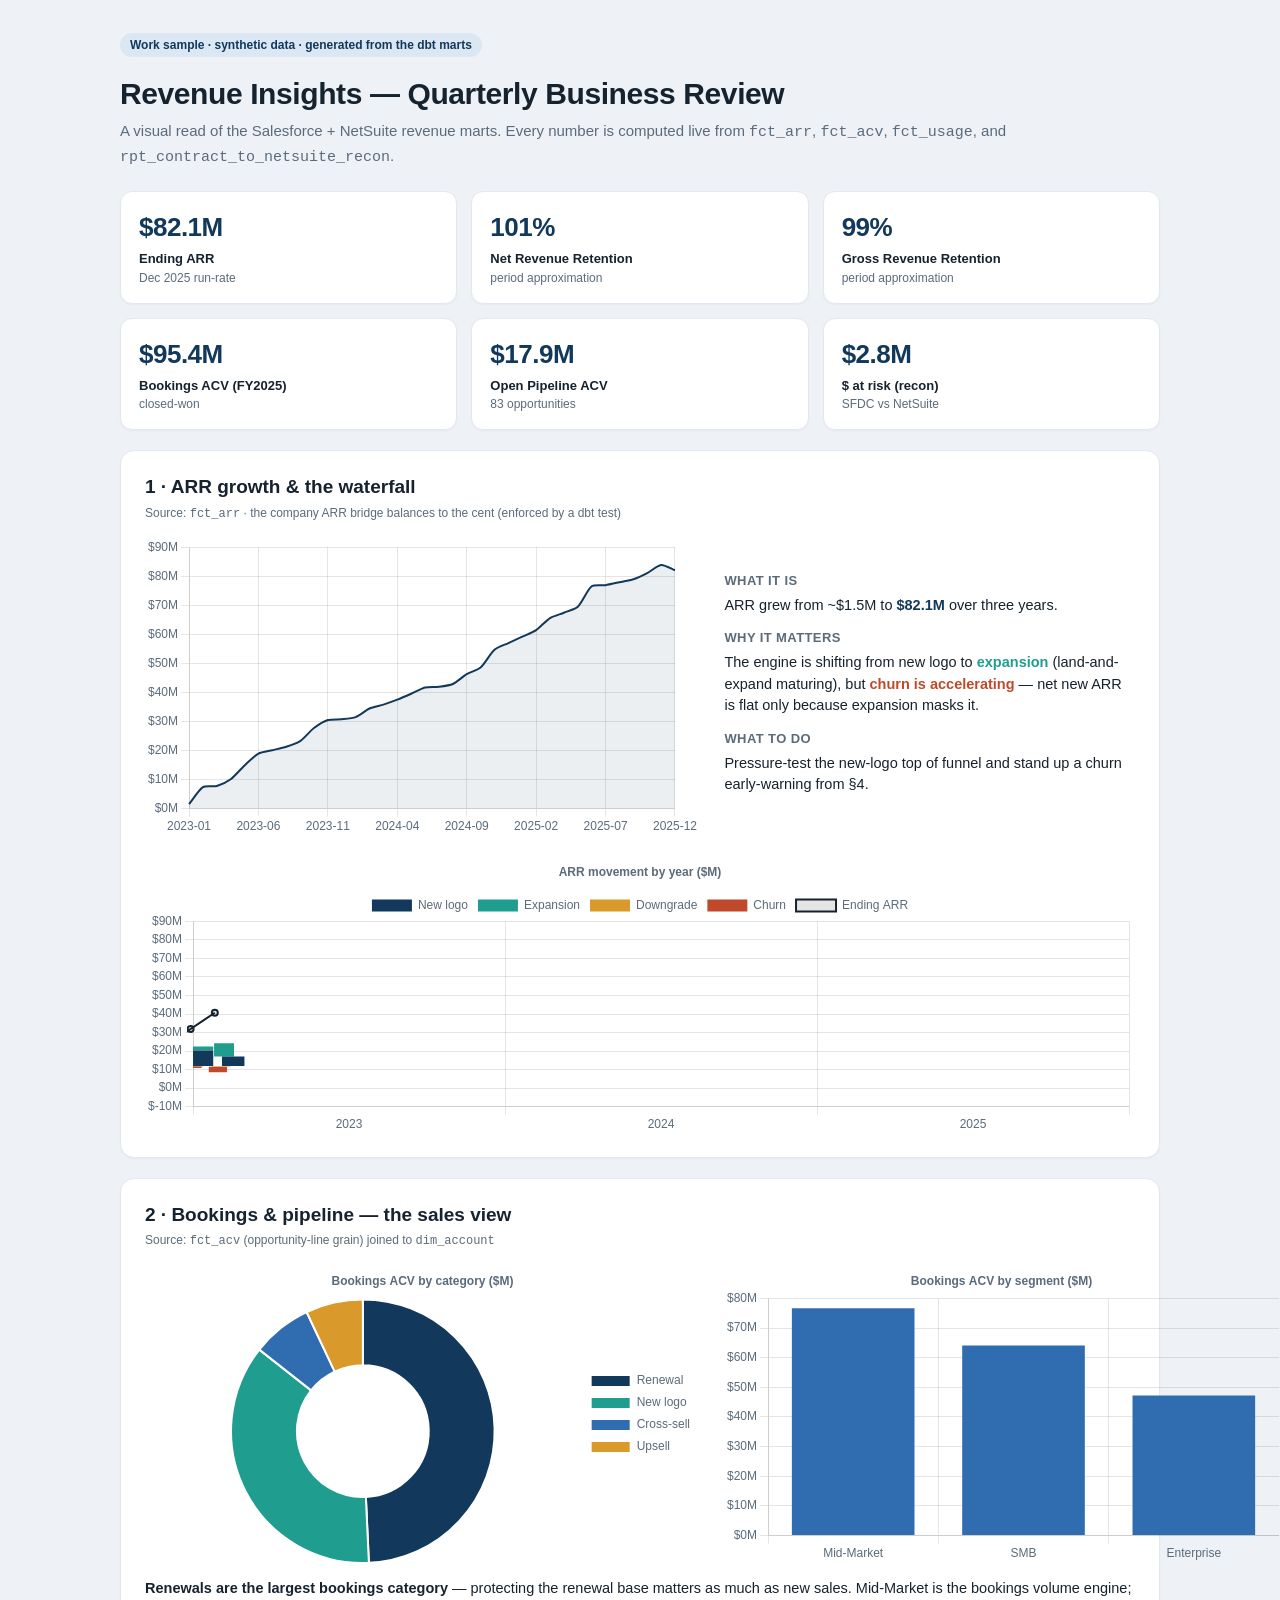
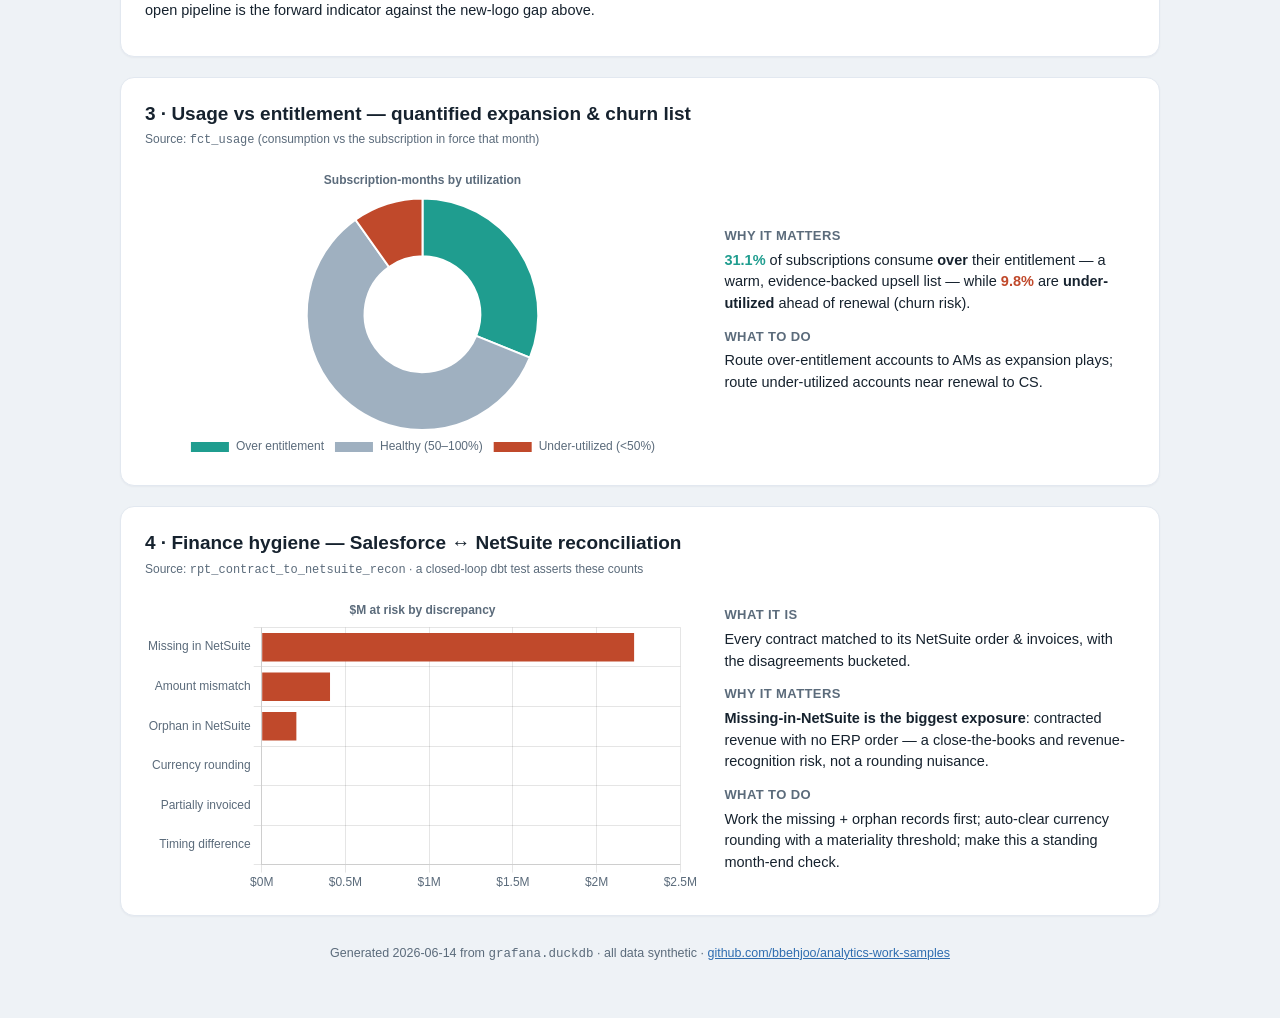
==== docs/index.html @ cffb0b9d "Add visual HTML report (GitHub Pages), ERD + lineage diagrams - scripts/build_report.py: renders a s" ====
<!doctype html>
<html lang="en">
<head>
<meta charset="utf-8">
<meta name="viewport" content="width=device-width, initial-scale=1">
<title>Revenue Insights — QBR (work sample)</title>
<script src="vendor/chart.umd.min.js"></script>
<style>
  :root{
    --bg:#eef2f6; --card:#ffffff; --ink:#16222e; --muted:#5b6b7b; --line:#e2e8f0;
    --navy:#12395b; --blue:#2f6db0; --teal:#1f9d8f; --amber:#d99a2b; --red:#c0492b;
  }
  *{box-sizing:border-box}
  body{margin:0;background:var(--bg);color:var(--ink);
    font-family:-apple-system,BlinkMacSystemFont,"Segoe UI",Roboto,Helvetica,Arial,sans-serif;
    line-height:1.5;-webkit-font-smoothing:antialiased}
  .wrap{max-width:1080px;margin:0 auto;padding:32px 20px 64px}
  header.top{margin-bottom:8px}
  header.top h1{margin:0 0 4px;font-size:30px;letter-spacing:-.4px}
  header.top .sub{color:var(--muted);font-size:15px}
  .pill{display:inline-block;background:#dbe7f2;color:var(--navy);font-size:12px;
    font-weight:600;padding:3px 10px;border-radius:999px;margin-bottom:14px}
  .kpis{display:grid;grid-template-columns:repeat(3,1fr);gap:14px;margin:22px 0 8px}
  @media(max-width:720px){.kpis{grid-template-columns:repeat(2,1fr)}}
  .kpi{background:var(--card);border:1px solid var(--line);border-radius:12px;padding:16px 18px;
    box-shadow:0 1px 2px rgba(16,38,58,.04)}
  .kpi .v{font-size:26px;font-weight:700;color:var(--navy);letter-spacing:-.5px}
  .kpi .l{font-size:13px;color:var(--ink);font-weight:600;margin-top:2px}
  .kpi .s{font-size:12px;color:var(--muted)}
  .card{background:var(--card);border:1px solid var(--line);border-radius:14px;padding:22px 24px;
    margin-top:20px;box-shadow:0 1px 2px rgba(16,38,58,.04)}
  .card h2{margin:0 0 2px;font-size:19px}
  .card .src{font-size:12px;color:var(--muted);margin-bottom:14px}
  .grid{display:grid;grid-template-columns:1.15fr .85fr;gap:24px;align-items:center}
  @media(max-width:760px){.grid{grid-template-columns:1fr}}
  .chartbox{position:relative;height:300px}
  .note h3{margin:6px 0 4px;font-size:13px;text-transform:uppercase;letter-spacing:.4px;color:var(--muted)}
  .note p{margin:0 0 12px;font-size:14.5px}
  .tag{font-weight:700}
  .tag.good{color:var(--teal)} .tag.bad{color:var(--red)} .tag.navy{color:var(--navy)}
  footer{color:var(--muted);font-size:12.5px;margin-top:28px;text-align:center}
  a{color:var(--blue)}
</style>
</head>
<body>
<div class="wrap">
  <span class="pill">Work sample · synthetic data · generated from the dbt marts</span>
  <header class="top">
    <h1>Revenue Insights — Quarterly Business Review</h1>
    <div class="sub">A visual read of the Salesforce + NetSuite revenue marts. Every number is computed live from <code>fct_arr</code>, <code>fct_acv</code>, <code>fct_usage</code>, and <code>rpt_contract_to_netsuite_recon</code>.</div>
  </header>

  <div class="kpis" id="kpis"></div>

  <div class="card">
    <h2>1 · ARR growth &amp; the waterfall</h2>
    <div class="src">Source: <code>fct_arr</code> · the company ARR bridge balances to the cent (enforced by a dbt test)</div>
    <div class="grid">
      <div class="chartbox"><canvas id="arrTrend"></canvas></div>
      <div class="note">
        <h3>What it is</h3>
        <p>ARR grew from ~$1.5M to <span class="tag navy">$82.1M</span> over three years.</p>
        <h3>Why it matters</h3>
        <p>The engine is shifting from new logo to <span class="tag good">expansion</span> (land-and-expand maturing), but <span class="tag bad">churn is accelerating</span> — net new ARR is flat only because expansion masks it.</p>
        <h3>What to do</h3>
        <p>Pressure-test the new-logo top of funnel and stand up a churn early-warning from §4.</p>
      </div>
    </div>
    <div class="chartbox" style="height:280px;margin-top:18px"><canvas id="arrBridge"></canvas></div>
  </div>

  <div class="card">
    <h2>2 · Bookings &amp; pipeline — the sales view</h2>
    <div class="src">Source: <code>fct_acv</code> (opportunity-line grain) joined to <code>dim_account</code></div>
    <div class="grid">
      <div class="chartbox"><canvas id="bookingsCat"></canvas></div>
      <div class="chartbox"><canvas id="bookingsSeg"></canvas></div>
    </div>
    <div class="note">
      <p style="margin-top:14px"><b>Renewals are the largest bookings category</b> — protecting the renewal base matters as much as new sales. Mid-Market is the bookings volume engine; open pipeline is the forward indicator against the new-logo gap above.</p>
    </div>
  </div>

  <div class="card">
    <h2>3 · Usage vs entitlement — quantified expansion &amp; churn list</h2>
    <div class="src">Source: <code>fct_usage</code> (consumption vs the subscription in force that month)</div>
    <div class="grid">
      <div class="chartbox"><canvas id="usage"></canvas></div>
      <div class="note">
        <h3>Why it matters</h3>
        <p><span class="tag good" id="overPct"></span> of subscriptions consume <b>over</b> their entitlement — a warm, evidence-backed upsell list — while <span class="tag bad" id="underPct"></span> are <b>under-utilized</b> ahead of renewal (churn risk).</p>
        <h3>What to do</h3>
        <p>Route over-entitlement accounts to AMs as expansion plays; route under-utilized accounts near renewal to CS.</p>
      </div>
    </div>
  </div>

  <div class="card">
    <h2>4 · Finance hygiene — Salesforce ↔ NetSuite reconciliation</h2>
    <div class="src">Source: <code>rpt_contract_to_netsuite_recon</code> · a closed-loop dbt test asserts these counts</div>
    <div class="grid">
      <div class="chartbox"><canvas id="recon"></canvas></div>
      <div class="note">
        <h3>What it is</h3>
        <p>Every contract matched to its NetSuite order &amp; invoices, with the disagreements bucketed.</p>
        <h3>Why it matters</h3>
        <p><b>Missing-in-NetSuite is the biggest exposure</b>: contracted revenue with no ERP order — a close-the-books and revenue-recognition risk, not a rounding nuisance.</p>
        <h3>What to do</h3>
        <p>Work the missing + orphan records first; auto-clear currency rounding with a materiality threshold; make this a standing month-end check.</p>
      </div>
    </div>
  </div>

  <footer>
    Generated 2026-06-14 from <code>grafana.duckdb</code> · all data synthetic ·
    <a href="https://github.com/bbehjoo/analytics-work-samples">github.com/bbehjoo/analytics-work-samples</a>
  </footer>
</div>

<script>
const DATA = {"kpis": [{"label": "Ending ARR", "value": "$82.1M", "sub": "Dec 2025 run-rate"}, {"label": "Net Revenue Retention", "value": "101%", "sub": "period approximation"}, {"label": "Gross Revenue Retention", "value": "99%", "sub": "period approximation"}, {"label": "Bookings ACV (FY2025)", "value": "$95.4M", "sub": "closed-won"}, {"label": "Open Pipeline ACV", "value": "$17.9M", "sub": "83 opportunities"}, {"label": "$ at risk (recon)", "value": "$2.8M", "sub": "SFDC vs NetSuite"}], "arr_trend": {"labels": ["2023-01", "2023-02", "2023-03", "2023-04", "2023-05", "2023-06", "2023-07", "2023-08", "2023-09", "2023-10", "2023-11", "2023-12", "2024-01", "2024-02", "2024-03", "2024-04", "2024-05", "2024-06", "2024-07", "2024-08", "2024-09", "2024-10", "2024-11", "2024-12", "2025-01", "2025-02", "2025-03", "2025-04", "2025-05", "2025-06", "2025-07", "2025-08", "2025-09", "2025-10", "2025-11", "2025-12"], "values": [1.51, 7.4, 7.78, 10.09, 14.86, 18.93, 20.09, 21.28, 23.24, 27.73, 30.49, 30.77, 31.51, 34.46, 35.81, 37.5, 39.53, 41.71, 41.95, 42.9, 46.3, 48.58, 54.69, 57.0, 59.19, 61.45, 65.6, 67.44, 69.49, 76.54, 76.93, 77.95, 78.96, 81.07, 83.88, 82.08]}, "arr_bridge": {"years": ["2023", "2024", "2025"], "new_logo": [29.68, 23.41, 14.46], "expansion": [1.19, 5.84, 20.25], "downgrade": [-0.1, -0.38, -1.32], "churn": [0.0, -2.65, -8.31], "ending": [30.77, 57.0, 82.08]}, "bookings_cat": {"labels": ["Renewal", "New logo", "Cross-sell", "Upsell"], "values": [93.54, 69.03, 13.97, 13.32]}, "bookings_seg": {"labels": ["Mid-Market", "SMB", "Enterprise"], "values": [76.7, 64.09, 47.27], "deals": [265, 219, 170]}, "usage": {"over": 2264, "healthy": 4298, "under": 715, "over_pct": 31.1, "under_pct": 9.8}, "recon": {"labels": ["Missing in NetSuite", "Amount mismatch", "Orphan in NetSuite", "Currency rounding", "Partially invoiced", "Timing difference"], "values": [2.224, 0.408, 0.207, 0.0, 0.0, 0.0], "counts": [8, 15, 5, 6, 12, 10]}};
const fmtM = v => '$' + v.toFixed(1) + 'M';
const C = {navy:'#12395b', blue:'#2f6db0', teal:'#1f9d8f', amber:'#d99a2b', red:'#c0492b', gray:'#9fb0c0'};
const $ = id => document.getElementById(id);

// KPI tiles
document.getElementById('kpis').innerHTML = DATA.kpis.map(k =>
  `<div class="kpi"><div class="v">${k.value}</div><div class="l">${k.label}</div><div class="s">${k.sub}</div></div>`).join('');
document.getElementById('overPct').textContent = DATA.usage.over_pct + '%';
document.getElementById('underPct').textContent = DATA.usage.under_pct + '%';

Chart.defaults.font.family = "-apple-system, Segoe UI, Roboto, sans-serif";
Chart.defaults.color = '#5b6b7b';
const money = {ticks:{callback:v=>'$'+v+'M'}};

new Chart($('arrTrend'), {type:'line',
  data:{labels:DATA.arr_trend.labels, datasets:[{label:'ARR', data:DATA.arr_trend.values,
    borderColor:C.navy, backgroundColor:'rgba(18,57,91,.08)', fill:true, tension:.25, pointRadius:0, borderWidth:2}]},
  options:{plugins:{legend:{display:false}}, scales:{y:money, x:{ticks:{maxTicksLimit:8}}}, maintainAspectRatio:false}});

new Chart($('arrBridge'), {
  data:{labels:DATA.arr_bridge.years, datasets:[
    {type:'bar', label:'New logo', data:DATA.arr_bridge.new_logo, backgroundColor:C.navy, stack:'m'},
    {type:'bar', label:'Expansion', data:DATA.arr_bridge.expansion, backgroundColor:C.teal, stack:'m'},
    {type:'bar', label:'Downgrade', data:DATA.arr_bridge.downgrade, backgroundColor:C.amber, stack:'m'},
    {type:'bar', label:'Churn', data:DATA.arr_bridge.churn, backgroundColor:C.red, stack:'m'},
    {type:'line', label:'Ending ARR', data:DATA.arr_bridge.ending, borderColor:'#16222e', borderWidth:2, pointRadius:3, tension:.2}
  ]},
  options:{plugins:{title:{display:true,text:'ARR movement by year ($M)'}}, responsive:true, maintainAspectRatio:false,
    scales:{x:{stacked:true}, y:{stacked:true, ...money}}}});

new Chart($('bookingsCat'), {type:'doughnut',
  data:{labels:DATA.bookings_cat.labels, datasets:[{data:DATA.bookings_cat.values,
    backgroundColor:[C.navy,C.teal,C.blue,C.amber,C.red,C.gray]}]},
  options:{plugins:{legend:{position:'right'}, title:{display:true,text:'Bookings ACV by category ($M)'}}, maintainAspectRatio:false}});

new Chart($('bookingsSeg'), {type:'bar',
  data:{labels:DATA.bookings_seg.labels, datasets:[{label:'Bookings ACV', data:DATA.bookings_seg.values, backgroundColor:C.blue}]},
  options:{plugins:{legend:{display:false}, title:{display:true,text:'Bookings ACV by segment ($M)'}}, scales:{y:money}, maintainAspectRatio:false}});

new Chart($('usage'), {type:'doughnut',
  data:{labels:['Over entitlement','Healthy (50–100%)','Under-utilized (<50%)'],
    datasets:[{data:[DATA.usage.over, DATA.usage.healthy, DATA.usage.under], backgroundColor:[C.teal,C.gray,C.red]}]},
  options:{plugins:{legend:{position:'bottom'}, title:{display:true,text:'Subscription-months by utilization'}}, maintainAspectRatio:false}});

new Chart($('recon'), {type:'bar',
  data:{labels:DATA.recon.labels, datasets:[{label:'$ at risk', data:DATA.recon.values, backgroundColor:C.red}]},
  options:{indexAxis:'y', plugins:{legend:{display:false}, title:{display:true,text:'$M at risk by discrepancy'}}, scales:{x:money}, maintainAspectRatio:false}});
</script>
</body>
</html>
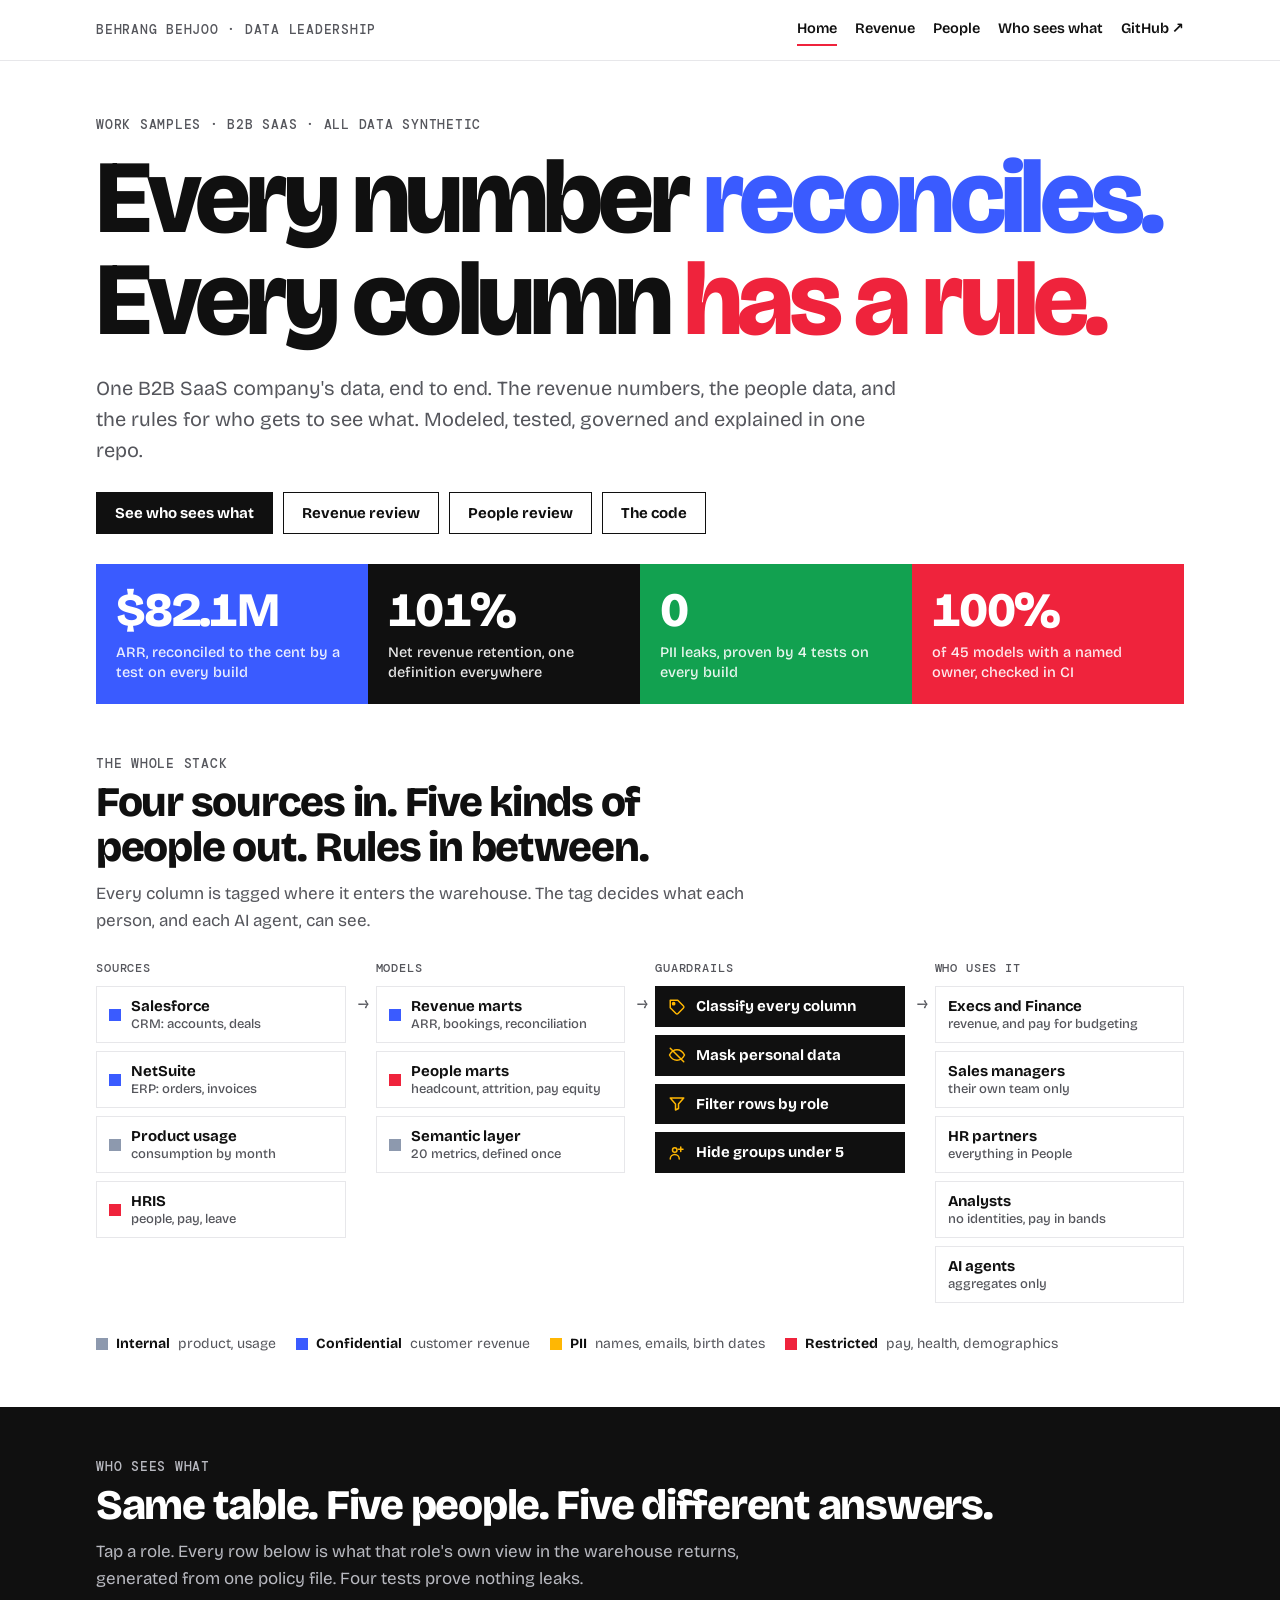
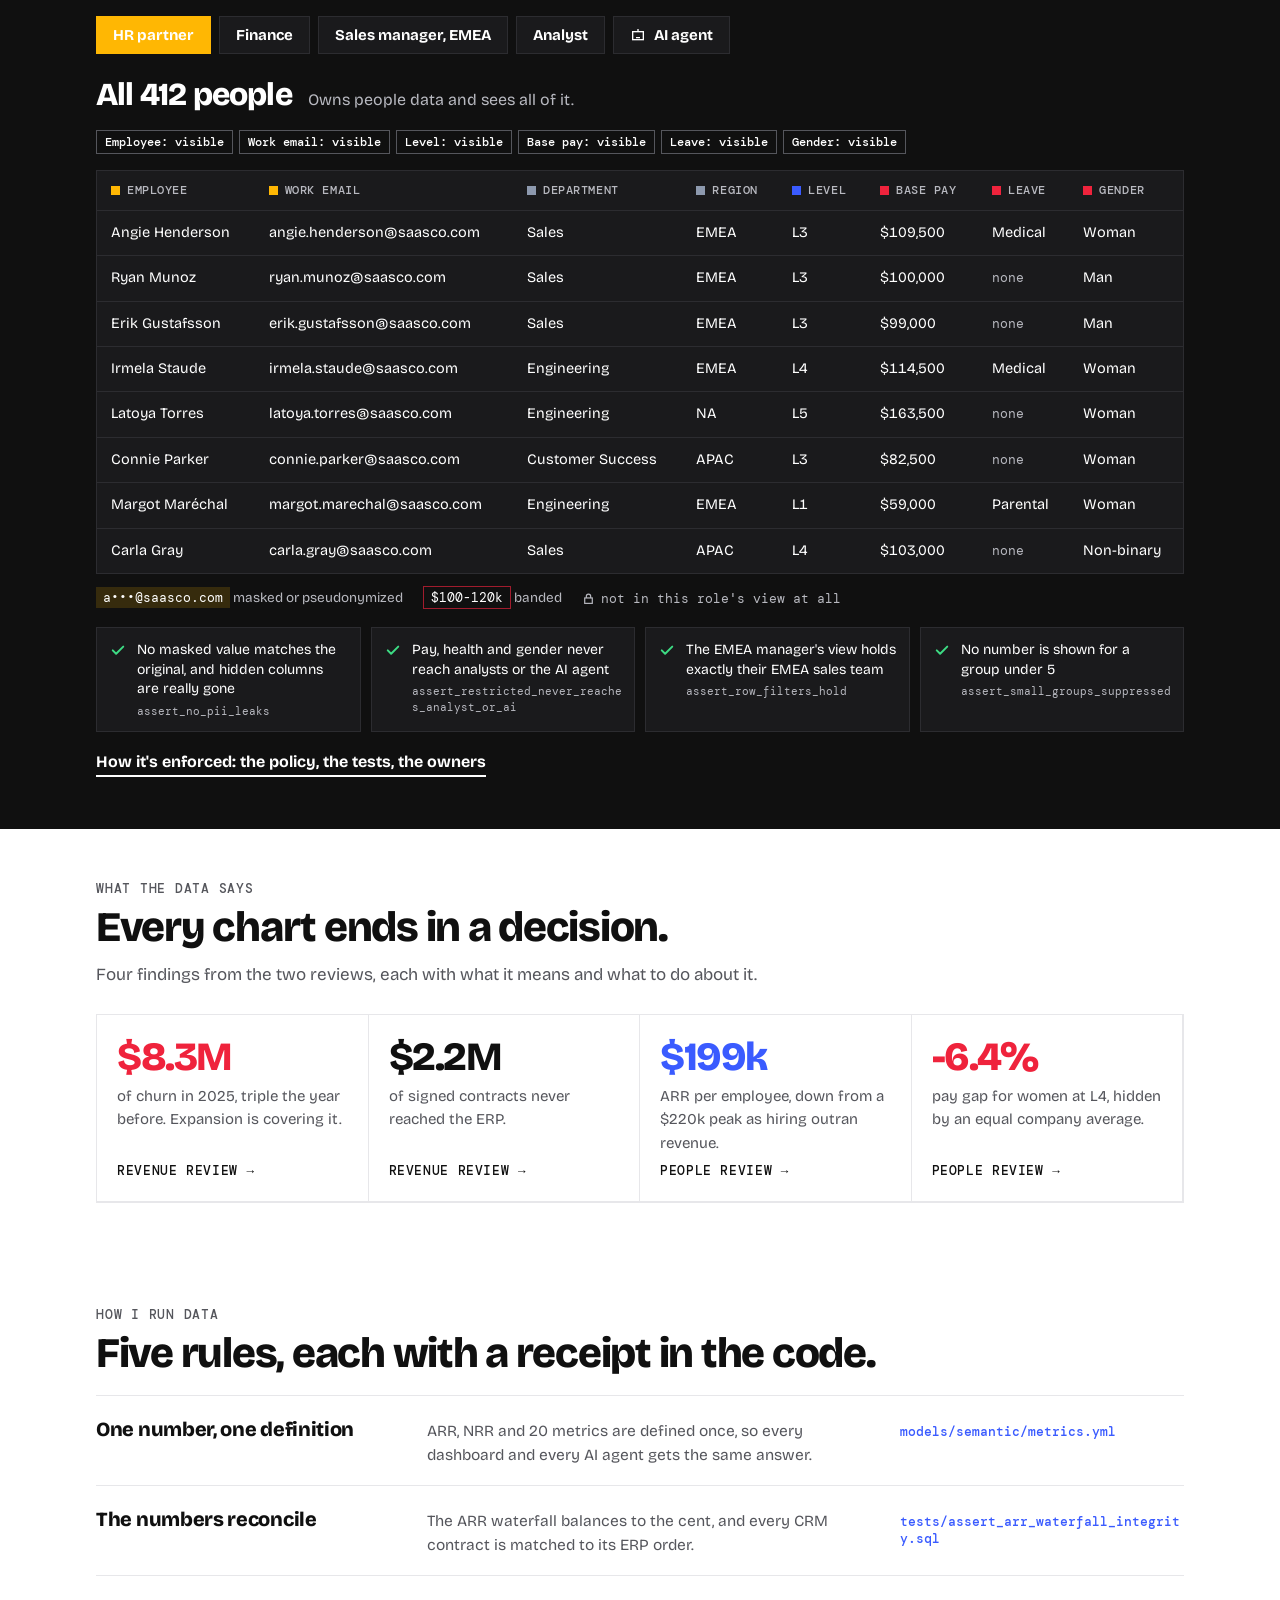
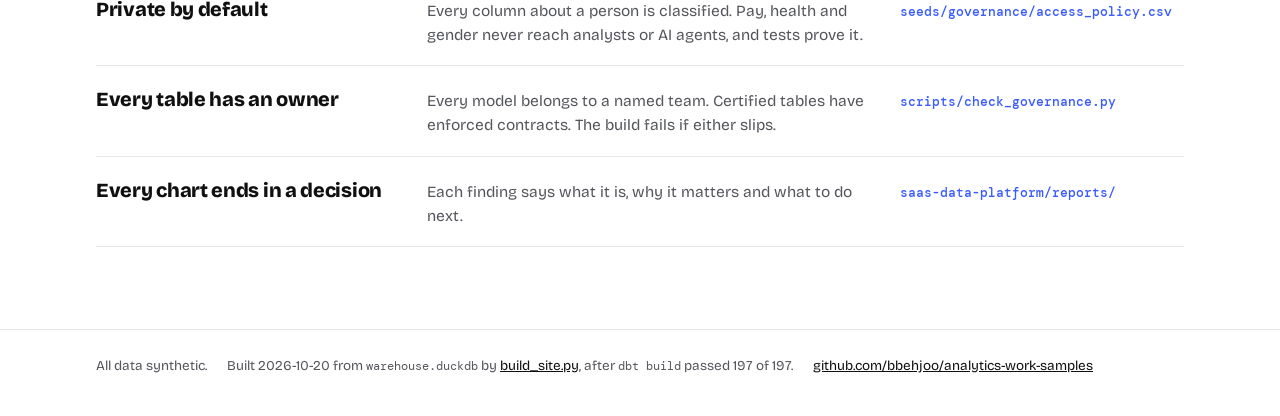
==== commit d825a81d: "One B2B SaaS company's data, end to end: revenue, people, and who sees what A dbt project on DuckDB " ====
--- a/docs/index.html
+++ b/docs/index.html
@@ -2,170 +2,621 @@
 <html lang="en">
 <head>
 <meta charset="utf-8">
-<meta name="viewport" content="width=device-width, initial-scale=1">
-<title>Revenue Insights — QBR (work sample)</title>
-<script src="vendor/chart.umd.min.js"></script>
-<style>
-  :root{
-    --bg:#eef2f6; --card:#ffffff; --ink:#16222e; --muted:#5b6b7b; --line:#e2e8f0;
-    --navy:#12395b; --blue:#2f6db0; --teal:#1f9d8f; --amber:#d99a2b; --red:#c0492b;
-  }
-  *{box-sizing:border-box}
-  body{margin:0;background:var(--bg);color:var(--ink);
-    font-family:-apple-system,BlinkMacSystemFont,"Segoe UI",Roboto,Helvetica,Arial,sans-serif;
-    line-height:1.5;-webkit-font-smoothing:antialiased}
-  .wrap{max-width:1080px;margin:0 auto;padding:32px 20px 64px}
-  header.top{margin-bottom:8px}
-  header.top h1{margin:0 0 4px;font-size:30px;letter-spacing:-.4px}
-  header.top .sub{color:var(--muted);font-size:15px}
-  .pill{display:inline-block;background:#dbe7f2;color:var(--navy);font-size:12px;
-    font-weight:600;padding:3px 10px;border-radius:999px;margin-bottom:14px}
-  .kpis{display:grid;grid-template-columns:repeat(3,1fr);gap:14px;margin:22px 0 8px}
-  @media(max-width:720px){.kpis{grid-template-columns:repeat(2,1fr)}}
-  .kpi{background:var(--card);border:1px solid var(--line);border-radius:12px;padding:16px 18px;
-    box-shadow:0 1px 2px rgba(16,38,58,.04)}
-  .kpi .v{font-size:26px;font-weight:700;color:var(--navy);letter-spacing:-.5px}
-  .kpi .l{font-size:13px;color:var(--ink);font-weight:600;margin-top:2px}
-  .kpi .s{font-size:12px;color:var(--muted)}
-  .card{background:var(--card);border:1px solid var(--line);border-radius:14px;padding:22px 24px;
-    margin-top:20px;box-shadow:0 1px 2px rgba(16,38,58,.04)}
-  .card h2{margin:0 0 2px;font-size:19px}
-  .card .src{font-size:12px;color:var(--muted);margin-bottom:14px}
-  .grid{display:grid;grid-template-columns:1.15fr .85fr;gap:24px;align-items:center}
-  @media(max-width:760px){.grid{grid-template-columns:1fr}}
-  .chartbox{position:relative;height:300px}
-  .note h3{margin:6px 0 4px;font-size:13px;text-transform:uppercase;letter-spacing:.4px;color:var(--muted)}
-  .note p{margin:0 0 12px;font-size:14.5px}
-  .tag{font-weight:700}
-  .tag.good{color:var(--teal)} .tag.bad{color:var(--red)} .tag.navy{color:var(--navy)}
-  footer{color:var(--muted);font-size:12.5px;margin-top:28px;text-align:center}
-  a{color:var(--blue)}
+<meta name="viewport" content="width=device-width, initial-scale=1, viewport-fit=cover">
+<title>Data Leadership Work Samples · Behrang Behjoo</title>
+<meta name="description" content="One B2B SaaS company's data, end to end: revenue, people, and the rules for who sees what.">
+<meta property="og:title" content="Data Leadership Work Samples · Behrang Behjoo">
+<meta property="og:description" content="One B2B SaaS company's data, end to end: revenue, people, and the rules for who sees what.">
+<meta property="og:type" content="website">
+<link rel="icon" href="data:image/svg+xml,%3Csvg xmlns='http://www.w3.org/2000/svg' viewBox='0 0 32 32'%3E%3Crect width='16' height='32' fill='%233a5bff'/%3E%3Crect x='16' width='16' height='32' fill='%23ef233c'/%3E%3C/svg%3E">
+<link rel="preconnect" href="https://fonts.googleapis.com">
+<link rel="preconnect" href="https://fonts.gstatic.com" crossorigin>
+<link rel="stylesheet" href="https://fonts.googleapis.com/css2?family=Bricolage+Grotesque:opsz,wght@12..96,400..800&family=DM+Mono:wght@400;500&display=swap">
+<style>/* Poster: white page, square colour blocks, one bold grotesque.
+   The classes' colours (internal, confidential, PII, restricted) are the palette. */
+:root{
+  --bg:#ffffff; --ink:#101010; --muted:#55565c; --line:#e7e7ea; --tint:#f5f5f7;
+  --blue:#3a5bff; --red:#ef233c; --green:#12a150; --yellow:#ffb703; --gray:#8d99ae;
+  --dark:#101010; --dark-card:#1a1a1c; --dark-line:#2c2c30; --dark-muted:#b8b9c0;
+  --c-int:var(--gray); --c-conf:var(--blue); --c-pii:var(--yellow); --c-res:var(--red);
+  --display:'Bricolage Grotesque','Segoe UI',system-ui,sans-serif;
+  --mono:'DM Mono',ui-monospace,Consolas,monospace;
+  color-scheme:light;
+}
+*{box-sizing:border-box}
+html{-webkit-text-size-adjust:100%}
+body{margin:0;background:var(--bg);color:var(--ink);font:16px/1.55 var(--display);-webkit-font-smoothing:antialiased}
+a{color:inherit}
+:focus-visible{outline:2px solid var(--blue);outline-offset:2px}
+[hidden]{display:none!important}
+.wrap{max-width:1120px;margin:0 auto;padding-left:max(16px,env(safe-area-inset-left,0px));padding-right:max(16px,env(safe-area-inset-right,0px))}
+section{padding-block:52px}
+code,.mono{font-family:var(--mono);font-size:.88em}
+
+/* ---- nav ---- */
+.nav{border-bottom:1px solid var(--line)}
+.nav .wrap{display:flex;flex-wrap:wrap;align-items:center;justify-content:space-between;gap:8px 20px;padding-block:14px}
+.brand{font:500 12.5px var(--mono);letter-spacing:.06em;text-transform:uppercase;text-decoration:none;color:var(--muted)}
+.nav nav{display:flex;flex-wrap:wrap;gap:4px 18px}
+.nav nav a{font-weight:600;font-size:14.5px;text-decoration:none;padding-block:4px;border-bottom:2px solid transparent}
+.nav nav a:hover{border-color:var(--ink)}
+.nav nav a[aria-current="page"]{border-color:var(--red)}
+
+/* ---- type ---- */
+.eyebrow{font:500 12.5px var(--mono);letter-spacing:.06em;text-transform:uppercase;color:var(--muted)}
+h1{font-family:var(--display);font-weight:800;font-size:clamp(44px,8.6vw,104px);letter-spacing:-.045em;line-height:.98;margin:14px 0 22px;text-wrap:balance}
+h1 .line{display:block}
+.page h1{font-size:clamp(40px,7vw,84px)}
+.blue{color:var(--blue)} .red{color:var(--red)}
+h2{font-family:var(--display);font-weight:800;font-size:clamp(28px,3.8vw,42px);letter-spacing:-.03em;line-height:1.06;margin:8px 0 12px;text-wrap:balance}
+h3{font-size:19px;font-weight:800;letter-spacing:-.015em;margin:0 0 6px}
+.lede{font-size:clamp(17px,1.9vw,20px);line-height:1.55;color:var(--muted);max-width:62ch;margin:0}
+.section-lede{font-size:17px;color:var(--muted);max-width:64ch;margin:0}
+.hero{padding-block:56px 30px}
+
+/* ---- buttons ---- */
+.ctas{display:flex;flex-wrap:wrap;gap:10px;margin-top:26px}
+.btn{font:700 15px var(--display);text-decoration:none;padding:11px 18px;border:1.5px solid var(--ink);color:var(--ink);background:var(--bg)}
+.btn.primary{background:var(--ink);color:#fff}
+.btn:hover{background:var(--tint)} .btn.primary:hover{background:#2a2a2e}
+.more{display:inline-block;margin-top:18px;font-weight:700;text-decoration:none;border-bottom:2px solid currentColor}
+
+/* ---- stats ---- */
+.stats{display:grid;grid-template-columns:repeat(4,minmax(0,1fr))}
+.stats.six{grid-template-columns:repeat(3,minmax(0,1fr))}
+@media (max-width:820px){.stats,.stats.six{grid-template-columns:repeat(2,minmax(0,1fr))}}
+.stat{padding:22px 20px;color:#fff;min-width:0}
+.stat .v{font-weight:800;font-size:clamp(30px,4.2vw,48px);letter-spacing:-.035em;line-height:1;font-variant-numeric:tabular-nums}
+.stat .l{font-size:14.5px;line-height:1.35;margin-top:9px;color:rgba(255,255,255,.9);font-weight:500}
+.stat.blue{background:var(--blue)} .stat.ink{background:var(--ink)} .stat.green{background:var(--green)} .stat.red{background:var(--red)}
+.stat.yellow{background:var(--yellow);color:var(--ink)} .stat.yellow .l{color:rgba(16,16,16,.8)}
+.stat.gray{background:#4a5466}
+
+/* ---- class colours ---- */
+.dot{display:inline-block;flex:none;width:12px;height:12px;background:var(--c-int)}
+.dot.confidential{background:var(--c-conf)} .dot.pii{background:var(--c-pii)} .dot.restricted{background:var(--c-res)}
+.legend{display:flex;flex-wrap:wrap;gap:8px 20px;margin-top:22px;font-size:14px;color:var(--muted)}
+.legend span{display:inline-flex;align-items:center;gap:8px}
+.legend b{color:var(--ink)}
+
+/* ---- the whole stack ---- */
+.flow{display:grid;grid-template-columns:repeat(4,minmax(0,1fr));gap:30px;margin-top:26px}
+.col{position:relative;min-width:0}
+.col h3{font:500 12px var(--mono);letter-spacing:.07em;text-transform:uppercase;color:var(--muted);margin:0 0 10px}
+.col:not(:last-child)::after{content:"→";position:absolute;top:30px;right:-23px;font-size:18px;color:var(--muted)}
+@media (max-width:820px){.flow{grid-template-columns:1fr;gap:34px}.col:not(:last-child)::after{content:"↓";top:auto;bottom:-30px;right:auto;left:8px}}
+.chip{display:flex;align-items:center;gap:10px;border:1px solid var(--line);padding:10px 12px;margin-bottom:8px;font-size:15px;font-weight:700;line-height:1.25}
+.chip small{display:block;font-weight:500;color:var(--muted);font-size:13px}
+.chip.guard{background:var(--ink);color:#fff;border-color:var(--ink)}
+.chip svg{flex:none;width:18px;height:18px;color:var(--yellow)}
+
+/* ---- dark section ---- */
+.dark{background:var(--dark);color:#fff;--ink:#fff;--muted:var(--dark-muted);--line:var(--dark-line);--tint:var(--dark-card)}
+.dark .btn{background:transparent;color:#fff;border-color:#fff}
+
+/* ---- who sees what ---- */
+.roles{display:flex;flex-wrap:wrap;gap:8px;margin:24px 0 16px}
+.roles button{font:700 15px var(--display);color:#fff;background:var(--dark-card);border:1.5px solid var(--dark-line);padding:9px 16px;cursor:pointer;display:inline-flex;align-items:center;gap:8px}
+.roles button:hover{border-color:#fff}
+.roles button[aria-pressed="true"]{background:var(--yellow);color:var(--ink);border-color:var(--yellow)}
+.roles svg{width:16px;height:16px}
+.summary{display:flex;flex-wrap:wrap;align-items:baseline;gap:6px 16px;margin:4px 0 10px}
+.summary .big{font-weight:800;font-size:clamp(24px,2.8vw,32px);letter-spacing:-.025em}
+.summary .what{color:var(--dark-muted);font-size:16px}
+.rules{display:flex;flex-wrap:wrap;gap:6px;margin:0 0 16px}
+.rule{font:500 12px var(--mono);padding:3px 8px;border:1px solid var(--dark-line);color:var(--dark-muted)}
+.rule.full{color:#fff;border-color:#55565c} .rule.hide{text-decoration:line-through}
+.rule.mask,.rule.pseudonymize,.rule.band,.rule.flag{color:var(--yellow);border-color:#5c4a12}
+.tablebox{overflow-x:auto;border:1px solid var(--dark-line);background:var(--dark-card)}
+table.people{border-collapse:collapse;width:100%;min-width:880px;font-size:14.5px}
+table.people th{text-align:left;font:500 11.5px var(--mono);letter-spacing:.05em;text-transform:uppercase;color:var(--dark-muted);padding:12px 14px;border-bottom:1px solid var(--dark-line);white-space:nowrap}
+table.people th .dot{width:9px;height:9px;margin-right:7px;vertical-align:middle}
+table.people td{padding:11px 14px;border-bottom:1px solid var(--dark-line);white-space:nowrap;font-variant-numeric:tabular-nums}
+table.people tr:last-child td{border-bottom:0}
+table.people tbody tr{animation:rowin .35s ease both}
+@keyframes rowin{from{opacity:.3;transform:translateY(3px)}to{opacity:1;transform:none}}
+.tx{font-family:var(--mono);font-size:13px;padding:2px 7px;background:rgba(255,183,3,.16);color:#fff}
+.tx.band{background:transparent;border:1px solid rgba(239,35,60,.65)}
+.none{color:var(--dark-muted);font-family:var(--mono);font-size:13px}
+.lock{display:inline-flex;align-items:center;gap:6px;color:var(--dark-muted);font:13px var(--mono)}
+.lock svg{width:13px;height:13px}
+td.locked{background:repeating-linear-gradient(135deg,transparent 0 6px,rgba(255,255,255,.06) 6px 7px)}
+.keys{display:flex;flex-wrap:wrap;gap:8px 20px;margin-top:14px;font-size:13.5px;color:var(--dark-muted);align-items:center}
+.ai{display:grid;grid-template-columns:minmax(0,1fr) minmax(0,1fr);gap:16px}
+@media (max-width:820px){.ai{grid-template-columns:1fr}}
+.panel{background:var(--dark-card);border:1px solid var(--dark-line);padding:18px 18px 14px;min-width:0}
+.panel h4{margin:0 0 3px;font-size:17px}
+.panel .src{font:500 12px var(--mono);color:var(--dark-muted);margin-bottom:14px}
+.chat{display:flex;flex-direction:column;gap:10px}
+.q,.a{max-width:92%;padding:10px 13px;font-size:15px;line-height:1.45}
+.q{align-self:flex-end;background:#fff;color:var(--dark)}
+.a{align-self:flex-start;background:#232326;border:1px solid var(--dark-line)}
+.a .why{display:block;font:500 11.5px var(--mono);letter-spacing:.04em;text-transform:uppercase;margin-bottom:3px}
+.a.ok .why{color:#3ddc84} .a.no .why{color:#ff6b7d}
+.proofs{display:grid;grid-template-columns:repeat(4,minmax(0,1fr));gap:10px;margin-top:18px}
+@media (max-width:820px){.proofs{grid-template-columns:1fr 1fr}}
+@media (max-width:480px){.proofs{grid-template-columns:1fr}}
+.proof{display:flex;gap:10px;align-items:flex-start;font-size:14px;line-height:1.4;padding:12px;border:1px solid var(--dark-line);background:var(--dark-card);min-width:0}
+.proof svg{flex:none;width:18px;height:18px;color:#3ddc84;margin-top:1px}
+.proof code{display:block;font-size:11px;color:var(--dark-muted);margin-top:5px;overflow-wrap:anywhere}
+
+/* ---- bars (HTML) ---- */
+.bars{display:flex;flex-direction:column;gap:8px}
+.bar{display:grid;grid-template-columns:150px minmax(0,1fr) 92px;align-items:center;gap:12px;font-size:14.5px}
+@media (max-width:560px){.bar{grid-template-columns:104px minmax(0,1fr) 74px;font-size:13.5px}}
+.bar .lab{overflow:hidden;text-overflow:ellipsis;white-space:nowrap}
+.bar .track{position:relative;height:22px;background:var(--tint)}
+.bar .fill{position:absolute;inset:0 auto 0 0;background:var(--gray);transform-origin:left;animation:grow .7s ease both}
+@keyframes grow{from{transform:scaleX(.04)}to{transform:scaleX(1)}}
+.bar .val{font:500 13.5px var(--mono);text-align:right;font-variant-numeric:tabular-nums}
+.bar.sup .fill{width:14%!important;background:repeating-linear-gradient(135deg,var(--gray) 0 3px,transparent 3px 7px)}
+.bar.sup .val{color:var(--muted)}
+.bar .ref{position:absolute;top:-4px;bottom:-4px;border-left:2px dashed var(--ink)}
+.reflabel{font:500 12px var(--mono);color:var(--muted);margin-top:6px}
+.dark .bar .track{background:#26262a}
+.dark .bar .fill{background:var(--blue)}
+
+/* diverging bars: one centre line at zero */
+.div .track{background:none;border-left:0}
+.div .axis{position:absolute;top:-4px;bottom:-4px;left:50%;border-left:1.5px solid var(--ink)}
+.div .neg,.div .pos{position:absolute;top:0;bottom:0;background:var(--gray)}
+
+/* one 100% bar */
+.split{display:flex;height:46px;margin-top:6px}
+.split > div{display:flex;align-items:center;padding-inline:10px;color:#fff;font:700 15px var(--display);white-space:nowrap;overflow:hidden;min-width:0}
+.splitkeys{display:flex;flex-wrap:wrap;gap:6px 22px;margin-top:10px;font-size:14px;color:var(--muted)}
+.splitkeys b{color:var(--ink)}
+
+/* ---- report sections ---- */
+.finding{border-top:3px solid var(--ink);padding-block:42px 10px}
+.finding:first-of-type{border-top:0}
+.big-num{font-weight:800;font-size:clamp(46px,7vw,80px);letter-spacing:-.045em;line-height:.95;margin:6px 0 4px}
+.big-sub{font-size:15.5px;color:var(--muted);margin-bottom:22px}
+.chart{width:100%;min-height:200px;margin-top:8px}
+.chart svg{display:block;overflow:visible}
+.chart text{font-family:var(--mono);font-size:12px;fill:var(--muted)}
+.chart .lbl{font-family:var(--display);font-weight:700;font-size:13px;fill:var(--ink)}
+.chart .lbl-big{font-family:var(--display);font-weight:800;font-size:15px}
+.chart .grid{stroke:var(--line)}
+.charts2{display:grid;grid-template-columns:minmax(0,1fr) minmax(0,1fr);gap:32px}
+@media (max-width:820px){.charts2{grid-template-columns:1fr}}
+.chart-title{font:500 12.5px var(--mono);letter-spacing:.05em;text-transform:uppercase;color:var(--muted);margin:22px 0 10px}
+.swatches{display:flex;flex-wrap:wrap;gap:6px 18px;font-size:14px;margin-bottom:6px}
+.swatches span{display:inline-flex;align-items:center;gap:7px}
+.wwd{display:grid;grid-template-columns:repeat(3,minmax(0,1fr));gap:24px;margin-top:28px;padding-top:20px;border-top:1px solid var(--line)}
+@media (max-width:820px){.wwd{grid-template-columns:1fr;gap:14px}}
+.wwd h4{font:500 12px var(--mono);letter-spacing:.07em;text-transform:uppercase;margin:0 0 6px;color:var(--muted)}
+.wwd p{margin:0;font-size:15.5px;line-height:1.55}
+.wwd .do h4{color:var(--red)}
+.src{font:500 12.5px var(--mono);color:var(--muted);margin-top:14px}
+.note{background:var(--tint);padding:16px 18px;font-size:15px;margin-top:26px;border-left:4px solid var(--yellow)}
+
+/* ---- home: findings and principles ---- */
+.tiles{display:grid;grid-template-columns:repeat(4,minmax(0,1fr));gap:0;margin-top:26px;border:1px solid var(--line)}
+@media (max-width:900px){.tiles{grid-template-columns:repeat(2,minmax(0,1fr))}}
+@media (max-width:520px){.tiles{grid-template-columns:1fr}}
+.tile{padding:22px 20px;border-right:1px solid var(--line);border-bottom:1px solid var(--line);text-decoration:none;display:flex;flex-direction:column;gap:8px;min-width:0}
+.tile:hover{background:var(--tint)}
+.tile .v{font-weight:800;font-size:clamp(30px,3.4vw,40px);letter-spacing:-.035em;line-height:1}
+.tile p{margin:0;font-size:15px;color:var(--muted);flex:1}
+.tile .go{font:500 12.5px var(--mono);text-transform:uppercase;letter-spacing:.05em}
+.prins{margin-top:20px;border-top:1px solid var(--line)}
+.prin{display:grid;grid-template-columns:minmax(0,1.1fr) minmax(0,1.6fr) minmax(0,1fr);gap:18px;padding:18px 0;border-bottom:1px solid var(--line);align-items:baseline}
+@media (max-width:820px){.prin{grid-template-columns:1fr;gap:6px}}
+.prin h3{font-size:20px;margin:0}
+.prin p{margin:0;color:var(--muted);font-size:15.5px}
+.prin a{font:500 13px var(--mono);color:var(--blue);text-decoration:none;overflow-wrap:anywhere}
+.prin a:hover{text-decoration:underline}
+
+/* ---- tables on the governance page ---- */
+.tbl{overflow-x:auto;margin-top:22px;border:1px solid var(--line)}
+.tbl table{border-collapse:collapse;width:100%;font-size:14.5px}
+.tbl th{text-align:left;font:500 11.5px var(--mono);letter-spacing:.05em;text-transform:uppercase;color:var(--muted);padding:11px 14px;border-bottom:1px solid var(--line);background:var(--tint);white-space:nowrap}
+.tbl td{padding:10px 14px;border-bottom:1px solid var(--line);vertical-align:top}
+.tbl tr:last-child td{border-bottom:0}
+.tbl td.nowrap{white-space:nowrap}
+.tbl small{display:block;color:var(--muted);font-size:12.5px}
+.t{display:inline-block;font:500 12.5px var(--mono);padding:3px 8px;white-space:nowrap}
+.t.full{background:var(--ink);color:#fff}
+.t.mask,.t.pseudonymize,.t.band,.t.flag{background:#fff1cc;color:var(--ink)}
+.t.hide{color:var(--muted);background:repeating-linear-gradient(135deg,var(--tint) 0 5px,#e9e9ee 5px 6px)}
+.sens{display:inline-flex;align-items:center;gap:7px;white-space:nowrap}
+.ok{color:var(--green);font-weight:700}
+.tiles.plain .tile{cursor:default}
+.tiles.plain .tile:hover{background:none}
+
+/* ---- footer ---- */
+footer{border-top:1px solid var(--line);margin-top:30px}
+footer .wrap{padding-block:26px 40px;display:flex;flex-wrap:wrap;gap:6px 20px;font-size:13.5px;color:var(--muted)}
+footer a{color:var(--ink)}
+@media (prefers-reduced-motion:reduce){*{animation:none!important;transition:none!important}}
 </style>
 </head>
 <body>
+<header class="nav">
+  <div class="wrap">
+    <a class="brand" href="index.html">Behrang Behjoo · Data leadership</a>
+    <nav aria-label="Pages"><a href="index.html" aria-current="page">Home</a><a href="revenue.html">Revenue</a><a href="people.html">People</a><a href="access.html">Who sees what</a><a href="https://github.com/bbehjoo/analytics-work-samples">GitHub ↗</a></nav>
+  </div>
+</header>
+<main>
+<section class="hero">
+  <div class="wrap">
+    <div class="eyebrow">Work samples · B2B SaaS · all data synthetic</div>
+    <h1><span class="line">Every number <span class="blue">reconciles.</span></span> <span class="line">Every column <span class="red">has a rule.</span></span></h1>
+    <p class="lede">One B2B SaaS company's data, end to end. The revenue numbers, the people data, and the rules for who gets to see what. Modeled, tested, governed and explained in one repo.</p>
+    <div class="ctas">
+      <a class="btn primary" href="#who">See who sees what</a>
+      <a class="btn" href="revenue.html">Revenue review</a>
+      <a class="btn" href="people.html">People review</a>
+      <a class="btn" href="https://github.com/bbehjoo/analytics-work-samples">The code</a>
+    </div>
+  </div>
+</section>
+
 <div class="wrap">
-  <span class="pill">Work sample · synthetic data · generated from the dbt marts</span>
-  <header class="top">
-    <h1>Revenue Insights — Quarterly Business Review</h1>
-    <div class="sub">A visual read of the Salesforce + NetSuite revenue marts. Every number is computed live from <code>fct_arr</code>, <code>fct_acv</code>, <code>fct_usage</code>, and <code>rpt_contract_to_netsuite_recon</code>.</div>
-  </header>
-
-  <div class="kpis" id="kpis"></div>
-
-  <div class="card">
-    <h2>1 · ARR growth &amp; the waterfall</h2>
-    <div class="src">Source: <code>fct_arr</code> · the company ARR bridge balances to the cent (enforced by a dbt test)</div>
-    <div class="grid">
-      <div class="chartbox"><canvas id="arrTrend"></canvas></div>
-      <div class="note">
-        <h3>What it is</h3>
-        <p>ARR grew from ~$1.5M to <span class="tag navy">$82.1M</span> over three years.</p>
-        <h3>Why it matters</h3>
-        <p>The engine is shifting from new logo to <span class="tag good">expansion</span> (land-and-expand maturing), but <span class="tag bad">churn is accelerating</span> — net new ARR is flat only because expansion masks it.</p>
-        <h3>What to do</h3>
-        <p>Pressure-test the new-logo top of funnel and stand up a churn early-warning from §4.</p>
+  <div class="stats">
+    <div class="stat blue"><div class="v">$82.1M</div><div class="l">ARR, reconciled to the cent by a test on every build</div></div>
+    <div class="stat ink"><div class="v">101%</div><div class="l">Net revenue retention, one definition everywhere</div></div>
+    <div class="stat green"><div class="v">0</div><div class="l">PII leaks, proven by 4 tests on every build</div></div>
+    <div class="stat red"><div class="v">100%</div><div class="l">of 45 models with a named owner, checked in CI</div></div>
+  </div>
+</div>
+
+<section>
+  <div class="wrap">
+    <div class="eyebrow">The whole stack</div>
+    <h2>Four sources in. Five kinds of people out. Rules in between.</h2>
+    <p class="section-lede">Every column is tagged where it enters the warehouse. The tag decides what each person, and each AI agent, can see.</p>
+    <div class="flow">
+      <div class="col">
+        <h3>Sources</h3>
+        <div class="chip"><i class="dot confidential"></i><div>Salesforce<small>CRM: accounts, deals</small></div></div>
+        <div class="chip"><i class="dot confidential"></i><div>NetSuite<small>ERP: orders, invoices</small></div></div>
+        <div class="chip"><i class="dot"></i><div>Product usage<small>consumption by month</small></div></div>
+        <div class="chip"><i class="dot restricted"></i><div>HRIS<small>people, pay, leave</small></div></div>
+      </div>
+      <div class="col">
+        <h3>Models</h3>
+        <div class="chip"><i class="dot confidential"></i><div>Revenue marts<small>ARR, bookings, reconciliation</small></div></div>
+        <div class="chip"><i class="dot restricted"></i><div>People marts<small>headcount, attrition, pay equity</small></div></div>
+        <div class="chip"><i class="dot"></i><div>Semantic layer<small>20 metrics, defined once</small></div></div>
+      </div>
+      <div class="col">
+        <h3>Guardrails</h3>
+        <div class="chip guard"><svg viewBox="0 0 24 24" fill="none" stroke="currentColor" stroke-width="2" stroke-linecap="round" stroke-linejoin="round" aria-hidden="true"><path d="M20.6 13.4 13.4 20.6a2 2 0 0 1-2.8 0L3 13V3h10l7.6 7.6a2 2 0 0 1 0 2.8Z"/><circle cx="7.5" cy="7.5" r="1.5" fill="currentColor"/></svg><div>Classify every column</div></div>
+        <div class="chip guard"><svg viewBox="0 0 24 24" fill="none" stroke="currentColor" stroke-width="2" stroke-linecap="round" stroke-linejoin="round" aria-hidden="true"><path d="M2 12s3.6-7 10-7 10 7 10 7-3.6 7-10 7S2 12 2 12Z"/><path d="m3 3 18 18"/></svg><div>Mask personal data</div></div>
+        <div class="chip guard"><svg viewBox="0 0 24 24" fill="none" stroke="currentColor" stroke-width="2" stroke-linecap="round" stroke-linejoin="round" aria-hidden="true"><path d="M3 4h18l-7 8v6l-4 2v-8L3 4Z"/></svg><div>Filter rows by role</div></div>
+        <div class="chip guard"><svg viewBox="0 0 24 24" fill="none" stroke="currentColor" stroke-width="2" stroke-linecap="round" stroke-linejoin="round" aria-hidden="true"><circle cx="9" cy="8" r="3"/><path d="M3 20c0-3.3 2.7-6 6-6s6 2.7 6 6"/><path d="M17 4v6m-3-3h6"/></svg><div>Hide groups under 5</div></div>
+      </div>
+      <div class="col">
+        <h3>Who uses it</h3>
+        <div class="chip"><div>Execs and Finance<small>revenue, and pay for budgeting</small></div></div>
+        <div class="chip"><div>Sales managers<small>their own team only</small></div></div>
+        <div class="chip"><div>HR partners<small>everything in People</small></div></div>
+        <div class="chip"><div>Analysts<small>no identities, pay in bands</small></div></div>
+        <div class="chip"><div>AI agents<small>aggregates only</small></div></div>
       </div>
     </div>
-    <div class="chartbox" style="height:280px;margin-top:18px"><canvas id="arrBridge"></canvas></div>
-  </div>
-
-  <div class="card">
-    <h2>2 · Bookings &amp; pipeline — the sales view</h2>
-    <div class="src">Source: <code>fct_acv</code> (opportunity-line grain) joined to <code>dim_account</code></div>
-    <div class="grid">
-      <div class="chartbox"><canvas id="bookingsCat"></canvas></div>
-      <div class="chartbox"><canvas id="bookingsSeg"></canvas></div>
+    <div class="legend" aria-label="Sensitivity classes">
+      <span><i class="dot"></i><b>Internal</b> product, usage</span>
+      <span><i class="dot confidential"></i><b>Confidential</b> customer revenue</span>
+      <span><i class="dot pii"></i><b>PII</b> names, emails, birth dates</span>
+      <span><i class="dot restricted"></i><b>Restricted</b> pay, health, demographics</span>
     </div>
-    <div class="note">
-      <p style="margin-top:14px"><b>Renewals are the largest bookings category</b> — protecting the renewal base matters as much as new sales. Mid-Market is the bookings volume engine; open pipeline is the forward indicator against the new-logo gap above.</p>
-    </div>
-  </div>
-
-  <div class="card">
-    <h2>3 · Usage vs entitlement — quantified expansion &amp; churn list</h2>
-    <div class="src">Source: <code>fct_usage</code> (consumption vs the subscription in force that month)</div>
-    <div class="grid">
-      <div class="chartbox"><canvas id="usage"></canvas></div>
-      <div class="note">
-        <h3>Why it matters</h3>
-        <p><span class="tag good" id="overPct"></span> of subscriptions consume <b>over</b> their entitlement — a warm, evidence-backed upsell list — while <span class="tag bad" id="underPct"></span> are <b>under-utilized</b> ahead of renewal (churn risk).</p>
-        <h3>What to do</h3>
-        <p>Route over-entitlement accounts to AMs as expansion plays; route under-utilized accounts near renewal to CS.</p>
+  </div>
+</section>
+
+<section class="dark wsw" id="who">
+  <div class="wrap">
+    <div class="eyebrow">Who sees what</div>
+    <h2>Same table. Five people. Five different answers.</h2>
+    <p class="section-lede">Tap a role. Every row below is what that role's own view in the warehouse returns, generated from one policy file. Four tests prove nothing leaks.</p>
+    <div class="roles" role="group" aria-label="View as"></div>
+    <div class="summary"><span class="big"></span><span class="what"></span></div>
+    <div class="rules"></div>
+    <div class="tablebox"><table class="people"><thead></thead><tbody></tbody></table></div>
+    <div class="ai" hidden>
+      <div class="panel">
+        <h4>Headcount by department</h4>
+        <div class="src">secure_ai_agent.department_summary</div>
+        <div class="ai-bars"></div>
+      </div>
+      <div class="panel">
+        <h4>Asking the AI agent</h4>
+        <div class="src">answers come from governed aggregates, never rows</div>
+        <div class="chat"></div>
       </div>
     </div>
-  </div>
-
-  <div class="card">
-    <h2>4 · Finance hygiene — Salesforce ↔ NetSuite reconciliation</h2>
-    <div class="src">Source: <code>rpt_contract_to_netsuite_recon</code> · a closed-loop dbt test asserts these counts</div>
-    <div class="grid">
-      <div class="chartbox"><canvas id="recon"></canvas></div>
-      <div class="note">
-        <h3>What it is</h3>
-        <p>Every contract matched to its NetSuite order &amp; invoices, with the disagreements bucketed.</p>
-        <h3>Why it matters</h3>
-        <p><b>Missing-in-NetSuite is the biggest exposure</b>: contracted revenue with no ERP order — a close-the-books and revenue-recognition risk, not a rounding nuisance.</p>
-        <h3>What to do</h3>
-        <p>Work the missing + orphan records first; auto-clear currency rounding with a materiality threshold; make this a standing month-end check.</p>
-      </div>
+    <div class="keys">
+      <span><span class="tx">a•••@saasco.com</span> masked or pseudonymized</span>
+      <span><span class="tx band">$100-120k</span> banded</span>
+      <span class="lock"><svg viewBox="0 0 24 24" fill="none" stroke="currentColor" stroke-width="2.2" aria-hidden="true"><rect x="5" y="11" width="14" height="10"/><path d="M8 11V8a4 4 0 0 1 8 0v3"/></svg>not in this role's view at all</span>
     </div>
-  </div>
-
-  <footer>
-    Generated 2026-06-14 from <code>grafana.duckdb</code> · all data synthetic ·
+    <div class="proofs"><div class="proof"><svg viewBox="0 0 24 24" fill="none" stroke="currentColor" stroke-width="2.6" stroke-linecap="round" stroke-linejoin="round" aria-hidden="true"><path d="m5 12.5 4.5 4.5L19 7.5"/></svg><div>No masked value matches the original, and hidden columns are really gone<code>assert_no_pii_leaks</code></div></div><div class="proof"><svg viewBox="0 0 24 24" fill="none" stroke="currentColor" stroke-width="2.6" stroke-linecap="round" stroke-linejoin="round" aria-hidden="true"><path d="m5 12.5 4.5 4.5L19 7.5"/></svg><div>Pay, health and gender never reach analysts or the AI agent<code>assert_restricted_never_reaches_analyst_or_ai</code></div></div><div class="proof"><svg viewBox="0 0 24 24" fill="none" stroke="currentColor" stroke-width="2.6" stroke-linecap="round" stroke-linejoin="round" aria-hidden="true"><path d="m5 12.5 4.5 4.5L19 7.5"/></svg><div>The EMEA manager&#x27;s view holds exactly their EMEA sales team<code>assert_row_filters_hold</code></div></div><div class="proof"><svg viewBox="0 0 24 24" fill="none" stroke="currentColor" stroke-width="2.6" stroke-linecap="round" stroke-linejoin="round" aria-hidden="true"><path d="m5 12.5 4.5 4.5L19 7.5"/></svg><div>No number is shown for a group under 5<code>assert_small_groups_suppressed</code></div></div></div>
+    <a class="more" href="access.html">How it's enforced: the policy, the tests, the owners</a>
+  </div>
+</section>
+
+
+<section>
+  <div class="wrap">
+    <div class="eyebrow">What the data says</div>
+    <h2>Every chart ends in a decision.</h2>
+    <p class="section-lede">Four findings from the two reviews, each with what it means and what to do about it.</p>
+    <div class="tiles">
+      <a class="tile" href="revenue.html#growth"><span class="v red">$8.3M</span><p>of churn in 2025, triple the year before. Expansion is covering it.</p><span class="go">Revenue review →</span></a>
+      <a class="tile" href="revenue.html#recon"><span class="v">$2.2M</span><p>of signed contracts never reached the ERP.</p><span class="go">Revenue review →</span></a>
+      <a class="tile" href="people.html#efficiency"><span class="v blue">$199k</span><p>ARR per employee, down from a $220k peak as hiring outran revenue.</p><span class="go">People review →</span></a>
+      <a class="tile" href="people.html#pay"><span class="v red">-6.4%</span><p>pay gap for women at L4, hidden by an equal company average.</p><span class="go">People review →</span></a>
+    </div>
+  </div>
+</section>
+
+<section>
+  <div class="wrap">
+    <div class="eyebrow">How I run data</div>
+    <h2>Five rules, each with a receipt in the code.</h2>
+    <div class="prins">
+      <div class="prin"><h3>One number, one definition</h3><p>ARR, NRR and 20 metrics are defined once, so every dashboard and every AI agent gets the same answer.</p><a href="https://github.com/bbehjoo/analytics-work-samples/blob/main/saas-data-platform/models/semantic/metrics.yml">models/semantic/metrics.yml</a></div>
+      <div class="prin"><h3>The numbers reconcile</h3><p>The ARR waterfall balances to the cent, and every CRM contract is matched to its ERP order.</p><a href="https://github.com/bbehjoo/analytics-work-samples/blob/main/saas-data-platform/tests/assert_arr_waterfall_integrity.sql">tests/assert_arr_waterfall_integrity.sql</a></div>
+      <div class="prin"><h3>Private by default</h3><p>Every column about a person is classified. Pay, health and gender never reach analysts or AI agents, and tests prove it.</p><a href="https://github.com/bbehjoo/analytics-work-samples/blob/main/saas-data-platform/seeds/governance/access_policy.csv">seeds/governance/access_policy.csv</a></div>
+      <div class="prin"><h3>Every table has an owner</h3><p>Every model belongs to a named team. Certified tables have enforced contracts. The build fails if either slips.</p><a href="https://github.com/bbehjoo/analytics-work-samples/blob/main/saas-data-platform/scripts/check_governance.py">scripts/check_governance.py</a></div>
+      <div class="prin"><h3>Every chart ends in a decision</h3><p>Each finding says what it is, why it matters and what to do next.</p><a href="https://github.com/bbehjoo/analytics-work-samples/tree/main/saas-data-platform/reports">saas-data-platform/reports/</a></div>
+    </div>
+  </div>
+</section>
+
+</main>
+<footer>
+  <div class="wrap">
+    <span>All data synthetic.</span>
+    <span>Built 2026-10-20 from <code>warehouse.duckdb</code> by <a href="https://github.com/bbehjoo/analytics-work-samples/blob/main/saas-data-platform/scripts/build_site.py">build_site.py</a>, after <code>dbt build</code> passed 197 of 197.</span>
     <a href="https://github.com/bbehjoo/analytics-work-samples">github.com/bbehjoo/analytics-work-samples</a>
-  </footer>
-</div>
-
-<script>
-const DATA = {"kpis": [{"label": "Ending ARR", "value": "$82.1M", "sub": "Dec 2025 run-rate"}, {"label": "Net Revenue Retention", "value": "101%", "sub": "period approximation"}, {"label": "Gross Revenue Retention", "value": "99%", "sub": "period approximation"}, {"label": "Bookings ACV (FY2025)", "value": "$95.4M", "sub": "closed-won"}, {"label": "Open Pipeline ACV", "value": "$17.9M", "sub": "83 opportunities"}, {"label": "$ at risk (recon)", "value": "$2.8M", "sub": "SFDC vs NetSuite"}], "arr_trend": {"labels": ["2023-01", "2023-02", "2023-03", "2023-04", "2023-05", "2023-06", "2023-07", "2023-08", "2023-09", "2023-10", "2023-11", "2023-12", "2024-01", "2024-02", "2024-03", "2024-04", "2024-05", "2024-06", "2024-07", "2024-08", "2024-09", "2024-10", "2024-11", "2024-12", "2025-01", "2025-02", "2025-03", "2025-04", "2025-05", "2025-06", "2025-07", "2025-08", "2025-09", "2025-10", "2025-11", "2025-12"], "values": [1.51, 7.4, 7.78, 10.09, 14.86, 18.93, 20.09, 21.28, 23.24, 27.73, 30.49, 30.77, 31.51, 34.46, 35.81, 37.5, 39.53, 41.71, 41.95, 42.9, 46.3, 48.58, 54.69, 57.0, 59.19, 61.45, 65.6, 67.44, 69.49, 76.54, 76.93, 77.95, 78.96, 81.07, 83.88, 82.08]}, "arr_bridge": {"years": ["2023", "2024", "2025"], "new_logo": [29.68, 23.41, 14.46], "expansion": [1.19, 5.84, 20.25], "downgrade": [-0.1, -0.38, -1.32], "churn": [0.0, -2.65, -8.31], "ending": [30.77, 57.0, 82.08]}, "bookings_cat": {"labels": ["Renewal", "New logo", "Cross-sell", "Upsell"], "values": [93.54, 69.03, 13.97, 13.32]}, "bookings_seg": {"labels": ["Mid-Market", "SMB", "Enterprise"], "values": [76.7, 64.09, 47.27], "deals": [265, 219, 170]}, "usage": {"over": 2264, "healthy": 4298, "under": 715, "over_pct": 31.1, "under_pct": 9.8}, "recon": {"labels": ["Missing in NetSuite", "Amount mismatch", "Orphan in NetSuite", "Currency rounding", "Partially invoiced", "Timing difference"], "values": [2.224, 0.408, 0.207, 0.0, 0.0, 0.0], "counts": [8, 15, 5, 6, 12, 10]}};
-const fmtM = v => '$' + v.toFixed(1) + 'M';
-const C = {navy:'#12395b', blue:'#2f6db0', teal:'#1f9d8f', amber:'#d99a2b', red:'#c0492b', gray:'#9fb0c0'};
-const $ = id => document.getElementById(id);
-
-// KPI tiles
-document.getElementById('kpis').innerHTML = DATA.kpis.map(k =>
-  `<div class="kpi"><div class="v">${k.value}</div><div class="l">${k.label}</div><div class="s">${k.sub}</div></div>`).join('');
-document.getElementById('overPct').textContent = DATA.usage.over_pct + '%';
-document.getElementById('underPct').textContent = DATA.usage.under_pct + '%';
-
-Chart.defaults.font.family = "-apple-system, Segoe UI, Roboto, sans-serif";
-Chart.defaults.color = '#5b6b7b';
-const money = {ticks:{callback:v=>'$'+v+'M'}};
-
-new Chart($('arrTrend'), {type:'line',
-  data:{labels:DATA.arr_trend.labels, datasets:[{label:'ARR', data:DATA.arr_trend.values,
-    borderColor:C.navy, backgroundColor:'rgba(18,57,91,.08)', fill:true, tension:.25, pointRadius:0, borderWidth:2}]},
-  options:{plugins:{legend:{display:false}}, scales:{y:money, x:{ticks:{maxTicksLimit:8}}}, maintainAspectRatio:false}});
-
-new Chart($('arrBridge'), {
-  data:{labels:DATA.arr_bridge.years, datasets:[
-    {type:'bar', label:'New logo', data:DATA.arr_bridge.new_logo, backgroundColor:C.navy, stack:'m'},
-    {type:'bar', label:'Expansion', data:DATA.arr_bridge.expansion, backgroundColor:C.teal, stack:'m'},
-    {type:'bar', label:'Downgrade', data:DATA.arr_bridge.downgrade, backgroundColor:C.amber, stack:'m'},
-    {type:'bar', label:'Churn', data:DATA.arr_bridge.churn, backgroundColor:C.red, stack:'m'},
-    {type:'line', label:'Ending ARR', data:DATA.arr_bridge.ending, borderColor:'#16222e', borderWidth:2, pointRadius:3, tension:.2}
-  ]},
-  options:{plugins:{title:{display:true,text:'ARR movement by year ($M)'}}, responsive:true, maintainAspectRatio:false,
-    scales:{x:{stacked:true}, y:{stacked:true, ...money}}}});
-
-new Chart($('bookingsCat'), {type:'doughnut',
-  data:{labels:DATA.bookings_cat.labels, datasets:[{data:DATA.bookings_cat.values,
-    backgroundColor:[C.navy,C.teal,C.blue,C.amber,C.red,C.gray]}]},
-  options:{plugins:{legend:{position:'right'}, title:{display:true,text:'Bookings ACV by category ($M)'}}, maintainAspectRatio:false}});
-
-new Chart($('bookingsSeg'), {type:'bar',
-  data:{labels:DATA.bookings_seg.labels, datasets:[{label:'Bookings ACV', data:DATA.bookings_seg.values, backgroundColor:C.blue}]},
-  options:{plugins:{legend:{display:false}, title:{display:true,text:'Bookings ACV by segment ($M)'}}, scales:{y:money}, maintainAspectRatio:false}});
-
-new Chart($('usage'), {type:'doughnut',
-  data:{labels:['Over entitlement','Healthy (50–100%)','Under-utilized (<50%)'],
-    datasets:[{data:[DATA.usage.over, DATA.usage.healthy, DATA.usage.under], backgroundColor:[C.teal,C.gray,C.red]}]},
-  options:{plugins:{legend:{position:'bottom'}, title:{display:true,text:'Subscription-months by utilization'}}, maintainAspectRatio:false}});
-
-new Chart($('recon'), {type:'bar',
-  data:{labels:DATA.recon.labels, datasets:[{label:'$ at risk', data:DATA.recon.values, backgroundColor:C.red}]},
-  options:{indexAxis:'y', plugins:{legend:{display:false}, title:{display:true,text:'$M at risk by discrepancy'}}, scales:{x:money}, maintainAspectRatio:false}});
+  </div>
+</footer>
+<script type="application/json" id="site-data">{"revenue":{"ending_arr":82082000.0,"nrr":1.0095302185981594,"grr":0.9916379382719936,"fy":2025,"fy_bookings":95439000.0,"pipeline_acv":17898000.0,"pipeline_n":83,"arr_trend":[{"ym":"2023-01","arr":1.51},{"ym":"2023-02","arr":7.4},{"ym":"2023-03","arr":7.78},{"ym":"2023-04","arr":10.09},{"ym":"2023-05","arr":14.86},{"ym":"2023-06","arr":18.93},{"ym":"2023-07","arr":20.09},{"ym":"2023-08","arr":21.28},{"ym":"2023-09","arr":23.24},{"ym":"2023-10","arr":27.73},{"ym":"2023-11","arr":30.49},{"ym":"2023-12","arr":30.77},{"ym":"2024-01","arr":31.51},{"ym":"2024-02","arr":34.46},{"ym":"2024-03","arr":35.81},{"ym":"2024-04","arr":37.5},{"ym":"2024-05","arr":39.53},{"ym":"2024-06","arr":41.71},{"ym":"2024-07","arr":41.95},{"ym":"2024-08","arr":42.9},{"ym":"2024-09","arr":46.3},{"ym":"2024-10","arr":48.58},{"ym":"2024-11","arr":54.69},{"ym":"2024-12","arr":57.0},{"ym":"2025-01","arr":59.19},{"ym":"2025-02","arr":61.45},{"ym":"2025-03","arr":65.6},{"ym":"2025-04","arr":67.44},{"ym":"2025-05","arr":69.49},{"ym":"2025-06","arr":76.54},{"ym":"2025-07","arr":76.93},{"ym":"2025-08","arr":77.96},{"ym":"2025-09","arr":78.96},{"ym":"2025-10","arr":81.07},{"ym":"2025-11","arr":83.88},{"ym":"2025-12","arr":82.08}],"bridge":[{"yr":2023,"new_logo":29675000.0,"expansion":1189000.0,"downgrade":-95000.0,"churn":0.0,"net_new":30769000.0,"ending":30769000.0},{"yr":2024,"new_logo":23414000.0,"expansion":5842000.0,"downgrade":-381000.0,"churn":-2648000.0,"net_new":26227000.0,"ending":56996000.0},{"yr":2025,"new_logo":14463000.0,"expansion":20248000.0,"downgrade":-1318000.0,"churn":-8307000.0,"net_new":25086000.0,"ending":82082000.0}],"bookings_cat":[{"category":"scheduled","acv":93544000.0},{"category":"new_logo","acv":69035000.0},{"category":"cross_sell","acv":13968000.0},{"category":"upsell","acv":13323000.0}],"bookings_seg":[{"segment":"Mid-Market","acv":76697000.0,"deals":265},{"segment":"SMB","acv":64092000.0,"deals":219},{"segment":"Enterprise","acv":47275000.0,"deals":170}],"usage":{"over_ent":2264,"healthy":4298,"under_util":715,"total":7277},"recon":[{"category":"missing_in_netsuite","n":8,"at_risk":2224000.0},{"category":"amount_mismatch","n":15,"at_risk":407850.0},{"category":"orphan_in_netsuite","n":5,"at_risk":207392.09000000003},{"category":"currency_rounding","n":6,"at_risk":151.9599999999773},{"category":"timing_difference","n":10,"at_risk":0.0},{"category":"partially_invoiced","n":12,"at_risk":0.0}],"at_risk":2839394.05},"people":{"rpe":[{"ym":"2023-01","ending_arr":1511000.0,"headcount":103,"arr_per_employee":14670.0},{"ym":"2023-02","ending_arr":7401000.0,"headcount":111,"arr_per_employee":66676.0},{"ym":"2023-03","ending_arr":7777000.0,"headcount":119,"arr_per_employee":65353.0},{"ym":"2023-04","ending_arr":10092000.0,"headcount":127,"arr_per_employee":79465.0},{"ym":"2023-05","ending_arr":14860000.0,"headcount":135,"arr_per_employee":110074.0},{"ym":"2023-06","ending_arr":18929000.0,"headcount":142,"arr_per_employee":133303.0},{"ym":"2023-07","ending_arr":20085000.0,"headcount":150,"arr_per_employee":133900.0},{"ym":"2023-08","ending_arr":21281000.0,"headcount":158,"arr_per_employee":134690.0},{"ym":"2023-09","ending_arr":23237000.0,"headcount":166,"arr_per_employee":139982.0},{"ym":"2023-10","ending_arr":27726000.0,"headcount":174,"arr_per_employee":159345.0},{"ym":"2023-11","ending_arr":30494000.0,"headcount":182,"arr_per_employee":167549.0},{"ym":"2023-12","ending_arr":30769000.0,"headcount":190,"arr_per_employee":161942.0},{"ym":"2024-01","ending_arr":31513000.0,"headcount":198,"arr_per_employee":159157.0},{"ym":"2024-02","ending_arr":34457000.0,"headcount":206,"arr_per_employee":167267.0},{"ym":"2024-03","ending_arr":35808000.0,"headcount":214,"arr_per_employee":167327.0},{"ym":"2024-04","ending_arr":37496000.0,"headcount":222,"arr_per_employee":168901.0},{"ym":"2024-05","ending_arr":39530000.0,"headcount":230,"arr_per_employee":171870.0},{"ym":"2024-06","ending_arr":41713000.0,"headcount":238,"arr_per_employee":175265.0},{"ym":"2024-07","ending_arr":41946000.0,"headcount":245,"arr_per_employee":171208.0},{"ym":"2024-08","ending_arr":42900000.0,"headcount":253,"arr_per_employee":169565.0},{"ym":"2024-09","ending_arr":46303000.0,"headcount":261,"arr_per_employee":177406.0},{"ym":"2024-10","ending_arr":48584000.0,"headcount":269,"arr_per_employee":180610.0},{"ym":"2024-11","ending_arr":54690000.0,"headcount":277,"arr_per_employee":197437.0},{"ym":"2024-12","ending_arr":56996000.0,"headcount":285,"arr_per_employee":199986.0},{"ym":"2025-01","ending_arr":59194000.0,"headcount":296,"arr_per_employee":199980.0},{"ym":"2025-02","ending_arr":61452000.0,"headcount":306,"arr_per_employee":200824.0},{"ym":"2025-03","ending_arr":65604000.0,"headcount":317,"arr_per_employee":206953.0},{"ym":"2025-04","ending_arr":67439000.0,"headcount":327,"arr_per_employee":206235.0},{"ym":"2025-05","ending_arr":69494000.0,"headcount":338,"arr_per_employee":205604.0},{"ym":"2025-06","ending_arr":76540000.0,"headcount":348,"arr_per_employee":219943.0},{"ym":"2025-07","ending_arr":76933000.0,"headcount":359,"arr_per_employee":214298.0},{"ym":"2025-08","ending_arr":77955000.0,"headcount":370,"arr_per_employee":210689.0},{"ym":"2025-09","ending_arr":78960000.0,"headcount":380,"arr_per_employee":207789.0},{"ym":"2025-10","ending_arr":81074000.0,"headcount":391,"arr_per_employee":207350.0},{"ym":"2025-11","ending_arr":83881000.0,"headcount":401,"arr_per_employee":209180.0},{"ym":"2025-12","ending_arr":82082000.0,"headcount":412,"arr_per_employee":199228.0}],"departments":[{"department":"Customer Success","is_suppressed":false,"headcount":36,"attrition_rate_ttm":0.307,"voluntary_attrition_rate_ttm":0.307,"avg_compa_ratio":1.003,"avg_base_pay_band":"$120-140k"},{"department":"Marketing","is_suppressed":false,"headcount":36,"attrition_rate_ttm":0.094,"voluntary_attrition_rate_ttm":0.094,"avg_compa_ratio":1.004,"avg_base_pay_band":"$120-140k"},{"department":"All departments","is_suppressed":false,"headcount":412,"attrition_rate_ttm":0.107,"voluntary_attrition_rate_ttm":0.088,"avg_compa_ratio":0.994,"avg_base_pay_band":"$100-120k"},{"department":"Engineering","is_suppressed":false,"headcount":138,"attrition_rate_ttm":0.109,"voluntary_attrition_rate_ttm":0.067,"avg_compa_ratio":0.986,"avg_base_pay_band":"$100-120k"},{"department":"Finance","is_suppressed":false,"headcount":19,"attrition_rate_ttm":0.066,"voluntary_attrition_rate_ttm":0.066,"avg_compa_ratio":1.009,"avg_base_pay_band":"$120-140k"},{"department":"Sales","is_suppressed":false,"headcount":114,"attrition_rate_ttm":0.073,"voluntary_attrition_rate_ttm":0.063,"avg_compa_ratio":0.991,"avg_base_pay_band":"$100-120k"},{"department":"Product","is_suppressed":false,"headcount":39,"attrition_rate_ttm":0.084,"voluntary_attrition_rate_ttm":0.056,"avg_compa_ratio":1.002,"avg_base_pay_band":"$120-140k"},{"department":"People","is_suppressed":false,"headcount":27,"attrition_rate_ttm":0.049,"voluntary_attrition_rate_ttm":0.049,"avg_compa_ratio":0.993,"avg_base_pay_band":"$100-120k"},{"department":"Legal","is_suppressed":true,"headcount":null,"attrition_rate_ttm":null,"voluntary_attrition_rate_ttm":null,"avg_compa_ratio":null,"avg_base_pay_band":null}],"pay_equity":[{"job_level":"All","gender":"Man","is_suppressed":false,"employees":219,"avg_compa_ratio":0.999,"avg_base_salary":116600.0,"gap_vs_men_pct":null,"cost_to_close_usd":null,"cost_to_close_pct_of_payroll":null},{"job_level":"All","gender":"Non-binary","is_suppressed":false,"employees":12,"avg_compa_ratio":0.988,"avg_base_salary":102400.0,"gap_vs_men_pct":-1.2,"cost_to_close_usd":null,"cost_to_close_pct_of_payroll":null},{"job_level":"All","gender":"Woman","is_suppressed":false,"employees":181,"avg_compa_ratio":0.987,"avg_base_salary":116100.0,"gap_vs_men_pct":-1.3,"cost_to_close_usd":null,"cost_to_close_pct_of_payroll":null},{"job_level":"L1","gender":"Man","is_suppressed":false,"employees":13,"avg_compa_ratio":0.988,"avg_base_salary":61000.0,"gap_vs_men_pct":null,"cost_to_close_usd":null,"cost_to_close_pct_of_payroll":null},{"job_level":"L1","gender":"Non-binary","is_suppressed":true,"employees":null,"avg_compa_ratio":null,"avg_base_salary":null,"gap_vs_men_pct":null,"cost_to_close_usd":null,"cost_to_close_pct_of_payroll":null},{"job_level":"L1","gender":"Woman","is_suppressed":false,"employees":9,"avg_compa_ratio":1.007,"avg_base_salary":64900.0,"gap_vs_men_pct":1.9,"cost_to_close_usd":5000.0,"cost_to_close_pct_of_payroll":0.01},{"job_level":"L2","gender":"Man","is_suppressed":false,"employees":40,"avg_compa_ratio":0.997,"avg_base_salary":81100.0,"gap_vs_men_pct":null,"cost_to_close_usd":null,"cost_to_close_pct_of_payroll":null},{"job_level":"L2","gender":"Non-binary","is_suppressed":true,"employees":null,"avg_compa_ratio":null,"avg_base_salary":null,"gap_vs_men_pct":null,"cost_to_close_usd":null,"cost_to_close_pct_of_payroll":null},{"job_level":"L2","gender":"Woman","is_suppressed":false,"employees":25,"avg_compa_ratio":0.995,"avg_base_salary":79300.0,"gap_vs_men_pct":-0.1,"cost_to_close_usd":29000.0,"cost_to_close_pct_of_payroll":0.06},{"job_level":"L3","gender":"Man","is_suppressed":false,"employees":61,"avg_compa_ratio":0.999,"avg_base_salary":97800.0,"gap_vs_men_pct":null,"cost_to_close_usd":null,"cost_to_close_pct_of_payroll":null},{"job_level":"L3","gender":"Non-binary","is_suppressed":false,"employees":5,"avg_compa_ratio":0.998,"avg_base_salary":105800.0,"gap_vs_men_pct":-0.0,"cost_to_close_usd":8000.0,"cost_to_close_pct_of_payroll":0.02},{"job_level":"L3","gender":"Woman","is_suppressed":false,"employees":50,"avg_compa_ratio":1.005,"avg_base_salary":101000.0,"gap_vs_men_pct":0.6,"cost_to_close_usd":99000.0,"cost_to_close_pct_of_payroll":0.21},{"job_level":"L4","gender":"Man","is_suppressed":false,"employees":59,"avg_compa_ratio":1.008,"avg_base_salary":127200.0,"gap_vs_men_pct":null,"cost_to_close_usd":null,"cost_to_close_pct_of_payroll":null},{"job_level":"L4","gender":"Non-binary","is_suppressed":true,"employees":null,"avg_compa_ratio":null,"avg_base_salary":null,"gap_vs_men_pct":null,"cost_to_close_usd":null,"cost_to_close_pct_of_payroll":null},{"job_level":"L4","gender":"Woman","is_suppressed":false,"employees":43,"avg_compa_ratio":0.943,"avg_base_salary":116700.0,"gap_vs_men_pct":-6.4,"cost_to_close_usd":345000.0,"cost_to_close_pct_of_payroll":0.72},{"job_level":"L5","gender":"Man","is_suppressed":false,"employees":28,"avg_compa_ratio":0.992,"avg_base_salary":157000.0,"gap_vs_men_pct":null,"cost_to_close_usd":null,"cost_to_close_pct_of_payroll":null},{"job_level":"L5","gender":"Non-binary","is_suppressed":true,"employees":null,"avg_compa_ratio":null,"avg_base_salary":null,"gap_vs_men_pct":null,"cost_to_close_usd":null,"cost_to_close_pct_of_payroll":null},{"job_level":"L5","gender":"Woman","is_suppressed":false,"employees":40,"avg_compa_ratio":1.001,"avg_base_salary":147300.0,"gap_vs_men_pct":0.9,"cost_to_close_usd":61000.0,"cost_to_close_pct_of_payroll":0.13},{"job_level":"L6","gender":"Man","is_suppressed":false,"employees":13,"avg_compa_ratio":1.005,"avg_base_salary":185900.0,"gap_vs_men_pct":null,"cost_to_close_usd":null,"cost_to_close_pct_of_payroll":null},{"job_level":"L6","gender":"Woman","is_suppressed":false,"employees":12,"avg_compa_ratio":0.982,"avg_base_salary":164800.0,"gap_vs_men_pct":-2.3,"cost_to_close_usd":82000.0,"cost_to_close_pct_of_payroll":0.17},{"job_level":"L7","gender":"Man","is_suppressed":false,"employees":5,"avg_compa_ratio":0.991,"avg_base_salary":242700.0,"gap_vs_men_pct":null,"cost_to_close_usd":null,"cost_to_close_pct_of_payroll":null},{"job_level":"L7","gender":"Woman","is_suppressed":true,"employees":null,"avg_compa_ratio":null,"avg_base_salary":null,"gap_vs_men_pct":null,"cost_to_close_usd":null,"cost_to_close_pct_of_payroll":null}],"company":{"department":"All departments","is_suppressed":false,"headcount":412,"attrition_rate_ttm":0.107,"voluntary_attrition_rate_ttm":0.088,"avg_compa_ratio":0.994,"avg_base_pay_band":"$100-120k"}},"access":{"columns":[{"key":"employee_name","label":"Employee","cls":"pii"},{"key":"work_email","label":"Work email","cls":"pii"},{"key":"department","label":"Department","cls":"internal"},{"key":"region","label":"Region","cls":"internal"},{"key":"job_level","label":"Level","cls":"confidential"},{"key":"base_salary","label":"Base pay","cls":"restricted"},{"key":"current_leave_type","label":"Leave","cls":"restricted"},{"key":"gender","label":"Gender","cls":"restricted"}],"examples":{"name":"Angie Henderson","pseudo":"Employee 7BA990","mask":"a\u2022\u2022\u2022@saasco.com","band":"$100-120k","age":"30s"},"views":{"hr":{"label":"HR partner","rows":[{"employee_name":{"t":"full","v":"Angie Henderson"},"work_email":{"t":"full","v":"angie.henderson@saasco.com"},"department":{"t":"full","v":"Sales"},"region":{"t":"full","v":"EMEA"},"job_level":{"t":"full","v":"L3"},"base_salary":{"t":"full","v":"109500"},"current_leave_type":{"t":"full","v":"Medical"},"gender":{"t":"full","v":"Woman"}},{"employee_name":{"t":"full","v":"Ryan Munoz"},"work_email":{"t":"full","v":"ryan.munoz@saasco.com"},"department":{"t":"full","v":"Sales"},"region":{"t":"full","v":"EMEA"},"job_level":{"t":"full","v":"L3"},"base_salary":{"t":"full","v":"100000"},"current_leave_type":{"t":"full","v":null},"gender":{"t":"full","v":"Man"}},{"employee_name":{"t":"full","v":"Erik Gustafsson"},"work_email":{"t":"full","v":"erik.gustafsson@saasco.com"},"department":{"t":"full","v":"Sales"},"region":{"t":"full","v":"EMEA"},"job_level":{"t":"full","v":"L3"},"base_salary":{"t":"full","v":"99000"},"current_leave_type":{"t":"full","v":null},"gender":{"t":"full","v":"Man"}},{"employee_name":{"t":"full","v":"Irmela Staude"},"work_email":{"t":"full","v":"irmela.staude@saasco.com"},"department":{"t":"full","v":"Engineering"},"region":{"t":"full","v":"EMEA"},"job_level":{"t":"full","v":"L4"},"base_salary":{"t":"full","v":"114500"},"current_leave_type":{"t":"full","v":"Medical"},"gender":{"t":"full","v":"Woman"}},{"employee_name":{"t":"full","v":"Latoya Torres"},"work_email":{"t":"full","v":"latoya.torres@saasco.com"},"department":{"t":"full","v":"Engineering"},"region":{"t":"full","v":"NA"},"job_level":{"t":"full","v":"L5"},"base_salary":{"t":"full","v":"163500"},"current_leave_type":{"t":"full","v":null},"gender":{"t":"full","v":"Woman"}},{"employee_name":{"t":"full","v":"Connie Parker"},"work_email":{"t":"full","v":"connie.parker@saasco.com"},"department":{"t":"full","v":"Customer Success"},"region":{"t":"full","v":"APAC"},"job_level":{"t":"full","v":"L3"},"base_salary":{"t":"full","v":"82500"},"current_leave_type":{"t":"full","v":null},"gender":{"t":"full","v":"Woman"}},{"employee_name":{"t":"full","v":"Margot Mar\u00e9chal"},"work_email":{"t":"full","v":"margot.marechal@saasco.com"},"department":{"t":"full","v":"Engineering"},"region":{"t":"full","v":"EMEA"},"job_level":{"t":"full","v":"L1"},"base_salary":{"t":"full","v":"59000"},"current_leave_type":{"t":"full","v":"Parental"},"gender":{"t":"full","v":"Woman"}},{"employee_name":{"t":"full","v":"Carla Gray"},"work_email":{"t":"full","v":"carla.gray@saasco.com"},"department":{"t":"full","v":"Sales"},"region":{"t":"full","v":"APAC"},"job_level":{"t":"full","v":"L4"},"base_salary":{"t":"full","v":"103000"},"current_leave_type":{"t":"full","v":null},"gender":{"t":"full","v":"Non-binary"}}],"visible":412,"total":412,"hidden":[],"columns":26,"rules":[{"label":"Employee","t":"full"},{"label":"Work email","t":"full"},{"label":"Level","t":"full"},{"label":"Base pay","t":"full"},{"label":"Leave","t":"full"},{"label":"Gender","t":"full"}],"description":"Owns people data and sees all of it."},"finance":{"label":"Finance","rows":[{"employee_name":{"t":"pseudonymize","v":"Employee 7BA990"},"work_email":{"t":"mask","v":"a\u2022\u2022\u2022@saasco.com"},"department":{"t":"full","v":"Sales"},"region":{"t":"full","v":"EMEA"},"job_level":{"t":"full","v":"L3"},"base_salary":{"t":"full","v":"109500"},"current_leave_type":{"t":"hide"},"gender":{"t":"hide"}},{"employee_name":{"t":"pseudonymize","v":"Employee 4A12B1"},"work_email":{"t":"mask","v":"r\u2022\u2022\u2022@saasco.com"},"department":{"t":"full","v":"Sales"},"region":{"t":"full","v":"EMEA"},"job_level":{"t":"full","v":"L3"},"base_salary":{"t":"full","v":"100000"},"current_leave_type":{"t":"hide"},"gender":{"t":"hide"}},{"employee_name":{"t":"pseudonymize","v":"Employee 8A95C3"},"work_email":{"t":"mask","v":"e\u2022\u2022\u2022@saasco.com"},"department":{"t":"full","v":"Sales"},"region":{"t":"full","v":"EMEA"},"job_level":{"t":"full","v":"L3"},"base_salary":{"t":"full","v":"99000"},"current_leave_type":{"t":"hide"},"gender":{"t":"hide"}},{"employee_name":{"t":"pseudonymize","v":"Employee 7601BF"},"work_email":{"t":"mask","v":"i\u2022\u2022\u2022@saasco.com"},"department":{"t":"full","v":"Engineering"},"region":{"t":"full","v":"EMEA"},"job_level":{"t":"full","v":"L4"},"base_salary":{"t":"full","v":"114500"},"current_leave_type":{"t":"hide"},"gender":{"t":"hide"}},{"employee_name":{"t":"pseudonymize","v":"Employee 8EFA11"},"work_email":{"t":"mask","v":"l\u2022\u2022\u2022@saasco.com"},"department":{"t":"full","v":"Engineering"},"region":{"t":"full","v":"NA"},"job_level":{"t":"full","v":"L5"},"base_salary":{"t":"full","v":"163500"},"current_leave_type":{"t":"hide"},"gender":{"t":"hide"}},{"employee_name":{"t":"pseudonymize","v":"Employee D2235C"},"work_email":{"t":"mask","v":"c\u2022\u2022\u2022@saasco.com"},"department":{"t":"full","v":"Customer Success"},"region":{"t":"full","v":"APAC"},"job_level":{"t":"full","v":"L3"},"base_salary":{"t":"full","v":"82500"},"current_leave_type":{"t":"hide"},"gender":{"t":"hide"}},{"employee_name":{"t":"pseudonymize","v":"Employee 7C4195"},"work_email":{"t":"mask","v":"m\u2022\u2022\u2022@saasco.com"},"department":{"t":"full","v":"Engineering"},"region":{"t":"full","v":"EMEA"},"job_level":{"t":"full","v":"L1"},"base_salary":{"t":"full","v":"59000"},"current_leave_type":{"t":"hide"},"gender":{"t":"hide"}},{"employee_name":{"t":"pseudonymize","v":"Employee 9950F0"},"work_email":{"t":"mask","v":"c\u2022\u2022\u2022@saasco.com"},"department":{"t":"full","v":"Sales"},"region":{"t":"full","v":"APAC"},"job_level":{"t":"full","v":"L4"},"base_salary":{"t":"full","v":"103000"},"current_leave_type":{"t":"hide"},"gender":{"t":"hide"}}],"visible":412,"total":412,"hidden":["current_leave_type","gender"],"columns":21,"rules":[{"label":"Employee","t":"pseudonymize"},{"label":"Work email","t":"mask"},{"label":"Level","t":"full"},{"label":"Base pay","t":"full"},{"label":"Leave","t":"hide"},{"label":"Gender","t":"hide"}],"description":"Sees pay for budgeting; names pseudonymized; health and demographics hidden."},"sales_manager_emea":{"label":"Sales manager, EMEA","rows":[{"employee_name":{"t":"full","v":"Angie Henderson"},"work_email":{"t":"full","v":"angie.henderson@saasco.com"},"department":{"t":"full","v":"Sales"},"region":{"t":"full","v":"EMEA"},"job_level":{"t":"full","v":"L3"},"base_salary":{"t":"hide"},"current_leave_type":{"t":"flag","v":"Away"},"gender":{"t":"hide"}},{"employee_name":{"t":"full","v":"Ryan Munoz"},"work_email":{"t":"full","v":"ryan.munoz@saasco.com"},"department":{"t":"full","v":"Sales"},"region":{"t":"full","v":"EMEA"},"job_level":{"t":"full","v":"L3"},"base_salary":{"t":"hide"},"current_leave_type":{"t":"flag","v":null},"gender":{"t":"hide"}},{"employee_name":{"t":"full","v":"Erik Gustafsson"},"work_email":{"t":"full","v":"erik.gustafsson@saasco.com"},"department":{"t":"full","v":"Sales"},"region":{"t":"full","v":"EMEA"},"job_level":{"t":"full","v":"L3"},"base_salary":{"t":"hide"},"current_leave_type":{"t":"flag","v":null},"gender":{"t":"hide"}}],"visible":33,"total":412,"hidden":["base_salary","gender"],"columns":18,"rules":[{"label":"Employee","t":"full"},{"label":"Work email","t":"full"},{"label":"Level","t":"full"},{"label":"Base pay","t":"hide"},{"label":"Leave","t":"flag"},{"label":"Gender","t":"hide"}],"description":"Sees their own EMEA sales team by name; pay and leave reasons hidden."},"analyst":{"label":"Analyst","rows":[{"employee_name":{"t":"pseudonymize","v":"Employee 7BA990"},"work_email":{"t":"mask","v":"a\u2022\u2022\u2022@saasco.com"},"department":{"t":"full","v":"Sales"},"region":{"t":"full","v":"EMEA"},"job_level":{"t":"full","v":"L3"},"base_salary":{"t":"band","v":"$100-120k"},"current_leave_type":{"t":"hide"},"gender":{"t":"hide"}},{"employee_name":{"t":"pseudonymize","v":"Employee 4A12B1"},"work_email":{"t":"mask","v":"r\u2022\u2022\u2022@saasco.com"},"department":{"t":"full","v":"Sales"},"region":{"t":"full","v":"EMEA"},"job_level":{"t":"full","v":"L3"},"base_salary":{"t":"band","v":"$100-120k"},"current_leave_type":{"t":"hide"},"gender":{"t":"hide"}},{"employee_name":{"t":"pseudonymize","v":"Employee 8A95C3"},"work_email":{"t":"mask","v":"e\u2022\u2022\u2022@saasco.com"},"department":{"t":"full","v":"Sales"},"region":{"t":"full","v":"EMEA"},"job_level":{"t":"full","v":"L3"},"base_salary":{"t":"band","v":"$80-100k"},"current_leave_type":{"t":"hide"},"gender":{"t":"hide"}},{"employee_name":{"t":"pseudonymize","v":"Employee 7601BF"},"work_email":{"t":"mask","v":"i\u2022\u2022\u2022@saasco.com"},"department":{"t":"full","v":"Engineering"},"region":{"t":"full","v":"EMEA"},"job_level":{"t":"full","v":"L4"},"base_salary":{"t":"band","v":"$100-120k"},"current_leave_type":{"t":"hide"},"gender":{"t":"hide"}},{"employee_name":{"t":"pseudonymize","v":"Employee 8EFA11"},"work_email":{"t":"mask","v":"l\u2022\u2022\u2022@saasco.com"},"department":{"t":"full","v":"Engineering"},"region":{"t":"full","v":"NA"},"job_level":{"t":"full","v":"L5"},"base_salary":{"t":"band","v":"$160-180k"},"current_leave_type":{"t":"hide"},"gender":{"t":"hide"}},{"employee_name":{"t":"pseudonymize","v":"Employee D2235C"},"work_email":{"t":"mask","v":"c\u2022\u2022\u2022@saasco.com"},"department":{"t":"full","v":"Customer Success"},"region":{"t":"full","v":"APAC"},"job_level":{"t":"full","v":"L3"},"base_salary":{"t":"band","v":"$80-100k"},"current_leave_type":{"t":"hide"},"gender":{"t":"hide"}},{"employee_name":{"t":"pseudonymize","v":"Employee 7C4195"},"work_email":{"t":"mask","v":"m\u2022\u2022\u2022@saasco.com"},"department":{"t":"full","v":"Engineering"},"region":{"t":"full","v":"EMEA"},"job_level":{"t":"full","v":"L1"},"base_salary":{"t":"band","v":"$40-60k"},"current_leave_type":{"t":"hide"},"gender":{"t":"hide"}},{"employee_name":{"t":"pseudonymize","v":"Employee 9950F0"},"work_email":{"t":"mask","v":"c\u2022\u2022\u2022@saasco.com"},"department":{"t":"full","v":"Sales"},"region":{"t":"full","v":"APAC"},"job_level":{"t":"full","v":"L4"},"base_salary":{"t":"band","v":"$100-120k"},"current_leave_type":{"t":"hide"},"gender":{"t":"hide"}}],"visible":412,"total":412,"hidden":["current_leave_type","gender"],"columns":19,"rules":[{"label":"Employee","t":"pseudonymize"},{"label":"Work email","t":"mask"},{"label":"Level","t":"full"},{"label":"Base pay","t":"band"},{"label":"Leave","t":"hide"},{"label":"Gender","t":"hide"}],"description":"Sees everyone without identities; pay and age in bands."}},"ai":{"departments":[{"department":"All departments","is_suppressed":false,"headcount":412,"avg_base_pay_band":"$100-120k"},{"department":"Engineering","is_suppressed":false,"headcount":138,"avg_base_pay_band":"$100-120k"},{"department":"Sales","is_suppressed":false,"headcount":114,"avg_base_pay_band":"$100-120k"},{"department":"Product","is_suppressed":false,"headcount":39,"avg_base_pay_band":"$120-140k"},{"department":"Marketing","is_suppressed":false,"headcount":36,"avg_base_pay_band":"$120-140k"},{"department":"Customer Success","is_suppressed":false,"headcount":36,"avg_base_pay_band":"$120-140k"},{"department":"People","is_suppressed":false,"headcount":27,"avg_base_pay_band":"$100-120k"},{"department":"Finance","is_suppressed":false,"headcount":19,"avg_base_pay_band":"$120-140k"},{"department":"Legal","is_suppressed":true,"headcount":null,"avg_base_pay_band":null}],"description":"No person-level rows; suppressed aggregates only."},"sample_size":8}}</script>
+<script>// Charts and the "who sees what" switcher for the published site.
+// Every number comes from the JSON block build_site.py writes into the page.
+(function () {
+  "use strict";
+  const D = JSON.parse(document.getElementById("site-data").textContent);
+  const COL = { blue: "#3a5bff", red: "#ef233c", green: "#12a150", yellow: "#ffb703",
+                gray: "#8d99ae", ink: "#101010", muted: "#55565c", line: "#e7e7ea" };
+  const NS = "http://www.w3.org/2000/svg";
+  const esc = v => String(v).replace(/[&<>"]/g, c => ({ "&": "&amp;", "<": "&lt;", ">": "&gt;", '"': "&quot;" }[c]));
+  const fmtM = v => (v < 0 ? "-" : "") + "$" + Math.abs(v / 1e6).toFixed(1) + "M";
+  const fmtK = v => "$" + Math.round(v / 1000) + "k";
+  const pct = (v, d = 1) => (v * 100).toFixed(d) + "%";
+  const LOCK = '<svg viewBox="0 0 24 24" fill="none" stroke="currentColor" stroke-width="2.2" aria-hidden="true"><rect x="5" y="11" width="14" height="10"/><path d="M8 11V8a4 4 0 0 1 8 0v3"/></svg>';
+  const MONTHS = ["Jan", "Feb", "Mar", "Apr", "May", "Jun", "Jul", "Aug", "Sep", "Oct", "Nov", "Dec"];
+  const monthName = ym => MONTHS[+ym.slice(5, 7) - 1] + " " + ym.slice(0, 4);
+
+  function svgEl(tag, attrs, parent, text) {
+    const e = document.createElementNS(NS, tag);
+    for (const k in attrs) e.setAttribute(k, attrs[k]);
+    if (text != null) e.textContent = text;
+    if (parent) parent.appendChild(e);
+    return e;
+  }
+  function niceStep(range, ticks) {
+    const raw = range / ticks, mag = Math.pow(10, Math.floor(Math.log10(raw))), n = raw / mag;
+    return (n <= 1 ? 1 : n <= 2 ? 2 : n <= 2.5 ? 2.5 : n <= 5 ? 5 : 10) * mag;
+  }
+
+  // ---- line chart, labels on the line ------------------------------------
+  function lineChart(el, cfg) {
+    const W = Math.max(300, el.clientWidth), H = cfg.height || 300;
+    const m = { l: 56, r: 16, t: 34, b: 30 };
+    const pts = cfg.points, n = pts.length;
+    const lo = cfg.yMin != null ? cfg.yMin : 0;
+    const step = niceStep(Math.max(...pts.map(p => p.y)) - lo, 4);
+    const hi = Math.ceil(Math.max(...pts.map(p => p.y)) / step) * step;
+    const x = i => m.l + (W - m.l - m.r) * (n === 1 ? 0.5 : i / (n - 1));
+    const y = v => m.t + (H - m.t - m.b) * (1 - (v - lo) / (hi - lo));
+    el.innerHTML = "";
+    const s = svgEl("svg", { width: W, height: H, viewBox: `0 0 ${W} ${H}`, role: "img", "aria-label": cfg.aria });
+    for (let v = lo; v <= hi + 1e-9; v += step) {
+      svgEl("line", { x1: m.l, x2: W - m.r, y1: y(v), y2: y(v), class: "grid" }, s);
+      svgEl("text", { x: m.l - 8, y: y(v) + 4, "text-anchor": "end" }, s, cfg.fmt(v));
+    }
+    pts.forEach((p, i) => {
+      if (p.x.endsWith("-01") || i === 0)
+        svgEl("text", { x: x(i), y: H - 8, "text-anchor": i === 0 ? "start" : "middle" }, s,
+              p.x.endsWith("-01") ? p.x.slice(0, 4) : monthName(p.x));
+    });
+    const d = pts.map((p, i) => (i ? "L" : "M") + x(i).toFixed(1) + " " + y(p.y).toFixed(1)).join(" ");
+    svgEl("path", { d: d + ` L${x(n - 1)} ${y(lo)} L${x(0)} ${y(lo)} Z`, fill: cfg.color, opacity: 0.08 }, s);
+    svgEl("path", { d, fill: "none", stroke: cfg.color, "stroke-width": 3, "stroke-linejoin": "round" }, s);
+    (cfg.marks || []).forEach(mk => {
+      const i = mk.i < 0 ? n + mk.i : mk.i, cx = x(i), cy = y(pts[i].y);
+      svgEl("circle", { cx, cy, r: 5.5, fill: mk.color || cfg.color, stroke: "#fff", "stroke-width": 2 }, s);
+      const anchor = cx > W - 90 ? "end" : cx < m.l + 60 ? "start" : "middle";
+      const t = svgEl("text", { x: cx + (anchor === "end" ? 4 : 0), y: mk.below ? cy + 26 : cy - 14, "text-anchor": anchor, class: "lbl lbl-big" }, s, mk.label);
+      t.setAttribute("fill", mk.color || COL.ink);
+    });
+    el.appendChild(s);
+  }
+
+  // ---- ARR bridge: movements stacked above and below zero, per year -------
+  function bridgeChart(el, cfg) {
+    const W = Math.max(300, el.clientWidth), H = cfg.height || 330;
+    const m = { l: 56, r: 10, t: 34, b: 50 };
+    const cats = cfg.cats, k = cats.length;
+    const up = cats.map((_, j) => cfg.series.filter(s => s.values[j] > 0).reduce((a, s) => a + s.values[j], 0));
+    const down = cats.map((_, j) => cfg.series.filter(s => s.values[j] < 0).reduce((a, s) => a + s.values[j], 0));
+    const step = niceStep(Math.max(...up) - Math.min(0, ...down), 5);
+    const hi = Math.ceil(Math.max(...up) / step) * step, lo = Math.floor(Math.min(0, ...down) / step) * step;
+    const y = v => m.t + (H - m.t - m.b) * (1 - (v - lo) / (hi - lo));
+    const band = (W - m.l - m.r) / k, bw = Math.min(110, band * 0.52);
+    el.innerHTML = "";
+    const s = svgEl("svg", { width: W, height: H, viewBox: `0 0 ${W} ${H}`, role: "img", "aria-label": cfg.aria });
+    for (let v = lo; v <= hi + 1e-9; v += step) {
+      svgEl("line", { x1: m.l, x2: W - m.r, y1: y(v), y2: y(v), class: "grid" }, s);
+      svgEl("text", { x: m.l - 8, y: y(v) + 4, "text-anchor": "end" }, s, cfg.fmt(v));
+    }
+    svgEl("line", { x1: m.l, x2: W - m.r, y1: y(0), y2: y(0), stroke: COL.ink, "stroke-width": 1.5 }, s);
+    cats.forEach((c, j) => {
+      const cx = m.l + band * (j + 0.5);
+      let pos = 0, neg = 0;
+      cfg.series.forEach(sr => {
+        const v = sr.values[j];
+        if (!v) return;
+        const a = v > 0 ? pos : neg, b = a + v;
+        if (v > 0) pos = b; else neg = b;
+        const y0 = y(Math.max(a, b)), hgt = Math.abs(y(a) - y(b));
+        svgEl("rect", { x: cx - bw / 2, y: y0, width: bw, height: Math.max(1, hgt), fill: sr.color }, s);
+        if (hgt >= 17) svgEl("text", { x: cx, y: y0 + hgt / 2 + 4.5, "text-anchor": "middle", class: "lbl", fill: sr.ink || "#fff" }, s, cfg.fmt(v));
+      });
+      svgEl("text", { x: cx, y: y(pos) - 9, "text-anchor": "middle", class: "lbl lbl-big" }, s, "+" + cfg.fmt(cfg.net[j]) + " net");
+      svgEl("text", { x: cx, y: H - 28, "text-anchor": "middle", class: "lbl" }, s, c);
+      svgEl("text", { x: cx, y: H - 10, "text-anchor": "middle" }, s, "ending " + cfg.fmt(cfg.ending[j]));
+    });
+    el.appendChild(s);
+  }
+
+  // ---- horizontal bars (HTML, so labels wrap and scale) --------------------
+  function hbars(el, cfg) {
+    const max = cfg.max || Math.max(...cfg.rows.filter(r => !r.suppressed).map(r => r.value));
+    el.innerHTML = '<div class="bars">' + cfg.rows.map(r => r.suppressed
+      ? `<div class="bar sup"><span class="lab">${esc(r.label)}</span><div class="track"><div class="fill"></div></div><span class="val">${esc(r.supText || "<5, hidden")}</span></div>`
+      : `<div class="bar"><span class="lab">${esc(r.label)}</span><div class="track"><div class="fill" style="width:${(100 * Math.max(0, r.value) / max).toFixed(1)}%;background:${r.color || COL.gray}"></div>${
+          cfg.ref ? `<div class="ref" style="left:${(100 * cfg.ref.value / max).toFixed(1)}%"></div>` : ""}</div><span class="val">${esc(r.text)}</span></div>`).join("") + "</div>" +
+      (cfg.ref ? `<div class="reflabel">┆ dashed line: ${esc(cfg.ref.label)}</div>` : "");
+  }
+
+  // ---- diverging bars around zero (pay gap by level) -----------------------
+  function diverging(el, cfg) {
+    const lim = cfg.limit;
+    el.innerHTML = '<div class="bars div">' + cfg.rows.map(r => {
+      if (r.suppressed)
+        return `<div class="bar sup"><span class="lab">${esc(r.label)}</span><div class="track"><div class="axis"></div></div><span class="val">&lt;5, hidden</span></div>`;
+      const w = Math.min(50, 50 * Math.abs(r.value) / lim);
+      const side = r.value < 0 ? `right:50%` : `left:50%`;
+      return `<div class="bar"><span class="lab">${esc(r.label)}</span><div class="track"><div class="${r.value < 0 ? "neg" : "pos"}" style="${side};width:${w.toFixed(1)}%;background:${r.color || COL.gray}"></div><div class="axis"></div></div><span class="val">${(r.value > 0 ? "+" : "") + r.value.toFixed(1)}%</span></div>`;
+    }).join("") + "</div>";
+  }
+
+  // ---- one 100% bar ---------------------------------------------------------
+  function split(el, cfg) {
+    const total = cfg.segments.reduce((a, s) => a + s.value, 0);
+    el.innerHTML = '<div class="split" role="img" aria-label="' + esc(cfg.aria) + '">' + cfg.segments.map(s => {
+      const w = 100 * s.value / total;
+      return `<div style="width:${w.toFixed(2)}%;background:${s.color};${s.ink ? "color:" + s.ink : ""}">${w >= 8 ? Math.round(w) + "%" : ""}</div>`;
+    }).join("") + '</div><div class="splitkeys">' + cfg.segments.map(s =>
+      `<span><i class="dot" style="background:${s.color}"></i><b>${Math.round(100 * s.value / total)}%</b> ${esc(s.label)}</span>`).join("") + "</div>";
+  }
+
+  // ---- the charts each page asks for (data-chart="name") --------------------
+  const R = D.revenue, P = D.people;
+  const CAT = { new_logo: ["New logo", COL.blue], cross_sell: ["Cross-sell", COL.green], upsell: ["Upsell", "#0d7a3c"],
+                scheduled: ["Renewal", COL.ink], downgrade: ["Downgrade", COL.yellow], churn: ["Churn", COL.red] };
+  const RECON = { missing_in_netsuite: "Missing in NetSuite", amount_mismatch: "Amount mismatch", orphan_in_netsuite: "Orphan in NetSuite",
+                  currency_rounding: "Currency rounding", timing_difference: "Timing difference", partially_invoiced: "Partially invoiced" };
+  const CHARTS = {
+    arr_trend: el => lineChart(el, { points: R.arr_trend.map(r => ({ x: r.ym, y: r.arr })), color: COL.blue,
+      fmt: v => "$" + v + "M", aria: "ARR by month",
+      marks: [{ i: -1, label: "$" + R.arr_trend[R.arr_trend.length - 1].arr.toFixed(1) + "M", color: COL.blue }] }),
+    arr_bridge: el => bridgeChart(el, { cats: R.bridge.map(b => String(b.yr)), aria: "ARR movement by year",
+      series: [
+        { name: "New logo", color: COL.blue, values: R.bridge.map(b => b.new_logo / 1e6) },
+        { name: "Expansion", color: COL.green, values: R.bridge.map(b => b.expansion / 1e6) },
+        { name: "Downgrade", color: COL.yellow, ink: COL.ink, values: R.bridge.map(b => b.downgrade / 1e6) },
+        { name: "Churn", color: COL.red, values: R.bridge.map(b => b.churn / 1e6) }],
+      net: R.bridge.map(b => b.net_new / 1e6), ending: R.bridge.map(b => b.ending / 1e6),
+      fmt: v => (v < 0 ? "-$" : "$") + Math.abs(v).toFixed(1) + "M" }),
+    usage_split: el => split(el, { aria: "Subscription-months by utilization", segments: [
+      { label: "over entitlement: expansion list", value: R.usage.over_ent, color: COL.green },
+      { label: "healthy, 50 to 100%", value: R.usage.healthy, color: "#c9ced8", ink: COL.ink },
+      { label: "under half: churn risk", value: R.usage.under_util, color: COL.red }] }),
+    bookings_cat: el => hbars(el, { rows: R.bookings_cat.map(r => ({ label: (CAT[r.category] || [r.category])[0], value: r.acv,
+      color: (CAT[r.category] || [0, COL.gray])[1], text: fmtM(r.acv) })) }),
+    bookings_seg: el => hbars(el, { rows: R.bookings_seg.map(r => ({ label: r.segment, value: r.acv,
+      color: r.segment === "Mid-Market" ? COL.blue : COL.gray, text: fmtM(r.acv) })) }),
+    recon: el => hbars(el, { rows: R.recon.filter(r => r.at_risk >= 1000).map(r => ({ label: RECON[r.category] || r.category,
+      value: r.at_risk, color: r.category === "missing_in_netsuite" ? COL.red : COL.gray, text: fmtM(r.at_risk) + " · " + r.n })) }),
+    rpe: el => {
+      const pts = P.rpe.filter(r => r.ym >= "2024-01").map(r => ({ x: r.ym, y: r.arr_per_employee }));
+      const peak = pts.reduce((a, p, i) => (p.y > pts[a].y ? i : a), 0);
+      lineChart(el, { points: pts, color: COL.blue, yMin: 140000, fmt: fmtK, aria: "ARR per employee by month",
+        marks: [{ i: peak, label: "peak " + fmtK(pts[peak].y), color: COL.blue },
+                { i: -1, label: fmtK(pts[pts.length - 1].y), color: COL.red, below: true }] });
+    },
+    attrition: el => {
+      const all = P.departments.find(d => d.department === "All departments");
+      hbars(el, { max: 0.35, ref: { value: all.voluntary_attrition_rate_ttm, label: "company, " + pct(all.voluntary_attrition_rate_ttm) },
+        rows: P.departments.filter(d => d.department !== "All departments").map(d => d.is_suppressed
+          ? { label: d.department, suppressed: true, supText: "<5, hidden" }
+          : { label: d.department, value: d.voluntary_attrition_rate_ttm, text: pct(d.voluntary_attrition_rate_ttm),
+              color: d.department === "Customer Success" ? COL.red : COL.gray }) });
+    },
+    pay_gap: el => diverging(el, { limit: 8, rows: P.pay_equity.filter(r => r.gender === "Woman" && r.job_level !== "All").map(r => r.is_suppressed || r.gap_vs_men_pct == null
+      ? { label: r.job_level, suppressed: true }
+      : { label: r.job_level, value: r.gap_vs_men_pct, color: r.gap_vs_men_pct <= -4 ? COL.red : COL.gray }) })
+  };
+  const drawn = [];
+  document.querySelectorAll("[data-chart]").forEach(el => {
+    const f = CHARTS[el.dataset.chart];
+    if (f) { f(el); drawn.push([el, f]); }
+  });
+  let t;
+  window.addEventListener("resize", () => { clearTimeout(t); t = setTimeout(() => drawn.forEach(([el, f]) => f(el)), 150); });
+
+  // ---- who sees what ----------------------------------------------------------
+  const VERB = { full: "visible", pseudonymize: "pseudonymized", mask: "masked", band: "banded", flag: "away flag only", hide: "hidden" };
+  function cell(col, c) {
+    if (c.t === "hide") return `<td class="locked"><span class="lock">${LOCK}hidden</span></td>`;
+    if (c.v == null) return `<td><span class="none">${col.key === "current_leave_type" ? "none" : ""}</span></td>`;
+    if (c.t === "full") {
+      const v = col.key === "base_salary" ? "$" + Number(c.v).toLocaleString("en-US") : c.v;
+      return `<td>${esc(v)}</td>`;
+    }
+    return `<td><span class="tx${c.t === "band" ? " band" : ""}">${esc(c.v)}</span></td>`;
+  }
+  function whoSeesWhat(root) {
+    const A = D.access, roles = Object.keys(A.views).concat(["ai_agent"]);
+    const label = r => r === "ai_agent" ? "AI agent" : A.views[r].label;
+    const bot = '<svg viewBox="0 0 24 24" fill="none" stroke="currentColor" stroke-width="2" aria-hidden="true"><rect x="4" y="7" width="16" height="12"/><path d="M12 3v4M9 12h.01M15 12h.01M9 16h6"/></svg>';
+    root.querySelector(".roles").innerHTML = roles.map(r =>
+      `<button type="button" data-role="${r}" aria-pressed="false">${r === "ai_agent" ? bot : ""}${esc(label(r))}</button>`).join("");
+    const eng = A.ai.departments.find(d => d.department === "Engineering");
+    const small = A.ai.departments.find(d => d.is_suppressed);
+    root.querySelector(".ai-bars").innerHTML = "";
+    hbars(root.querySelector(".ai-bars"), { rows: A.ai.departments.map(d => d.is_suppressed
+      ? { label: d.department, suppressed: true, supText: "<5" }
+      : { label: d.department, value: d.headcount, text: String(d.headcount) }) });
+    root.querySelector(".chat").innerHTML =
+      `<div class="q">What's the average base pay in Engineering?</div>
+       <div class="a ok"><span class="why">Answered · band only</span>${esc(eng.avg_base_pay_band)}, across ${eng.headcount} people.</div>
+       <div class="q">And on the ${esc(small ? small.department : "smallest")} team?</div>
+       <div class="a no"><span class="why">Declined · fewer than 5 people</span>Any number about a group that small could identify someone.</div>
+       <div class="q">Who is on medical leave?</div>
+       <div class="a no"><span class="why">Declined · health information</span>Leave is visible to HR only. I have no person-level rows.</div>`;
+    root.querySelector("thead").innerHTML = "<tr>" + A.columns.map(c => `<th><i class="dot ${c.cls}"></i>${esc(c.label)}</th>`).join("") + "</tr>";
+    function render(role) {
+      root.querySelectorAll("[data-role]").forEach(b => b.setAttribute("aria-pressed", String(b.dataset.role === role)));
+      const ai = role === "ai_agent";
+      root.querySelector(".tablebox").hidden = ai;
+      root.querySelector(".keys").hidden = ai;
+      root.querySelector(".ai").hidden = !ai;
+      if (ai) {
+        root.querySelector(".big").textContent = "No person-level rows";
+        root.querySelector(".what").textContent = A.ai.description;
+        root.querySelector(".rules").innerHTML = "";
+        return;
+      }
+      const v = A.views[role];
+      root.querySelector(".big").textContent = v.visible === v.total ? `All ${v.total} people` : `${v.visible} of ${v.total} people`;
+      root.querySelector(".what").textContent = v.description;
+      root.querySelector(".rules").innerHTML = v.rules.map(r => `<span class="rule ${r.t}">${esc(r.label)}: ${VERB[r.t]}</span>`).join("");
+      root.querySelector("tbody").innerHTML = v.rows.map(row =>
+        "<tr>" + A.columns.map(c => cell(c, row[c.key])).join("") + "</tr>").join("");
+    }
+    root.querySelectorAll("[data-role]").forEach(b => b.addEventListener("click", () => render(b.dataset.role)));
+    render(roles[0]);
+  }
+  document.querySelectorAll(".wsw").forEach(whoSeesWhat);
+})();
 </script>
 </body>
 </html>
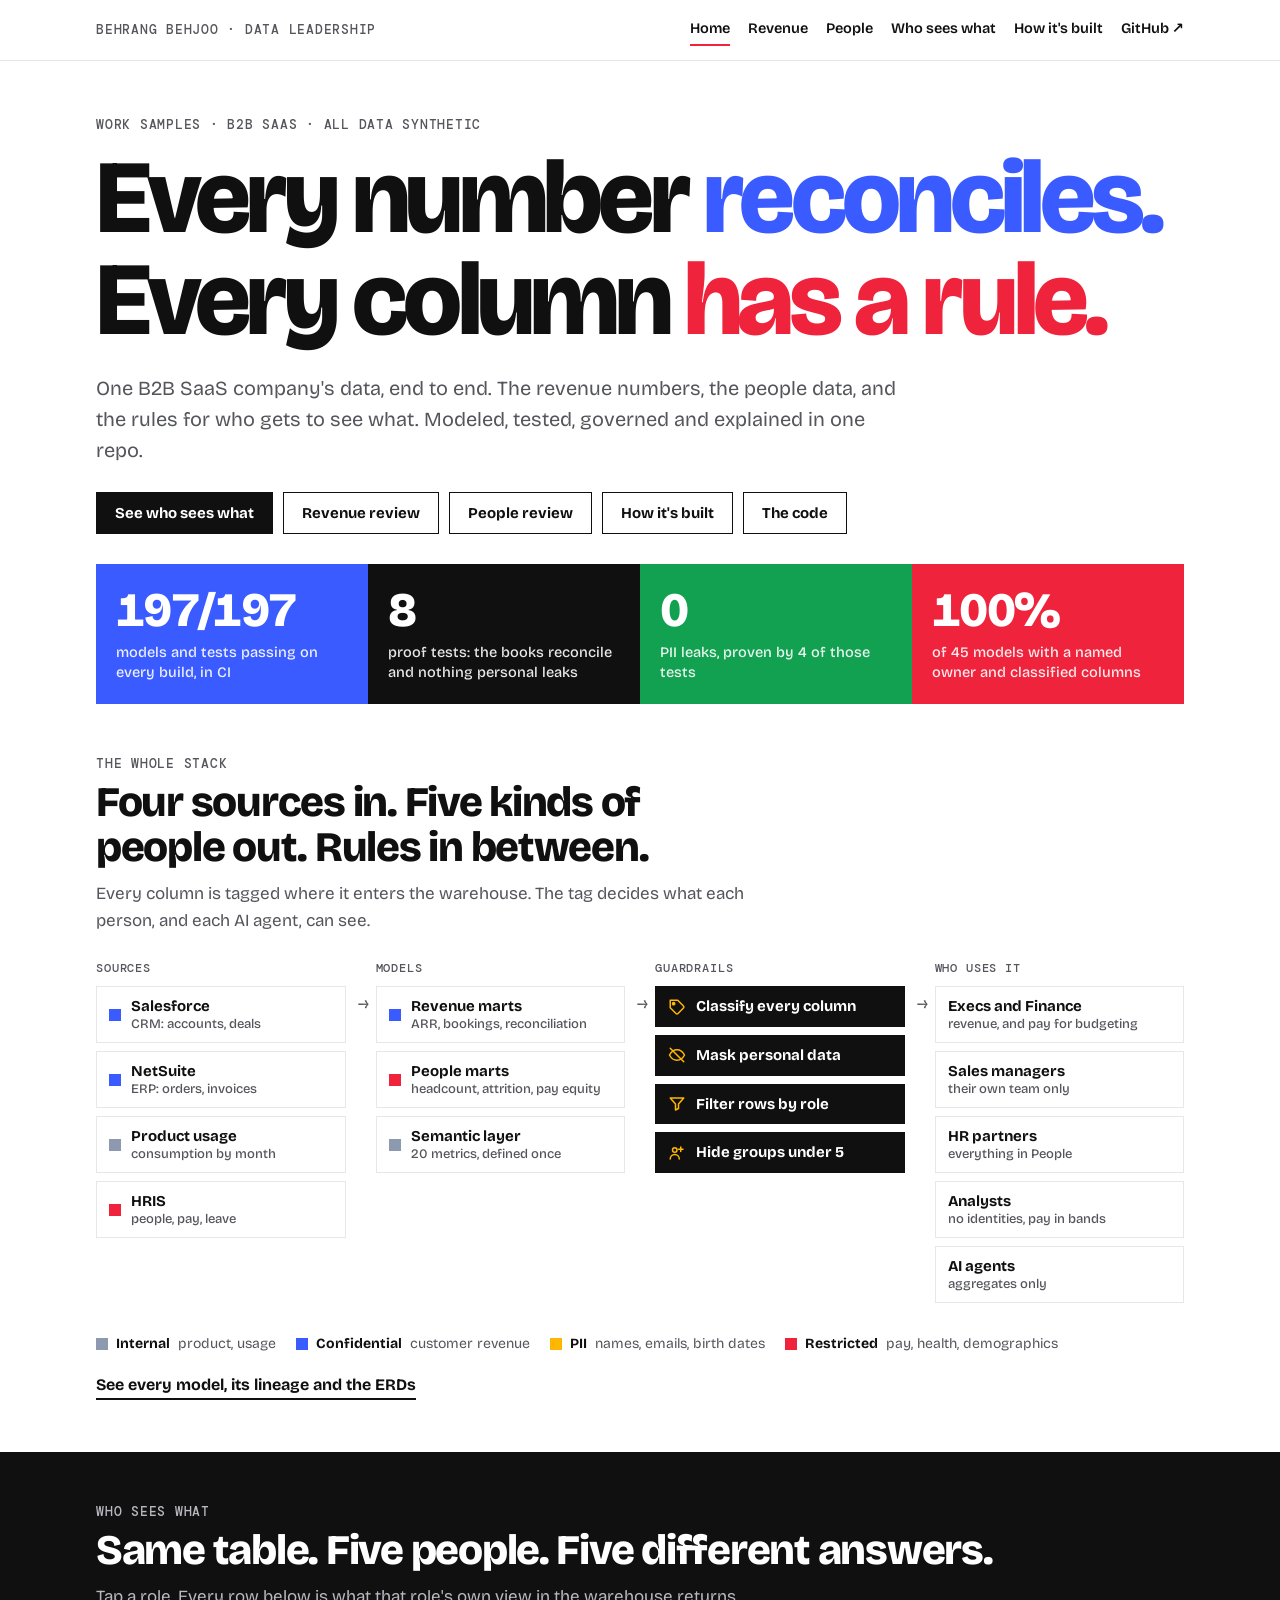
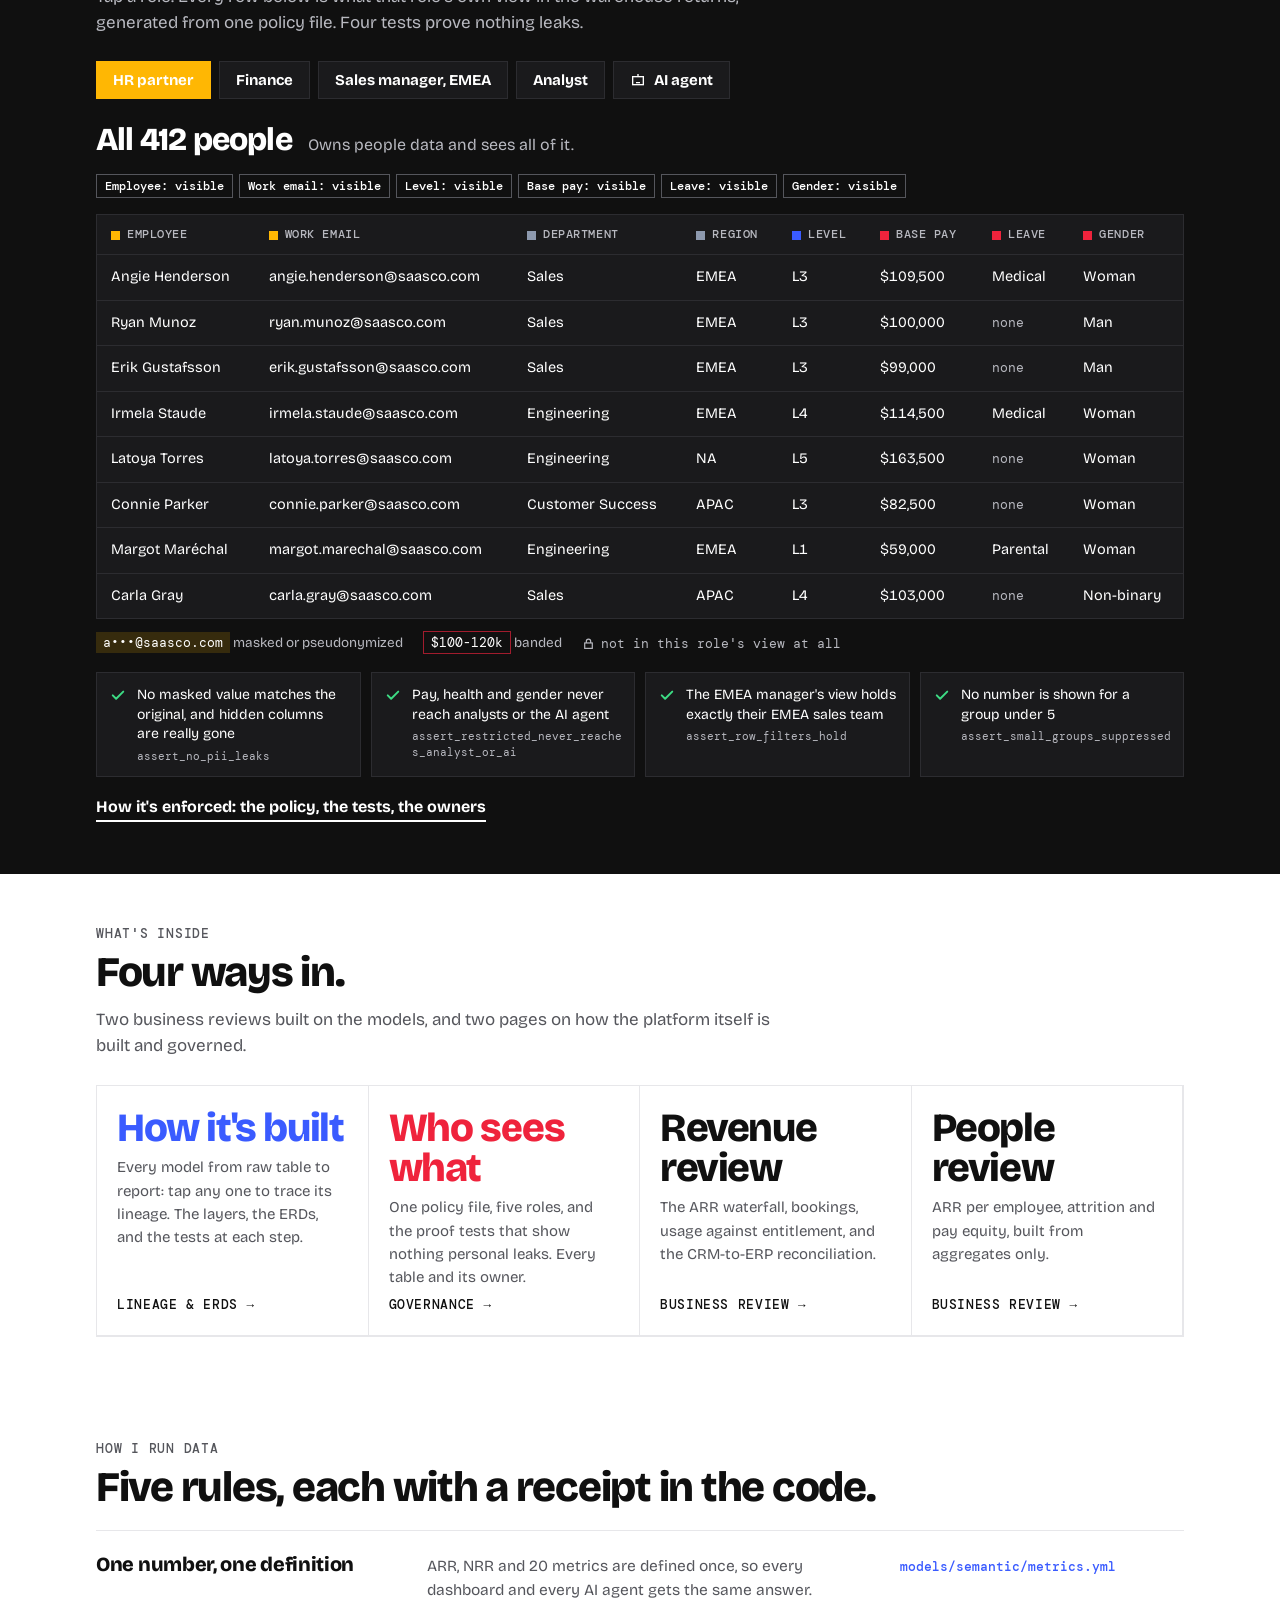
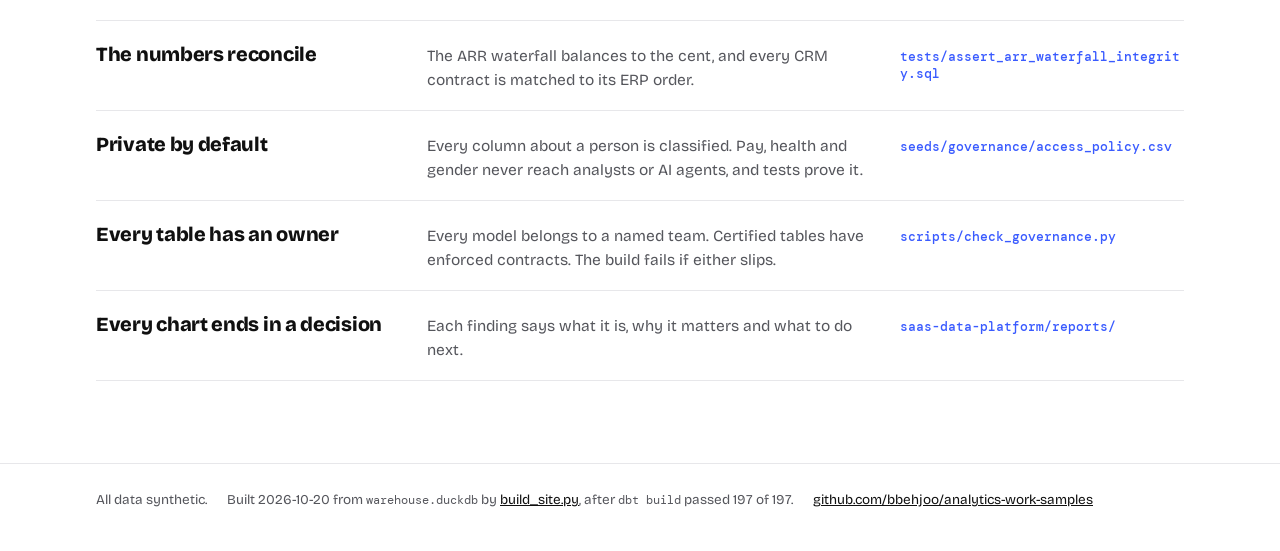
==== commit 95dd26cf: "Lead with how it's built; add a lineage page; reports back in the card layout - README returns to on" ====
--- a/docs/index.html
+++ b/docs/index.html
@@ -225,6 +225,95 @@
 .tiles.plain .tile{cursor:default}
 .tiles.plain .tile:hover{background:none}
 
+/* ---- how it's built: lineage map ---- */
+.lineage{margin-top:22px}
+.linfo{border:1.5px solid var(--ink);padding:16px 18px;display:grid;grid-template-columns:minmax(0,1.4fr) minmax(0,1fr);gap:8px 28px;margin-bottom:22px}
+@media (max-width:820px){.linfo{grid-template-columns:1fr}}
+.linfo .nm{font:500 18px var(--mono);overflow-wrap:anywhere}
+.linfo .meta{font:500 12.5px var(--mono);color:var(--muted);margin-top:4px}
+.linfo p{margin:8px 0 0;font-size:15px}
+.linfo .counts{display:flex;flex-wrap:wrap;gap:6px 18px;align-content:start;font-size:15px}
+.linfo .counts b{font-size:22px;letter-spacing:-.02em;display:block;line-height:1.1}
+.lmap{position:relative;display:grid;grid-template-columns:repeat(5,minmax(0,1fr));gap:26px}
+@media (max-width:980px){.lmap{grid-template-columns:repeat(3,minmax(0,1fr))}}
+@media (max-width:640px){.lmap{grid-template-columns:repeat(2,minmax(0,1fr));gap:16px}}
+.lcol{min-width:0}
+.lcol h3{font:500 12px var(--mono);letter-spacing:.07em;text-transform:uppercase;margin:0;display:flex;justify-content:space-between;gap:8px}
+.lcol h3 span{color:var(--muted)}
+.lcol .sub{font-size:12.5px;line-height:1.35;color:var(--muted);margin:3px 0 12px;min-height:3.9em}
+.lnodes{display:flex;flex-direction:column;gap:5px}
+.ln{position:relative;z-index:1;display:block;width:100%;text-align:left;font:500 12px/1.3 var(--mono);padding:6px 8px;background:#fff;color:var(--ink);
+  border:1px solid var(--line);border-left:4px solid var(--blue);cursor:pointer;overflow-wrap:anywhere;transition:opacity .2s,background .2s}
+.ln.people{border-left-color:var(--red)}
+.ln small{display:block;color:var(--muted);font-size:10.5px;letter-spacing:.03em;text-transform:uppercase}
+.ln:hover{border-color:var(--ink)}
+.lmap.tracing .ln{opacity:.3}
+.lmap.tracing .ln.up,.lmap.tracing .ln.down,.lmap.tracing .ln.sel{opacity:1}
+.ln.up,.ln.down{background:#eef1ff}
+.ln.people.up,.ln.people.down{background:#fde9ec}
+.ln.sel{background:var(--ink)!important;color:#fff;border-color:var(--ink)}
+.ln.sel small{color:#c9cad0}
+.lsvg{position:absolute;inset:0;width:100%;height:100%;pointer-events:none;z-index:0;overflow:visible}
+.lsvg path{fill:none;stroke-width:1.6;opacity:.6}
+.legend-l{display:flex;flex-wrap:wrap;gap:6px 18px;font-size:13.5px;color:var(--muted);margin-top:16px}
+
+/* ---- diagrams ---- */
+.diagram{overflow-x:auto;border:1px solid var(--line);padding:18px;margin-top:18px;background:#fff}
+.diagram pre{margin:0;font-family:var(--mono);font-size:12px;color:var(--muted);white-space:pre}
+.diagram svg{max-width:none;height:auto}
+.builds{display:flex;flex-direction:column;gap:8px;margin-top:20px}
+details.build{border:1px solid var(--line)}
+details.build summary{cursor:pointer;padding:14px 16px;font-weight:700;font-size:16px;list-style:none;display:flex;justify-content:space-between;gap:12px}
+details.build summary::-webkit-details-marker{display:none}
+details.build summary::after{content:"+";font:500 18px var(--mono)}
+details.build[open] summary::after{content:"−"}
+details.build .diagram{margin:0;border:0;border-top:1px solid var(--line)}
+
+/* ---- report pages: a business review, in cards ---- */
+body.report{background:#eef2f6;font-family:-apple-system,BlinkMacSystemFont,"Segoe UI",Roboto,Helvetica,Arial,sans-serif;
+  --ink:#16222e; --muted:#5b6b7b; --line:#e2e8f0; --tint:#f1f4f8; --navy:#12395b;
+  --blue:#2f6db0; --red:#c0492b; --green:#1f9d8f; --yellow:#d99a2b; --gray:#9fb0c0; --display:inherit}
+.report .nav{background:#fff}
+.report .nav nav a[aria-current="page"]{border-color:var(--blue)}
+.rwrap{max-width:1080px;margin:0 auto;padding-block:32px 40px;padding-left:max(16px,env(safe-area-inset-left,0px));padding-right:max(16px,env(safe-area-inset-right,0px))}
+.pill{display:inline-block;background:#dbe7f2;color:var(--navy);font-size:12px;font-weight:600;padding:3px 10px;border-radius:999px;margin-bottom:14px}
+.report h1.rh1{font-size:30px;letter-spacing:-.4px;line-height:1.2;margin:0 0 6px;font-weight:700}
+.rsub{color:var(--muted);font-size:15px;max-width:80ch}
+.rsub code,.report .card code{font-size:.85em;background:var(--tint);padding:1px 5px;border-radius:4px}
+.kpis{display:grid;grid-template-columns:repeat(3,minmax(0,1fr));gap:14px;margin:22px 0 8px}
+@media (max-width:720px){.kpis{grid-template-columns:repeat(2,minmax(0,1fr))}}
+.kpi{background:#fff;border:1px solid var(--line);border-radius:12px;padding:16px 18px;box-shadow:0 1px 2px rgba(16,38,58,.04);min-width:0}
+.kpi .v{font-size:26px;font-weight:700;color:var(--navy);letter-spacing:-.5px;font-variant-numeric:tabular-nums}
+.kpi .l{font-size:13px;font-weight:600;margin-top:2px}
+.kpi .s{font-size:12px;color:var(--muted)}
+.card{background:#fff;border:1px solid var(--line);border-radius:14px;padding:22px 24px;margin-top:20px;box-shadow:0 1px 2px rgba(16,38,58,.04)}
+@media (max-width:560px){.card{padding:18px 16px}}
+.card h2{font-size:19px;font-weight:700;letter-spacing:0;line-height:1.3;margin:0 0 2px}
+.card > .src{font-family:inherit;font-size:12px;line-height:1.4;color:var(--muted);margin:0 0 14px}
+.rgrid{display:grid;grid-template-columns:minmax(0,1.15fr) minmax(0,.85fr);gap:28px;align-items:center}
+@media (max-width:760px){.rgrid{grid-template-columns:1fr}}
+.rnote h3{margin:6px 0 4px;font-size:12.5px;text-transform:uppercase;letter-spacing:.4px;color:var(--muted);font-weight:700}
+.rnote p{margin:0 0 12px;font-size:14.5px;line-height:1.55}
+.tag{font-weight:700}
+.tag.good{color:var(--green)} .tag.bad{color:var(--red)} .tag.navy{color:var(--navy)}
+.report .chart text{font-family:inherit;font-size:11.5px}
+.report .chart .lbl,.report .chart .lbl-big{font-family:inherit}
+.report .chart-title{font-family:inherit;font-weight:600;font-size:13px;letter-spacing:0;text-transform:none;color:var(--ink);margin:4px 0 8px}
+.report .bar{font-size:13.5px}
+.report .bar .val{font-family:inherit;font-weight:600;font-size:12.5px}
+.report .bar .track{border-radius:3px;overflow:hidden}
+.report .split{border-radius:6px;overflow:hidden}
+.report .split > div{font-family:inherit;font-weight:700;font-size:14px}
+.report .swatches{font-size:13px;color:var(--muted)}
+.report .dot{border-radius:2px}
+.report .note{border-left-color:var(--blue);border-radius:0 8px 8px 0;background:#fff;border:1px solid var(--line);border-left:4px solid var(--blue)}
+.minis{display:grid;grid-template-columns:repeat(3,minmax(0,1fr));gap:12px;margin:4px 0 16px}
+@media (max-width:620px){.minis{grid-template-columns:1fr}}
+.mini{background:var(--tint);border-radius:10px;padding:12px 14px}
+.mini b{display:block;font-size:20px;color:var(--navy);letter-spacing:-.3px}
+.mini span{font-size:12.5px;color:var(--muted)}
+.report footer{background:#fff}
+
 /* ---- footer ---- */
 footer{border-top:1px solid var(--line);margin-top:30px}
 footer .wrap{padding-block:26px 40px;display:flex;flex-wrap:wrap;gap:6px 20px;font-size:13.5px;color:var(--muted)}
@@ -232,11 +321,11 @@
 @media (prefers-reduced-motion:reduce){*{animation:none!important;transition:none!important}}
 </style>
 </head>
-<body>
+<body class="">
 <header class="nav">
   <div class="wrap">
     <a class="brand" href="index.html">Behrang Behjoo · Data leadership</a>
-    <nav aria-label="Pages"><a href="index.html" aria-current="page">Home</a><a href="revenue.html">Revenue</a><a href="people.html">People</a><a href="access.html">Who sees what</a><a href="https://github.com/bbehjoo/analytics-work-samples">GitHub ↗</a></nav>
+    <nav aria-label="Pages"><a href="index.html" aria-current="page">Home</a><a href="revenue.html">Revenue</a><a href="people.html">People</a><a href="access.html">Who sees what</a><a href="architecture.html">How it's built</a><a href="https://github.com/bbehjoo/analytics-work-samples">GitHub ↗</a></nav>
   </div>
 </header>
 <main>
@@ -249,6 +338,7 @@
       <a class="btn primary" href="#who">See who sees what</a>
       <a class="btn" href="revenue.html">Revenue review</a>
       <a class="btn" href="people.html">People review</a>
+      <a class="btn" href="architecture.html">How it's built</a>
       <a class="btn" href="https://github.com/bbehjoo/analytics-work-samples">The code</a>
     </div>
   </div>
@@ -256,10 +346,10 @@
 
 <div class="wrap">
   <div class="stats">
-    <div class="stat blue"><div class="v">$82.1M</div><div class="l">ARR, reconciled to the cent by a test on every build</div></div>
-    <div class="stat ink"><div class="v">101%</div><div class="l">Net revenue retention, one definition everywhere</div></div>
-    <div class="stat green"><div class="v">0</div><div class="l">PII leaks, proven by 4 tests on every build</div></div>
-    <div class="stat red"><div class="v">100%</div><div class="l">of 45 models with a named owner, checked in CI</div></div>
+    <div class="stat blue"><div class="v">197/197</div><div class="l">models and tests passing on every build, in CI</div></div>
+    <div class="stat ink"><div class="v">8</div><div class="l">proof tests: the books reconcile and nothing personal leaks</div></div>
+    <div class="stat green"><div class="v">0</div><div class="l">PII leaks, proven by 4 of those tests</div></div>
+    <div class="stat red"><div class="v">100%</div><div class="l">of 45 models with a named owner and classified columns</div></div>
   </div>
 </div>
 
@@ -304,6 +394,7 @@
       <span><i class="dot pii"></i><b>PII</b> names, emails, birth dates</span>
       <span><i class="dot restricted"></i><b>Restricted</b> pay, health, demographics</span>
     </div>
+    <a class="more" href="architecture.html">See every model, its lineage and the ERDs</a>
   </div>
 </section>
 
@@ -341,14 +432,14 @@
 
 <section>
   <div class="wrap">
-    <div class="eyebrow">What the data says</div>
-    <h2>Every chart ends in a decision.</h2>
-    <p class="section-lede">Four findings from the two reviews, each with what it means and what to do about it.</p>
+    <div class="eyebrow">What's inside</div>
+    <h2>Four ways in.</h2>
+    <p class="section-lede">Two business reviews built on the models, and two pages on how the platform itself is built and governed.</p>
     <div class="tiles">
-      <a class="tile" href="revenue.html#growth"><span class="v red">$8.3M</span><p>of churn in 2025, triple the year before. Expansion is covering it.</p><span class="go">Revenue review →</span></a>
-      <a class="tile" href="revenue.html#recon"><span class="v">$2.2M</span><p>of signed contracts never reached the ERP.</p><span class="go">Revenue review →</span></a>
-      <a class="tile" href="people.html#efficiency"><span class="v blue">$199k</span><p>ARR per employee, down from a $220k peak as hiring outran revenue.</p><span class="go">People review →</span></a>
-      <a class="tile" href="people.html#pay"><span class="v red">-6.4%</span><p>pay gap for women at L4, hidden by an equal company average.</p><span class="go">People review →</span></a>
+      <a class="tile" href="architecture.html"><span class="v blue">How it's built</span><p>Every model from raw table to report: tap any one to trace its lineage. The layers, the ERDs, and the tests at each step.</p><span class="go">Lineage &amp; ERDs →</span></a>
+      <a class="tile" href="access.html"><span class="v red">Who sees what</span><p>One policy file, five roles, and the proof tests that show nothing personal leaks. Every table and its owner.</p><span class="go">Governance →</span></a>
+      <a class="tile" href="revenue.html"><span class="v">Revenue review</span><p>The ARR waterfall, bookings, usage against entitlement, and the CRM-to-ERP reconciliation.</p><span class="go">Business review →</span></a>
+      <a class="tile" href="people.html"><span class="v">People review</span><p>ARR per employee, attrition and pay equity, built from aggregates only.</p><span class="go">Business review →</span></a>
     </div>
   </div>
 </section>
@@ -375,7 +466,7 @@
     <a href="https://github.com/bbehjoo/analytics-work-samples">github.com/bbehjoo/analytics-work-samples</a>
   </div>
 </footer>
-<script type="application/json" id="site-data">{"revenue":{"ending_arr":82082000.0,"nrr":1.0095302185981594,"grr":0.9916379382719936,"fy":2025,"fy_bookings":95439000.0,"pipeline_acv":17898000.0,"pipeline_n":83,"arr_trend":[{"ym":"2023-01","arr":1.51},{"ym":"2023-02","arr":7.4},{"ym":"2023-03","arr":7.78},{"ym":"2023-04","arr":10.09},{"ym":"2023-05","arr":14.86},{"ym":"2023-06","arr":18.93},{"ym":"2023-07","arr":20.09},{"ym":"2023-08","arr":21.28},{"ym":"2023-09","arr":23.24},{"ym":"2023-10","arr":27.73},{"ym":"2023-11","arr":30.49},{"ym":"2023-12","arr":30.77},{"ym":"2024-01","arr":31.51},{"ym":"2024-02","arr":34.46},{"ym":"2024-03","arr":35.81},{"ym":"2024-04","arr":37.5},{"ym":"2024-05","arr":39.53},{"ym":"2024-06","arr":41.71},{"ym":"2024-07","arr":41.95},{"ym":"2024-08","arr":42.9},{"ym":"2024-09","arr":46.3},{"ym":"2024-10","arr":48.58},{"ym":"2024-11","arr":54.69},{"ym":"2024-12","arr":57.0},{"ym":"2025-01","arr":59.19},{"ym":"2025-02","arr":61.45},{"ym":"2025-03","arr":65.6},{"ym":"2025-04","arr":67.44},{"ym":"2025-05","arr":69.49},{"ym":"2025-06","arr":76.54},{"ym":"2025-07","arr":76.93},{"ym":"2025-08","arr":77.96},{"ym":"2025-09","arr":78.96},{"ym":"2025-10","arr":81.07},{"ym":"2025-11","arr":83.88},{"ym":"2025-12","arr":82.08}],"bridge":[{"yr":2023,"new_logo":29675000.0,"expansion":1189000.0,"downgrade":-95000.0,"churn":0.0,"net_new":30769000.0,"ending":30769000.0},{"yr":2024,"new_logo":23414000.0,"expansion":5842000.0,"downgrade":-381000.0,"churn":-2648000.0,"net_new":26227000.0,"ending":56996000.0},{"yr":2025,"new_logo":14463000.0,"expansion":20248000.0,"downgrade":-1318000.0,"churn":-8307000.0,"net_new":25086000.0,"ending":82082000.0}],"bookings_cat":[{"category":"scheduled","acv":93544000.0},{"category":"new_logo","acv":69035000.0},{"category":"cross_sell","acv":13968000.0},{"category":"upsell","acv":13323000.0}],"bookings_seg":[{"segment":"Mid-Market","acv":76697000.0,"deals":265},{"segment":"SMB","acv":64092000.0,"deals":219},{"segment":"Enterprise","acv":47275000.0,"deals":170}],"usage":{"over_ent":2264,"healthy":4298,"under_util":715,"total":7277},"recon":[{"category":"missing_in_netsuite","n":8,"at_risk":2224000.0},{"category":"amount_mismatch","n":15,"at_risk":407850.0},{"category":"orphan_in_netsuite","n":5,"at_risk":207392.09000000003},{"category":"currency_rounding","n":6,"at_risk":151.9599999999773},{"category":"timing_difference","n":10,"at_risk":0.0},{"category":"partially_invoiced","n":12,"at_risk":0.0}],"at_risk":2839394.05},"people":{"rpe":[{"ym":"2023-01","ending_arr":1511000.0,"headcount":103,"arr_per_employee":14670.0},{"ym":"2023-02","ending_arr":7401000.0,"headcount":111,"arr_per_employee":66676.0},{"ym":"2023-03","ending_arr":7777000.0,"headcount":119,"arr_per_employee":65353.0},{"ym":"2023-04","ending_arr":10092000.0,"headcount":127,"arr_per_employee":79465.0},{"ym":"2023-05","ending_arr":14860000.0,"headcount":135,"arr_per_employee":110074.0},{"ym":"2023-06","ending_arr":18929000.0,"headcount":142,"arr_per_employee":133303.0},{"ym":"2023-07","ending_arr":20085000.0,"headcount":150,"arr_per_employee":133900.0},{"ym":"2023-08","ending_arr":21281000.0,"headcount":158,"arr_per_employee":134690.0},{"ym":"2023-09","ending_arr":23237000.0,"headcount":166,"arr_per_employee":139982.0},{"ym":"2023-10","ending_arr":27726000.0,"headcount":174,"arr_per_employee":159345.0},{"ym":"2023-11","ending_arr":30494000.0,"headcount":182,"arr_per_employee":167549.0},{"ym":"2023-12","ending_arr":30769000.0,"headcount":190,"arr_per_employee":161942.0},{"ym":"2024-01","ending_arr":31513000.0,"headcount":198,"arr_per_employee":159157.0},{"ym":"2024-02","ending_arr":34457000.0,"headcount":206,"arr_per_employee":167267.0},{"ym":"2024-03","ending_arr":35808000.0,"headcount":214,"arr_per_employee":167327.0},{"ym":"2024-04","ending_arr":37496000.0,"headcount":222,"arr_per_employee":168901.0},{"ym":"2024-05","ending_arr":39530000.0,"headcount":230,"arr_per_employee":171870.0},{"ym":"2024-06","ending_arr":41713000.0,"headcount":238,"arr_per_employee":175265.0},{"ym":"2024-07","ending_arr":41946000.0,"headcount":245,"arr_per_employee":171208.0},{"ym":"2024-08","ending_arr":42900000.0,"headcount":253,"arr_per_employee":169565.0},{"ym":"2024-09","ending_arr":46303000.0,"headcount":261,"arr_per_employee":177406.0},{"ym":"2024-10","ending_arr":48584000.0,"headcount":269,"arr_per_employee":180610.0},{"ym":"2024-11","ending_arr":54690000.0,"headcount":277,"arr_per_employee":197437.0},{"ym":"2024-12","ending_arr":56996000.0,"headcount":285,"arr_per_employee":199986.0},{"ym":"2025-01","ending_arr":59194000.0,"headcount":296,"arr_per_employee":199980.0},{"ym":"2025-02","ending_arr":61452000.0,"headcount":306,"arr_per_employee":200824.0},{"ym":"2025-03","ending_arr":65604000.0,"headcount":317,"arr_per_employee":206953.0},{"ym":"2025-04","ending_arr":67439000.0,"headcount":327,"arr_per_employee":206235.0},{"ym":"2025-05","ending_arr":69494000.0,"headcount":338,"arr_per_employee":205604.0},{"ym":"2025-06","ending_arr":76540000.0,"headcount":348,"arr_per_employee":219943.0},{"ym":"2025-07","ending_arr":76933000.0,"headcount":359,"arr_per_employee":214298.0},{"ym":"2025-08","ending_arr":77955000.0,"headcount":370,"arr_per_employee":210689.0},{"ym":"2025-09","ending_arr":78960000.0,"headcount":380,"arr_per_employee":207789.0},{"ym":"2025-10","ending_arr":81074000.0,"headcount":391,"arr_per_employee":207350.0},{"ym":"2025-11","ending_arr":83881000.0,"headcount":401,"arr_per_employee":209180.0},{"ym":"2025-12","ending_arr":82082000.0,"headcount":412,"arr_per_employee":199228.0}],"departments":[{"department":"Customer Success","is_suppressed":false,"headcount":36,"attrition_rate_ttm":0.307,"voluntary_attrition_rate_ttm":0.307,"avg_compa_ratio":1.003,"avg_base_pay_band":"$120-140k"},{"department":"Marketing","is_suppressed":false,"headcount":36,"attrition_rate_ttm":0.094,"voluntary_attrition_rate_ttm":0.094,"avg_compa_ratio":1.004,"avg_base_pay_band":"$120-140k"},{"department":"All departments","is_suppressed":false,"headcount":412,"attrition_rate_ttm":0.107,"voluntary_attrition_rate_ttm":0.088,"avg_compa_ratio":0.994,"avg_base_pay_band":"$100-120k"},{"department":"Engineering","is_suppressed":false,"headcount":138,"attrition_rate_ttm":0.109,"voluntary_attrition_rate_ttm":0.067,"avg_compa_ratio":0.986,"avg_base_pay_band":"$100-120k"},{"department":"Finance","is_suppressed":false,"headcount":19,"attrition_rate_ttm":0.066,"voluntary_attrition_rate_ttm":0.066,"avg_compa_ratio":1.009,"avg_base_pay_band":"$120-140k"},{"department":"Sales","is_suppressed":false,"headcount":114,"attrition_rate_ttm":0.073,"voluntary_attrition_rate_ttm":0.063,"avg_compa_ratio":0.991,"avg_base_pay_band":"$100-120k"},{"department":"Product","is_suppressed":false,"headcount":39,"attrition_rate_ttm":0.084,"voluntary_attrition_rate_ttm":0.056,"avg_compa_ratio":1.002,"avg_base_pay_band":"$120-140k"},{"department":"People","is_suppressed":false,"headcount":27,"attrition_rate_ttm":0.049,"voluntary_attrition_rate_ttm":0.049,"avg_compa_ratio":0.993,"avg_base_pay_band":"$100-120k"},{"department":"Legal","is_suppressed":true,"headcount":null,"attrition_rate_ttm":null,"voluntary_attrition_rate_ttm":null,"avg_compa_ratio":null,"avg_base_pay_band":null}],"pay_equity":[{"job_level":"All","gender":"Man","is_suppressed":false,"employees":219,"avg_compa_ratio":0.999,"avg_base_salary":116600.0,"gap_vs_men_pct":null,"cost_to_close_usd":null,"cost_to_close_pct_of_payroll":null},{"job_level":"All","gender":"Non-binary","is_suppressed":false,"employees":12,"avg_compa_ratio":0.988,"avg_base_salary":102400.0,"gap_vs_men_pct":-1.2,"cost_to_close_usd":null,"cost_to_close_pct_of_payroll":null},{"job_level":"All","gender":"Woman","is_suppressed":false,"employees":181,"avg_compa_ratio":0.987,"avg_base_salary":116100.0,"gap_vs_men_pct":-1.3,"cost_to_close_usd":null,"cost_to_close_pct_of_payroll":null},{"job_level":"L1","gender":"Man","is_suppressed":false,"employees":13,"avg_compa_ratio":0.988,"avg_base_salary":61000.0,"gap_vs_men_pct":null,"cost_to_close_usd":null,"cost_to_close_pct_of_payroll":null},{"job_level":"L1","gender":"Non-binary","is_suppressed":true,"employees":null,"avg_compa_ratio":null,"avg_base_salary":null,"gap_vs_men_pct":null,"cost_to_close_usd":null,"cost_to_close_pct_of_payroll":null},{"job_level":"L1","gender":"Woman","is_suppressed":false,"employees":9,"avg_compa_ratio":1.007,"avg_base_salary":64900.0,"gap_vs_men_pct":1.9,"cost_to_close_usd":5000.0,"cost_to_close_pct_of_payroll":0.01},{"job_level":"L2","gender":"Man","is_suppressed":false,"employees":40,"avg_compa_ratio":0.997,"avg_base_salary":81100.0,"gap_vs_men_pct":null,"cost_to_close_usd":null,"cost_to_close_pct_of_payroll":null},{"job_level":"L2","gender":"Non-binary","is_suppressed":true,"employees":null,"avg_compa_ratio":null,"avg_base_salary":null,"gap_vs_men_pct":null,"cost_to_close_usd":null,"cost_to_close_pct_of_payroll":null},{"job_level":"L2","gender":"Woman","is_suppressed":false,"employees":25,"avg_compa_ratio":0.995,"avg_base_salary":79300.0,"gap_vs_men_pct":-0.1,"cost_to_close_usd":29000.0,"cost_to_close_pct_of_payroll":0.06},{"job_level":"L3","gender":"Man","is_suppressed":false,"employees":61,"avg_compa_ratio":0.999,"avg_base_salary":97800.0,"gap_vs_men_pct":null,"cost_to_close_usd":null,"cost_to_close_pct_of_payroll":null},{"job_level":"L3","gender":"Non-binary","is_suppressed":false,"employees":5,"avg_compa_ratio":0.998,"avg_base_salary":105800.0,"gap_vs_men_pct":-0.0,"cost_to_close_usd":8000.0,"cost_to_close_pct_of_payroll":0.02},{"job_level":"L3","gender":"Woman","is_suppressed":false,"employees":50,"avg_compa_ratio":1.005,"avg_base_salary":101000.0,"gap_vs_men_pct":0.6,"cost_to_close_usd":99000.0,"cost_to_close_pct_of_payroll":0.21},{"job_level":"L4","gender":"Man","is_suppressed":false,"employees":59,"avg_compa_ratio":1.008,"avg_base_salary":127200.0,"gap_vs_men_pct":null,"cost_to_close_usd":null,"cost_to_close_pct_of_payroll":null},{"job_level":"L4","gender":"Non-binary","is_suppressed":true,"employees":null,"avg_compa_ratio":null,"avg_base_salary":null,"gap_vs_men_pct":null,"cost_to_close_usd":null,"cost_to_close_pct_of_payroll":null},{"job_level":"L4","gender":"Woman","is_suppressed":false,"employees":43,"avg_compa_ratio":0.943,"avg_base_salary":116700.0,"gap_vs_men_pct":-6.4,"cost_to_close_usd":345000.0,"cost_to_close_pct_of_payroll":0.72},{"job_level":"L5","gender":"Man","is_suppressed":false,"employees":28,"avg_compa_ratio":0.992,"avg_base_salary":157000.0,"gap_vs_men_pct":null,"cost_to_close_usd":null,"cost_to_close_pct_of_payroll":null},{"job_level":"L5","gender":"Non-binary","is_suppressed":true,"employees":null,"avg_compa_ratio":null,"avg_base_salary":null,"gap_vs_men_pct":null,"cost_to_close_usd":null,"cost_to_close_pct_of_payroll":null},{"job_level":"L5","gender":"Woman","is_suppressed":false,"employees":40,"avg_compa_ratio":1.001,"avg_base_salary":147300.0,"gap_vs_men_pct":0.9,"cost_to_close_usd":61000.0,"cost_to_close_pct_of_payroll":0.13},{"job_level":"L6","gender":"Man","is_suppressed":false,"employees":13,"avg_compa_ratio":1.005,"avg_base_salary":185900.0,"gap_vs_men_pct":null,"cost_to_close_usd":null,"cost_to_close_pct_of_payroll":null},{"job_level":"L6","gender":"Woman","is_suppressed":false,"employees":12,"avg_compa_ratio":0.982,"avg_base_salary":164800.0,"gap_vs_men_pct":-2.3,"cost_to_close_usd":82000.0,"cost_to_close_pct_of_payroll":0.17},{"job_level":"L7","gender":"Man","is_suppressed":false,"employees":5,"avg_compa_ratio":0.991,"avg_base_salary":242700.0,"gap_vs_men_pct":null,"cost_to_close_usd":null,"cost_to_close_pct_of_payroll":null},{"job_level":"L7","gender":"Woman","is_suppressed":true,"employees":null,"avg_compa_ratio":null,"avg_base_salary":null,"gap_vs_men_pct":null,"cost_to_close_usd":null,"cost_to_close_pct_of_payroll":null}],"company":{"department":"All departments","is_suppressed":false,"headcount":412,"attrition_rate_ttm":0.107,"voluntary_attrition_rate_ttm":0.088,"avg_compa_ratio":0.994,"avg_base_pay_band":"$100-120k"}},"access":{"columns":[{"key":"employee_name","label":"Employee","cls":"pii"},{"key":"work_email","label":"Work email","cls":"pii"},{"key":"department","label":"Department","cls":"internal"},{"key":"region","label":"Region","cls":"internal"},{"key":"job_level","label":"Level","cls":"confidential"},{"key":"base_salary","label":"Base pay","cls":"restricted"},{"key":"current_leave_type","label":"Leave","cls":"restricted"},{"key":"gender","label":"Gender","cls":"restricted"}],"examples":{"name":"Angie Henderson","pseudo":"Employee 7BA990","mask":"a\u2022\u2022\u2022@saasco.com","band":"$100-120k","age":"30s"},"views":{"hr":{"label":"HR partner","rows":[{"employee_name":{"t":"full","v":"Angie Henderson"},"work_email":{"t":"full","v":"angie.henderson@saasco.com"},"department":{"t":"full","v":"Sales"},"region":{"t":"full","v":"EMEA"},"job_level":{"t":"full","v":"L3"},"base_salary":{"t":"full","v":"109500"},"current_leave_type":{"t":"full","v":"Medical"},"gender":{"t":"full","v":"Woman"}},{"employee_name":{"t":"full","v":"Ryan Munoz"},"work_email":{"t":"full","v":"ryan.munoz@saasco.com"},"department":{"t":"full","v":"Sales"},"region":{"t":"full","v":"EMEA"},"job_level":{"t":"full","v":"L3"},"base_salary":{"t":"full","v":"100000"},"current_leave_type":{"t":"full","v":null},"gender":{"t":"full","v":"Man"}},{"employee_name":{"t":"full","v":"Erik Gustafsson"},"work_email":{"t":"full","v":"erik.gustafsson@saasco.com"},"department":{"t":"full","v":"Sales"},"region":{"t":"full","v":"EMEA"},"job_level":{"t":"full","v":"L3"},"base_salary":{"t":"full","v":"99000"},"current_leave_type":{"t":"full","v":null},"gender":{"t":"full","v":"Man"}},{"employee_name":{"t":"full","v":"Irmela Staude"},"work_email":{"t":"full","v":"irmela.staude@saasco.com"},"department":{"t":"full","v":"Engineering"},"region":{"t":"full","v":"EMEA"},"job_level":{"t":"full","v":"L4"},"base_salary":{"t":"full","v":"114500"},"current_leave_type":{"t":"full","v":"Medical"},"gender":{"t":"full","v":"Woman"}},{"employee_name":{"t":"full","v":"Latoya Torres"},"work_email":{"t":"full","v":"latoya.torres@saasco.com"},"department":{"t":"full","v":"Engineering"},"region":{"t":"full","v":"NA"},"job_level":{"t":"full","v":"L5"},"base_salary":{"t":"full","v":"163500"},"current_leave_type":{"t":"full","v":null},"gender":{"t":"full","v":"Woman"}},{"employee_name":{"t":"full","v":"Connie Parker"},"work_email":{"t":"full","v":"connie.parker@saasco.com"},"department":{"t":"full","v":"Customer Success"},"region":{"t":"full","v":"APAC"},"job_level":{"t":"full","v":"L3"},"base_salary":{"t":"full","v":"82500"},"current_leave_type":{"t":"full","v":null},"gender":{"t":"full","v":"Woman"}},{"employee_name":{"t":"full","v":"Margot Mar\u00e9chal"},"work_email":{"t":"full","v":"margot.marechal@saasco.com"},"department":{"t":"full","v":"Engineering"},"region":{"t":"full","v":"EMEA"},"job_level":{"t":"full","v":"L1"},"base_salary":{"t":"full","v":"59000"},"current_leave_type":{"t":"full","v":"Parental"},"gender":{"t":"full","v":"Woman"}},{"employee_name":{"t":"full","v":"Carla Gray"},"work_email":{"t":"full","v":"carla.gray@saasco.com"},"department":{"t":"full","v":"Sales"},"region":{"t":"full","v":"APAC"},"job_level":{"t":"full","v":"L4"},"base_salary":{"t":"full","v":"103000"},"current_leave_type":{"t":"full","v":null},"gender":{"t":"full","v":"Non-binary"}}],"visible":412,"total":412,"hidden":[],"columns":26,"rules":[{"label":"Employee","t":"full"},{"label":"Work email","t":"full"},{"label":"Level","t":"full"},{"label":"Base pay","t":"full"},{"label":"Leave","t":"full"},{"label":"Gender","t":"full"}],"description":"Owns people data and sees all of it."},"finance":{"label":"Finance","rows":[{"employee_name":{"t":"pseudonymize","v":"Employee 7BA990"},"work_email":{"t":"mask","v":"a\u2022\u2022\u2022@saasco.com"},"department":{"t":"full","v":"Sales"},"region":{"t":"full","v":"EMEA"},"job_level":{"t":"full","v":"L3"},"base_salary":{"t":"full","v":"109500"},"current_leave_type":{"t":"hide"},"gender":{"t":"hide"}},{"employee_name":{"t":"pseudonymize","v":"Employee 4A12B1"},"work_email":{"t":"mask","v":"r\u2022\u2022\u2022@saasco.com"},"department":{"t":"full","v":"Sales"},"region":{"t":"full","v":"EMEA"},"job_level":{"t":"full","v":"L3"},"base_salary":{"t":"full","v":"100000"},"current_leave_type":{"t":"hide"},"gender":{"t":"hide"}},{"employee_name":{"t":"pseudonymize","v":"Employee 8A95C3"},"work_email":{"t":"mask","v":"e\u2022\u2022\u2022@saasco.com"},"department":{"t":"full","v":"Sales"},"region":{"t":"full","v":"EMEA"},"job_level":{"t":"full","v":"L3"},"base_salary":{"t":"full","v":"99000"},"current_leave_type":{"t":"hide"},"gender":{"t":"hide"}},{"employee_name":{"t":"pseudonymize","v":"Employee 7601BF"},"work_email":{"t":"mask","v":"i\u2022\u2022\u2022@saasco.com"},"department":{"t":"full","v":"Engineering"},"region":{"t":"full","v":"EMEA"},"job_level":{"t":"full","v":"L4"},"base_salary":{"t":"full","v":"114500"},"current_leave_type":{"t":"hide"},"gender":{"t":"hide"}},{"employee_name":{"t":"pseudonymize","v":"Employee 8EFA11"},"work_email":{"t":"mask","v":"l\u2022\u2022\u2022@saasco.com"},"department":{"t":"full","v":"Engineering"},"region":{"t":"full","v":"NA"},"job_level":{"t":"full","v":"L5"},"base_salary":{"t":"full","v":"163500"},"current_leave_type":{"t":"hide"},"gender":{"t":"hide"}},{"employee_name":{"t":"pseudonymize","v":"Employee D2235C"},"work_email":{"t":"mask","v":"c\u2022\u2022\u2022@saasco.com"},"department":{"t":"full","v":"Customer Success"},"region":{"t":"full","v":"APAC"},"job_level":{"t":"full","v":"L3"},"base_salary":{"t":"full","v":"82500"},"current_leave_type":{"t":"hide"},"gender":{"t":"hide"}},{"employee_name":{"t":"pseudonymize","v":"Employee 7C4195"},"work_email":{"t":"mask","v":"m\u2022\u2022\u2022@saasco.com"},"department":{"t":"full","v":"Engineering"},"region":{"t":"full","v":"EMEA"},"job_level":{"t":"full","v":"L1"},"base_salary":{"t":"full","v":"59000"},"current_leave_type":{"t":"hide"},"gender":{"t":"hide"}},{"employee_name":{"t":"pseudonymize","v":"Employee 9950F0"},"work_email":{"t":"mask","v":"c\u2022\u2022\u2022@saasco.com"},"department":{"t":"full","v":"Sales"},"region":{"t":"full","v":"APAC"},"job_level":{"t":"full","v":"L4"},"base_salary":{"t":"full","v":"103000"},"current_leave_type":{"t":"hide"},"gender":{"t":"hide"}}],"visible":412,"total":412,"hidden":["current_leave_type","gender"],"columns":21,"rules":[{"label":"Employee","t":"pseudonymize"},{"label":"Work email","t":"mask"},{"label":"Level","t":"full"},{"label":"Base pay","t":"full"},{"label":"Leave","t":"hide"},{"label":"Gender","t":"hide"}],"description":"Sees pay for budgeting; names pseudonymized; health and demographics hidden."},"sales_manager_emea":{"label":"Sales manager, EMEA","rows":[{"employee_name":{"t":"full","v":"Angie Henderson"},"work_email":{"t":"full","v":"angie.henderson@saasco.com"},"department":{"t":"full","v":"Sales"},"region":{"t":"full","v":"EMEA"},"job_level":{"t":"full","v":"L3"},"base_salary":{"t":"hide"},"current_leave_type":{"t":"flag","v":"Away"},"gender":{"t":"hide"}},{"employee_name":{"t":"full","v":"Ryan Munoz"},"work_email":{"t":"full","v":"ryan.munoz@saasco.com"},"department":{"t":"full","v":"Sales"},"region":{"t":"full","v":"EMEA"},"job_level":{"t":"full","v":"L3"},"base_salary":{"t":"hide"},"current_leave_type":{"t":"flag","v":null},"gender":{"t":"hide"}},{"employee_name":{"t":"full","v":"Erik Gustafsson"},"work_email":{"t":"full","v":"erik.gustafsson@saasco.com"},"department":{"t":"full","v":"Sales"},"region":{"t":"full","v":"EMEA"},"job_level":{"t":"full","v":"L3"},"base_salary":{"t":"hide"},"current_leave_type":{"t":"flag","v":null},"gender":{"t":"hide"}}],"visible":33,"total":412,"hidden":["base_salary","gender"],"columns":18,"rules":[{"label":"Employee","t":"full"},{"label":"Work email","t":"full"},{"label":"Level","t":"full"},{"label":"Base pay","t":"hide"},{"label":"Leave","t":"flag"},{"label":"Gender","t":"hide"}],"description":"Sees their own EMEA sales team by name; pay and leave reasons hidden."},"analyst":{"label":"Analyst","rows":[{"employee_name":{"t":"pseudonymize","v":"Employee 7BA990"},"work_email":{"t":"mask","v":"a\u2022\u2022\u2022@saasco.com"},"department":{"t":"full","v":"Sales"},"region":{"t":"full","v":"EMEA"},"job_level":{"t":"full","v":"L3"},"base_salary":{"t":"band","v":"$100-120k"},"current_leave_type":{"t":"hide"},"gender":{"t":"hide"}},{"employee_name":{"t":"pseudonymize","v":"Employee 4A12B1"},"work_email":{"t":"mask","v":"r\u2022\u2022\u2022@saasco.com"},"department":{"t":"full","v":"Sales"},"region":{"t":"full","v":"EMEA"},"job_level":{"t":"full","v":"L3"},"base_salary":{"t":"band","v":"$100-120k"},"current_leave_type":{"t":"hide"},"gender":{"t":"hide"}},{"employee_name":{"t":"pseudonymize","v":"Employee 8A95C3"},"work_email":{"t":"mask","v":"e\u2022\u2022\u2022@saasco.com"},"department":{"t":"full","v":"Sales"},"region":{"t":"full","v":"EMEA"},"job_level":{"t":"full","v":"L3"},"base_salary":{"t":"band","v":"$80-100k"},"current_leave_type":{"t":"hide"},"gender":{"t":"hide"}},{"employee_name":{"t":"pseudonymize","v":"Employee 7601BF"},"work_email":{"t":"mask","v":"i\u2022\u2022\u2022@saasco.com"},"department":{"t":"full","v":"Engineering"},"region":{"t":"full","v":"EMEA"},"job_level":{"t":"full","v":"L4"},"base_salary":{"t":"band","v":"$100-120k"},"current_leave_type":{"t":"hide"},"gender":{"t":"hide"}},{"employee_name":{"t":"pseudonymize","v":"Employee 8EFA11"},"work_email":{"t":"mask","v":"l\u2022\u2022\u2022@saasco.com"},"department":{"t":"full","v":"Engineering"},"region":{"t":"full","v":"NA"},"job_level":{"t":"full","v":"L5"},"base_salary":{"t":"band","v":"$160-180k"},"current_leave_type":{"t":"hide"},"gender":{"t":"hide"}},{"employee_name":{"t":"pseudonymize","v":"Employee D2235C"},"work_email":{"t":"mask","v":"c\u2022\u2022\u2022@saasco.com"},"department":{"t":"full","v":"Customer Success"},"region":{"t":"full","v":"APAC"},"job_level":{"t":"full","v":"L3"},"base_salary":{"t":"band","v":"$80-100k"},"current_leave_type":{"t":"hide"},"gender":{"t":"hide"}},{"employee_name":{"t":"pseudonymize","v":"Employee 7C4195"},"work_email":{"t":"mask","v":"m\u2022\u2022\u2022@saasco.com"},"department":{"t":"full","v":"Engineering"},"region":{"t":"full","v":"EMEA"},"job_level":{"t":"full","v":"L1"},"base_salary":{"t":"band","v":"$40-60k"},"current_leave_type":{"t":"hide"},"gender":{"t":"hide"}},{"employee_name":{"t":"pseudonymize","v":"Employee 9950F0"},"work_email":{"t":"mask","v":"c\u2022\u2022\u2022@saasco.com"},"department":{"t":"full","v":"Sales"},"region":{"t":"full","v":"APAC"},"job_level":{"t":"full","v":"L4"},"base_salary":{"t":"band","v":"$100-120k"},"current_leave_type":{"t":"hide"},"gender":{"t":"hide"}}],"visible":412,"total":412,"hidden":["current_leave_type","gender"],"columns":19,"rules":[{"label":"Employee","t":"pseudonymize"},{"label":"Work email","t":"mask"},{"label":"Level","t":"full"},{"label":"Base pay","t":"band"},{"label":"Leave","t":"hide"},{"label":"Gender","t":"hide"}],"description":"Sees everyone without identities; pay and age in bands."}},"ai":{"departments":[{"department":"All departments","is_suppressed":false,"headcount":412,"avg_base_pay_band":"$100-120k"},{"department":"Engineering","is_suppressed":false,"headcount":138,"avg_base_pay_band":"$100-120k"},{"department":"Sales","is_suppressed":false,"headcount":114,"avg_base_pay_band":"$100-120k"},{"department":"Product","is_suppressed":false,"headcount":39,"avg_base_pay_band":"$120-140k"},{"department":"Marketing","is_suppressed":false,"headcount":36,"avg_base_pay_band":"$120-140k"},{"department":"Customer Success","is_suppressed":false,"headcount":36,"avg_base_pay_band":"$120-140k"},{"department":"People","is_suppressed":false,"headcount":27,"avg_base_pay_band":"$100-120k"},{"department":"Finance","is_suppressed":false,"headcount":19,"avg_base_pay_band":"$120-140k"},{"department":"Legal","is_suppressed":true,"headcount":null,"avg_base_pay_band":null}],"description":"No person-level rows; suppressed aggregates only."},"sample_size":8}}</script>
+<script type="application/json" id="site-data">{"revenue":{"ending_arr":82082000.0,"nrr":1.0095302185981594,"grr":0.9916379382719936,"fy":2025,"fy_bookings":95439000.0,"pipeline_acv":17898000.0,"pipeline_n":83,"arr_trend":[{"ym":"2023-01","arr":1.51},{"ym":"2023-02","arr":7.4},{"ym":"2023-03","arr":7.78},{"ym":"2023-04","arr":10.09},{"ym":"2023-05","arr":14.86},{"ym":"2023-06","arr":18.93},{"ym":"2023-07","arr":20.09},{"ym":"2023-08","arr":21.28},{"ym":"2023-09","arr":23.24},{"ym":"2023-10","arr":27.73},{"ym":"2023-11","arr":30.49},{"ym":"2023-12","arr":30.77},{"ym":"2024-01","arr":31.51},{"ym":"2024-02","arr":34.46},{"ym":"2024-03","arr":35.81},{"ym":"2024-04","arr":37.5},{"ym":"2024-05","arr":39.53},{"ym":"2024-06","arr":41.71},{"ym":"2024-07","arr":41.95},{"ym":"2024-08","arr":42.9},{"ym":"2024-09","arr":46.3},{"ym":"2024-10","arr":48.58},{"ym":"2024-11","arr":54.69},{"ym":"2024-12","arr":57.0},{"ym":"2025-01","arr":59.19},{"ym":"2025-02","arr":61.45},{"ym":"2025-03","arr":65.6},{"ym":"2025-04","arr":67.44},{"ym":"2025-05","arr":69.49},{"ym":"2025-06","arr":76.54},{"ym":"2025-07","arr":76.93},{"ym":"2025-08","arr":77.96},{"ym":"2025-09","arr":78.96},{"ym":"2025-10","arr":81.07},{"ym":"2025-11","arr":83.88},{"ym":"2025-12","arr":82.08}],"bridge":[{"yr":2023,"new_logo":29675000.0,"expansion":1189000.0,"downgrade":-95000.0,"churn":0.0,"net_new":30769000.0,"ending":30769000.0},{"yr":2024,"new_logo":23414000.0,"expansion":5842000.0,"downgrade":-381000.0,"churn":-2648000.0,"net_new":26227000.0,"ending":56996000.0},{"yr":2025,"new_logo":14463000.0,"expansion":20248000.0,"downgrade":-1318000.0,"churn":-8307000.0,"net_new":25086000.0,"ending":82082000.0}],"bookings_cat":[{"category":"scheduled","acv":93544000.0},{"category":"new_logo","acv":69035000.0},{"category":"cross_sell","acv":13968000.0},{"category":"upsell","acv":13323000.0}],"bookings_seg":[{"segment":"Mid-Market","acv":76697000.0,"deals":265},{"segment":"SMB","acv":64092000.0,"deals":219},{"segment":"Enterprise","acv":47275000.0,"deals":170}],"usage":{"over_ent":2264,"healthy":4298,"under_util":715,"total":7277},"recon":[{"category":"missing_in_netsuite","n":8,"at_risk":2224000.0},{"category":"amount_mismatch","n":15,"at_risk":407850.0},{"category":"orphan_in_netsuite","n":5,"at_risk":207392.09000000003},{"category":"currency_rounding","n":6,"at_risk":151.9599999999773},{"category":"partially_invoiced","n":12,"at_risk":0.0},{"category":"timing_difference","n":10,"at_risk":0.0}],"at_risk":2839394.05},"people":{"rpe":[{"ym":"2023-01","ending_arr":1511000.0,"headcount":103,"arr_per_employee":14670.0},{"ym":"2023-02","ending_arr":7401000.0,"headcount":111,"arr_per_employee":66676.0},{"ym":"2023-03","ending_arr":7777000.0,"headcount":119,"arr_per_employee":65353.0},{"ym":"2023-04","ending_arr":10092000.0,"headcount":127,"arr_per_employee":79465.0},{"ym":"2023-05","ending_arr":14860000.0,"headcount":135,"arr_per_employee":110074.0},{"ym":"2023-06","ending_arr":18929000.0,"headcount":142,"arr_per_employee":133303.0},{"ym":"2023-07","ending_arr":20085000.0,"headcount":150,"arr_per_employee":133900.0},{"ym":"2023-08","ending_arr":21281000.0,"headcount":158,"arr_per_employee":134690.0},{"ym":"2023-09","ending_arr":23237000.0,"headcount":166,"arr_per_employee":139982.0},{"ym":"2023-10","ending_arr":27726000.0,"headcount":174,"arr_per_employee":159345.0},{"ym":"2023-11","ending_arr":30494000.0,"headcount":182,"arr_per_employee":167549.0},{"ym":"2023-12","ending_arr":30769000.0,"headcount":190,"arr_per_employee":161942.0},{"ym":"2024-01","ending_arr":31513000.0,"headcount":198,"arr_per_employee":159157.0},{"ym":"2024-02","ending_arr":34457000.0,"headcount":206,"arr_per_employee":167267.0},{"ym":"2024-03","ending_arr":35808000.0,"headcount":214,"arr_per_employee":167327.0},{"ym":"2024-04","ending_arr":37496000.0,"headcount":222,"arr_per_employee":168901.0},{"ym":"2024-05","ending_arr":39530000.0,"headcount":230,"arr_per_employee":171870.0},{"ym":"2024-06","ending_arr":41713000.0,"headcount":238,"arr_per_employee":175265.0},{"ym":"2024-07","ending_arr":41946000.0,"headcount":245,"arr_per_employee":171208.0},{"ym":"2024-08","ending_arr":42900000.0,"headcount":253,"arr_per_employee":169565.0},{"ym":"2024-09","ending_arr":46303000.0,"headcount":261,"arr_per_employee":177406.0},{"ym":"2024-10","ending_arr":48584000.0,"headcount":269,"arr_per_employee":180610.0},{"ym":"2024-11","ending_arr":54690000.0,"headcount":277,"arr_per_employee":197437.0},{"ym":"2024-12","ending_arr":56996000.0,"headcount":285,"arr_per_employee":199986.0},{"ym":"2025-01","ending_arr":59194000.0,"headcount":296,"arr_per_employee":199980.0},{"ym":"2025-02","ending_arr":61452000.0,"headcount":306,"arr_per_employee":200824.0},{"ym":"2025-03","ending_arr":65604000.0,"headcount":317,"arr_per_employee":206953.0},{"ym":"2025-04","ending_arr":67439000.0,"headcount":327,"arr_per_employee":206235.0},{"ym":"2025-05","ending_arr":69494000.0,"headcount":338,"arr_per_employee":205604.0},{"ym":"2025-06","ending_arr":76540000.0,"headcount":348,"arr_per_employee":219943.0},{"ym":"2025-07","ending_arr":76933000.0,"headcount":359,"arr_per_employee":214298.0},{"ym":"2025-08","ending_arr":77955000.0,"headcount":370,"arr_per_employee":210689.0},{"ym":"2025-09","ending_arr":78960000.0,"headcount":380,"arr_per_employee":207789.0},{"ym":"2025-10","ending_arr":81074000.0,"headcount":391,"arr_per_employee":207350.0},{"ym":"2025-11","ending_arr":83881000.0,"headcount":401,"arr_per_employee":209180.0},{"ym":"2025-12","ending_arr":82082000.0,"headcount":412,"arr_per_employee":199228.0}],"departments":[{"department":"Customer Success","is_suppressed":false,"headcount":36,"attrition_rate_ttm":0.307,"voluntary_attrition_rate_ttm":0.307,"avg_compa_ratio":1.003,"avg_base_pay_band":"$120-140k"},{"department":"Marketing","is_suppressed":false,"headcount":36,"attrition_rate_ttm":0.094,"voluntary_attrition_rate_ttm":0.094,"avg_compa_ratio":1.004,"avg_base_pay_band":"$120-140k"},{"department":"All departments","is_suppressed":false,"headcount":412,"attrition_rate_ttm":0.107,"voluntary_attrition_rate_ttm":0.088,"avg_compa_ratio":0.994,"avg_base_pay_band":"$100-120k"},{"department":"Engineering","is_suppressed":false,"headcount":138,"attrition_rate_ttm":0.109,"voluntary_attrition_rate_ttm":0.067,"avg_compa_ratio":0.986,"avg_base_pay_band":"$100-120k"},{"department":"Finance","is_suppressed":false,"headcount":19,"attrition_rate_ttm":0.066,"voluntary_attrition_rate_ttm":0.066,"avg_compa_ratio":1.009,"avg_base_pay_band":"$120-140k"},{"department":"Sales","is_suppressed":false,"headcount":114,"attrition_rate_ttm":0.073,"voluntary_attrition_rate_ttm":0.063,"avg_compa_ratio":0.991,"avg_base_pay_band":"$100-120k"},{"department":"Product","is_suppressed":false,"headcount":39,"attrition_rate_ttm":0.084,"voluntary_attrition_rate_ttm":0.056,"avg_compa_ratio":1.002,"avg_base_pay_band":"$120-140k"},{"department":"People","is_suppressed":false,"headcount":27,"attrition_rate_ttm":0.049,"voluntary_attrition_rate_ttm":0.049,"avg_compa_ratio":0.993,"avg_base_pay_band":"$100-120k"},{"department":"Legal","is_suppressed":true,"headcount":null,"attrition_rate_ttm":null,"voluntary_attrition_rate_ttm":null,"avg_compa_ratio":null,"avg_base_pay_band":null}],"pay_equity":[{"job_level":"All","gender":"Man","is_suppressed":false,"employees":219,"avg_compa_ratio":0.999,"avg_base_salary":116600.0,"gap_vs_men_pct":null,"cost_to_close_usd":null,"cost_to_close_pct_of_payroll":null},{"job_level":"All","gender":"Non-binary","is_suppressed":false,"employees":12,"avg_compa_ratio":0.988,"avg_base_salary":102400.0,"gap_vs_men_pct":-1.2,"cost_to_close_usd":null,"cost_to_close_pct_of_payroll":null},{"job_level":"All","gender":"Woman","is_suppressed":false,"employees":181,"avg_compa_ratio":0.987,"avg_base_salary":116100.0,"gap_vs_men_pct":-1.3,"cost_to_close_usd":null,"cost_to_close_pct_of_payroll":null},{"job_level":"L1","gender":"Man","is_suppressed":false,"employees":13,"avg_compa_ratio":0.988,"avg_base_salary":61000.0,"gap_vs_men_pct":null,"cost_to_close_usd":null,"cost_to_close_pct_of_payroll":null},{"job_level":"L1","gender":"Non-binary","is_suppressed":true,"employees":null,"avg_compa_ratio":null,"avg_base_salary":null,"gap_vs_men_pct":null,"cost_to_close_usd":null,"cost_to_close_pct_of_payroll":null},{"job_level":"L1","gender":"Woman","is_suppressed":false,"employees":9,"avg_compa_ratio":1.007,"avg_base_salary":64900.0,"gap_vs_men_pct":1.9,"cost_to_close_usd":5000.0,"cost_to_close_pct_of_payroll":0.01},{"job_level":"L2","gender":"Man","is_suppressed":false,"employees":40,"avg_compa_ratio":0.997,"avg_base_salary":81100.0,"gap_vs_men_pct":null,"cost_to_close_usd":null,"cost_to_close_pct_of_payroll":null},{"job_level":"L2","gender":"Non-binary","is_suppressed":true,"employees":null,"avg_compa_ratio":null,"avg_base_salary":null,"gap_vs_men_pct":null,"cost_to_close_usd":null,"cost_to_close_pct_of_payroll":null},{"job_level":"L2","gender":"Woman","is_suppressed":false,"employees":25,"avg_compa_ratio":0.995,"avg_base_salary":79300.0,"gap_vs_men_pct":-0.1,"cost_to_close_usd":29000.0,"cost_to_close_pct_of_payroll":0.06},{"job_level":"L3","gender":"Man","is_suppressed":false,"employees":61,"avg_compa_ratio":0.999,"avg_base_salary":97800.0,"gap_vs_men_pct":null,"cost_to_close_usd":null,"cost_to_close_pct_of_payroll":null},{"job_level":"L3","gender":"Non-binary","is_suppressed":false,"employees":5,"avg_compa_ratio":0.998,"avg_base_salary":105800.0,"gap_vs_men_pct":-0.0,"cost_to_close_usd":8000.0,"cost_to_close_pct_of_payroll":0.02},{"job_level":"L3","gender":"Woman","is_suppressed":false,"employees":50,"avg_compa_ratio":1.005,"avg_base_salary":101000.0,"gap_vs_men_pct":0.6,"cost_to_close_usd":99000.0,"cost_to_close_pct_of_payroll":0.21},{"job_level":"L4","gender":"Man","is_suppressed":false,"employees":59,"avg_compa_ratio":1.008,"avg_base_salary":127200.0,"gap_vs_men_pct":null,"cost_to_close_usd":null,"cost_to_close_pct_of_payroll":null},{"job_level":"L4","gender":"Non-binary","is_suppressed":true,"employees":null,"avg_compa_ratio":null,"avg_base_salary":null,"gap_vs_men_pct":null,"cost_to_close_usd":null,"cost_to_close_pct_of_payroll":null},{"job_level":"L4","gender":"Woman","is_suppressed":false,"employees":43,"avg_compa_ratio":0.943,"avg_base_salary":116700.0,"gap_vs_men_pct":-6.4,"cost_to_close_usd":345000.0,"cost_to_close_pct_of_payroll":0.72},{"job_level":"L5","gender":"Man","is_suppressed":false,"employees":28,"avg_compa_ratio":0.992,"avg_base_salary":157000.0,"gap_vs_men_pct":null,"cost_to_close_usd":null,"cost_to_close_pct_of_payroll":null},{"job_level":"L5","gender":"Non-binary","is_suppressed":true,"employees":null,"avg_compa_ratio":null,"avg_base_salary":null,"gap_vs_men_pct":null,"cost_to_close_usd":null,"cost_to_close_pct_of_payroll":null},{"job_level":"L5","gender":"Woman","is_suppressed":false,"employees":40,"avg_compa_ratio":1.001,"avg_base_salary":147300.0,"gap_vs_men_pct":0.9,"cost_to_close_usd":61000.0,"cost_to_close_pct_of_payroll":0.13},{"job_level":"L6","gender":"Man","is_suppressed":false,"employees":13,"avg_compa_ratio":1.005,"avg_base_salary":185900.0,"gap_vs_men_pct":null,"cost_to_close_usd":null,"cost_to_close_pct_of_payroll":null},{"job_level":"L6","gender":"Woman","is_suppressed":false,"employees":12,"avg_compa_ratio":0.982,"avg_base_salary":164800.0,"gap_vs_men_pct":-2.3,"cost_to_close_usd":82000.0,"cost_to_close_pct_of_payroll":0.17},{"job_level":"L7","gender":"Man","is_suppressed":false,"employees":5,"avg_compa_ratio":0.991,"avg_base_salary":242700.0,"gap_vs_men_pct":null,"cost_to_close_usd":null,"cost_to_close_pct_of_payroll":null},{"job_level":"L7","gender":"Woman","is_suppressed":true,"employees":null,"avg_compa_ratio":null,"avg_base_salary":null,"gap_vs_men_pct":null,"cost_to_close_usd":null,"cost_to_close_pct_of_payroll":null}],"company":{"department":"All departments","is_suppressed":false,"headcount":412,"attrition_rate_ttm":0.107,"voluntary_attrition_rate_ttm":0.088,"avg_compa_ratio":0.994,"avg_base_pay_band":"$100-120k"}},"access":{"columns":[{"key":"employee_name","label":"Employee","cls":"pii"},{"key":"work_email","label":"Work email","cls":"pii"},{"key":"department","label":"Department","cls":"internal"},{"key":"region","label":"Region","cls":"internal"},{"key":"job_level","label":"Level","cls":"confidential"},{"key":"base_salary","label":"Base pay","cls":"restricted"},{"key":"current_leave_type","label":"Leave","cls":"restricted"},{"key":"gender","label":"Gender","cls":"restricted"}],"examples":{"name":"Angie Henderson","pseudo":"Employee 7BA990","mask":"a\u2022\u2022\u2022@saasco.com","band":"$100-120k","age":"30s"},"views":{"hr":{"label":"HR partner","rows":[{"employee_name":{"t":"full","v":"Angie Henderson"},"work_email":{"t":"full","v":"angie.henderson@saasco.com"},"department":{"t":"full","v":"Sales"},"region":{"t":"full","v":"EMEA"},"job_level":{"t":"full","v":"L3"},"base_salary":{"t":"full","v":"109500"},"current_leave_type":{"t":"full","v":"Medical"},"gender":{"t":"full","v":"Woman"}},{"employee_name":{"t":"full","v":"Ryan Munoz"},"work_email":{"t":"full","v":"ryan.munoz@saasco.com"},"department":{"t":"full","v":"Sales"},"region":{"t":"full","v":"EMEA"},"job_level":{"t":"full","v":"L3"},"base_salary":{"t":"full","v":"100000"},"current_leave_type":{"t":"full","v":null},"gender":{"t":"full","v":"Man"}},{"employee_name":{"t":"full","v":"Erik Gustafsson"},"work_email":{"t":"full","v":"erik.gustafsson@saasco.com"},"department":{"t":"full","v":"Sales"},"region":{"t":"full","v":"EMEA"},"job_level":{"t":"full","v":"L3"},"base_salary":{"t":"full","v":"99000"},"current_leave_type":{"t":"full","v":null},"gender":{"t":"full","v":"Man"}},{"employee_name":{"t":"full","v":"Irmela Staude"},"work_email":{"t":"full","v":"irmela.staude@saasco.com"},"department":{"t":"full","v":"Engineering"},"region":{"t":"full","v":"EMEA"},"job_level":{"t":"full","v":"L4"},"base_salary":{"t":"full","v":"114500"},"current_leave_type":{"t":"full","v":"Medical"},"gender":{"t":"full","v":"Woman"}},{"employee_name":{"t":"full","v":"Latoya Torres"},"work_email":{"t":"full","v":"latoya.torres@saasco.com"},"department":{"t":"full","v":"Engineering"},"region":{"t":"full","v":"NA"},"job_level":{"t":"full","v":"L5"},"base_salary":{"t":"full","v":"163500"},"current_leave_type":{"t":"full","v":null},"gender":{"t":"full","v":"Woman"}},{"employee_name":{"t":"full","v":"Connie Parker"},"work_email":{"t":"full","v":"connie.parker@saasco.com"},"department":{"t":"full","v":"Customer Success"},"region":{"t":"full","v":"APAC"},"job_level":{"t":"full","v":"L3"},"base_salary":{"t":"full","v":"82500"},"current_leave_type":{"t":"full","v":null},"gender":{"t":"full","v":"Woman"}},{"employee_name":{"t":"full","v":"Margot Mar\u00e9chal"},"work_email":{"t":"full","v":"margot.marechal@saasco.com"},"department":{"t":"full","v":"Engineering"},"region":{"t":"full","v":"EMEA"},"job_level":{"t":"full","v":"L1"},"base_salary":{"t":"full","v":"59000"},"current_leave_type":{"t":"full","v":"Parental"},"gender":{"t":"full","v":"Woman"}},{"employee_name":{"t":"full","v":"Carla Gray"},"work_email":{"t":"full","v":"carla.gray@saasco.com"},"department":{"t":"full","v":"Sales"},"region":{"t":"full","v":"APAC"},"job_level":{"t":"full","v":"L4"},"base_salary":{"t":"full","v":"103000"},"current_leave_type":{"t":"full","v":null},"gender":{"t":"full","v":"Non-binary"}}],"visible":412,"total":412,"hidden":[],"columns":26,"rules":[{"label":"Employee","t":"full"},{"label":"Work email","t":"full"},{"label":"Level","t":"full"},{"label":"Base pay","t":"full"},{"label":"Leave","t":"full"},{"label":"Gender","t":"full"}],"description":"Owns people data and sees all of it."},"finance":{"label":"Finance","rows":[{"employee_name":{"t":"pseudonymize","v":"Employee 7BA990"},"work_email":{"t":"mask","v":"a\u2022\u2022\u2022@saasco.com"},"department":{"t":"full","v":"Sales"},"region":{"t":"full","v":"EMEA"},"job_level":{"t":"full","v":"L3"},"base_salary":{"t":"full","v":"109500"},"current_leave_type":{"t":"hide"},"gender":{"t":"hide"}},{"employee_name":{"t":"pseudonymize","v":"Employee 4A12B1"},"work_email":{"t":"mask","v":"r\u2022\u2022\u2022@saasco.com"},"department":{"t":"full","v":"Sales"},"region":{"t":"full","v":"EMEA"},"job_level":{"t":"full","v":"L3"},"base_salary":{"t":"full","v":"100000"},"current_leave_type":{"t":"hide"},"gender":{"t":"hide"}},{"employee_name":{"t":"pseudonymize","v":"Employee 8A95C3"},"work_email":{"t":"mask","v":"e\u2022\u2022\u2022@saasco.com"},"department":{"t":"full","v":"Sales"},"region":{"t":"full","v":"EMEA"},"job_level":{"t":"full","v":"L3"},"base_salary":{"t":"full","v":"99000"},"current_leave_type":{"t":"hide"},"gender":{"t":"hide"}},{"employee_name":{"t":"pseudonymize","v":"Employee 7601BF"},"work_email":{"t":"mask","v":"i\u2022\u2022\u2022@saasco.com"},"department":{"t":"full","v":"Engineering"},"region":{"t":"full","v":"EMEA"},"job_level":{"t":"full","v":"L4"},"base_salary":{"t":"full","v":"114500"},"current_leave_type":{"t":"hide"},"gender":{"t":"hide"}},{"employee_name":{"t":"pseudonymize","v":"Employee 8EFA11"},"work_email":{"t":"mask","v":"l\u2022\u2022\u2022@saasco.com"},"department":{"t":"full","v":"Engineering"},"region":{"t":"full","v":"NA"},"job_level":{"t":"full","v":"L5"},"base_salary":{"t":"full","v":"163500"},"current_leave_type":{"t":"hide"},"gender":{"t":"hide"}},{"employee_name":{"t":"pseudonymize","v":"Employee D2235C"},"work_email":{"t":"mask","v":"c\u2022\u2022\u2022@saasco.com"},"department":{"t":"full","v":"Customer Success"},"region":{"t":"full","v":"APAC"},"job_level":{"t":"full","v":"L3"},"base_salary":{"t":"full","v":"82500"},"current_leave_type":{"t":"hide"},"gender":{"t":"hide"}},{"employee_name":{"t":"pseudonymize","v":"Employee 7C4195"},"work_email":{"t":"mask","v":"m\u2022\u2022\u2022@saasco.com"},"department":{"t":"full","v":"Engineering"},"region":{"t":"full","v":"EMEA"},"job_level":{"t":"full","v":"L1"},"base_salary":{"t":"full","v":"59000"},"current_leave_type":{"t":"hide"},"gender":{"t":"hide"}},{"employee_name":{"t":"pseudonymize","v":"Employee 9950F0"},"work_email":{"t":"mask","v":"c\u2022\u2022\u2022@saasco.com"},"department":{"t":"full","v":"Sales"},"region":{"t":"full","v":"APAC"},"job_level":{"t":"full","v":"L4"},"base_salary":{"t":"full","v":"103000"},"current_leave_type":{"t":"hide"},"gender":{"t":"hide"}}],"visible":412,"total":412,"hidden":["current_leave_type","gender"],"columns":21,"rules":[{"label":"Employee","t":"pseudonymize"},{"label":"Work email","t":"mask"},{"label":"Level","t":"full"},{"label":"Base pay","t":"full"},{"label":"Leave","t":"hide"},{"label":"Gender","t":"hide"}],"description":"Sees pay for budgeting; names pseudonymized; health and demographics hidden."},"sales_manager_emea":{"label":"Sales manager, EMEA","rows":[{"employee_name":{"t":"full","v":"Angie Henderson"},"work_email":{"t":"full","v":"angie.henderson@saasco.com"},"department":{"t":"full","v":"Sales"},"region":{"t":"full","v":"EMEA"},"job_level":{"t":"full","v":"L3"},"base_salary":{"t":"hide"},"current_leave_type":{"t":"flag","v":"Away"},"gender":{"t":"hide"}},{"employee_name":{"t":"full","v":"Ryan Munoz"},"work_email":{"t":"full","v":"ryan.munoz@saasco.com"},"department":{"t":"full","v":"Sales"},"region":{"t":"full","v":"EMEA"},"job_level":{"t":"full","v":"L3"},"base_salary":{"t":"hide"},"current_leave_type":{"t":"flag","v":null},"gender":{"t":"hide"}},{"employee_name":{"t":"full","v":"Erik Gustafsson"},"work_email":{"t":"full","v":"erik.gustafsson@saasco.com"},"department":{"t":"full","v":"Sales"},"region":{"t":"full","v":"EMEA"},"job_level":{"t":"full","v":"L3"},"base_salary":{"t":"hide"},"current_leave_type":{"t":"flag","v":null},"gender":{"t":"hide"}}],"visible":33,"total":412,"hidden":["base_salary","gender"],"columns":18,"rules":[{"label":"Employee","t":"full"},{"label":"Work email","t":"full"},{"label":"Level","t":"full"},{"label":"Base pay","t":"hide"},{"label":"Leave","t":"flag"},{"label":"Gender","t":"hide"}],"description":"Sees their own EMEA sales team by name; pay and leave reasons hidden."},"analyst":{"label":"Analyst","rows":[{"employee_name":{"t":"pseudonymize","v":"Employee 7BA990"},"work_email":{"t":"mask","v":"a\u2022\u2022\u2022@saasco.com"},"department":{"t":"full","v":"Sales"},"region":{"t":"full","v":"EMEA"},"job_level":{"t":"full","v":"L3"},"base_salary":{"t":"band","v":"$100-120k"},"current_leave_type":{"t":"hide"},"gender":{"t":"hide"}},{"employee_name":{"t":"pseudonymize","v":"Employee 4A12B1"},"work_email":{"t":"mask","v":"r\u2022\u2022\u2022@saasco.com"},"department":{"t":"full","v":"Sales"},"region":{"t":"full","v":"EMEA"},"job_level":{"t":"full","v":"L3"},"base_salary":{"t":"band","v":"$100-120k"},"current_leave_type":{"t":"hide"},"gender":{"t":"hide"}},{"employee_name":{"t":"pseudonymize","v":"Employee 8A95C3"},"work_email":{"t":"mask","v":"e\u2022\u2022\u2022@saasco.com"},"department":{"t":"full","v":"Sales"},"region":{"t":"full","v":"EMEA"},"job_level":{"t":"full","v":"L3"},"base_salary":{"t":"band","v":"$80-100k"},"current_leave_type":{"t":"hide"},"gender":{"t":"hide"}},{"employee_name":{"t":"pseudonymize","v":"Employee 7601BF"},"work_email":{"t":"mask","v":"i\u2022\u2022\u2022@saasco.com"},"department":{"t":"full","v":"Engineering"},"region":{"t":"full","v":"EMEA"},"job_level":{"t":"full","v":"L4"},"base_salary":{"t":"band","v":"$100-120k"},"current_leave_type":{"t":"hide"},"gender":{"t":"hide"}},{"employee_name":{"t":"pseudonymize","v":"Employee 8EFA11"},"work_email":{"t":"mask","v":"l\u2022\u2022\u2022@saasco.com"},"department":{"t":"full","v":"Engineering"},"region":{"t":"full","v":"NA"},"job_level":{"t":"full","v":"L5"},"base_salary":{"t":"band","v":"$160-180k"},"current_leave_type":{"t":"hide"},"gender":{"t":"hide"}},{"employee_name":{"t":"pseudonymize","v":"Employee D2235C"},"work_email":{"t":"mask","v":"c\u2022\u2022\u2022@saasco.com"},"department":{"t":"full","v":"Customer Success"},"region":{"t":"full","v":"APAC"},"job_level":{"t":"full","v":"L3"},"base_salary":{"t":"band","v":"$80-100k"},"current_leave_type":{"t":"hide"},"gender":{"t":"hide"}},{"employee_name":{"t":"pseudonymize","v":"Employee 7C4195"},"work_email":{"t":"mask","v":"m\u2022\u2022\u2022@saasco.com"},"department":{"t":"full","v":"Engineering"},"region":{"t":"full","v":"EMEA"},"job_level":{"t":"full","v":"L1"},"base_salary":{"t":"band","v":"$40-60k"},"current_leave_type":{"t":"hide"},"gender":{"t":"hide"}},{"employee_name":{"t":"pseudonymize","v":"Employee 9950F0"},"work_email":{"t":"mask","v":"c\u2022\u2022\u2022@saasco.com"},"department":{"t":"full","v":"Sales"},"region":{"t":"full","v":"APAC"},"job_level":{"t":"full","v":"L4"},"base_salary":{"t":"band","v":"$100-120k"},"current_leave_type":{"t":"hide"},"gender":{"t":"hide"}}],"visible":412,"total":412,"hidden":["current_leave_type","gender"],"columns":19,"rules":[{"label":"Employee","t":"pseudonymize"},{"label":"Work email","t":"mask"},{"label":"Level","t":"full"},{"label":"Base pay","t":"band"},{"label":"Leave","t":"hide"},{"label":"Gender","t":"hide"}],"description":"Sees everyone without identities; pay and age in bands."}},"ai":{"departments":[{"department":"All departments","is_suppressed":false,"headcount":412,"avg_base_pay_band":"$100-120k"},{"department":"Engineering","is_suppressed":false,"headcount":138,"avg_base_pay_band":"$100-120k"},{"department":"Sales","is_suppressed":false,"headcount":114,"avg_base_pay_band":"$100-120k"},{"department":"Product","is_suppressed":false,"headcount":39,"avg_base_pay_band":"$120-140k"},{"department":"Marketing","is_suppressed":false,"headcount":36,"avg_base_pay_band":"$120-140k"},{"department":"Customer Success","is_suppressed":false,"headcount":36,"avg_base_pay_band":"$120-140k"},{"department":"People","is_suppressed":false,"headcount":27,"avg_base_pay_band":"$100-120k"},{"department":"Finance","is_suppressed":false,"headcount":19,"avg_base_pay_band":"$120-140k"},{"department":"Legal","is_suppressed":true,"headcount":null,"avg_base_pay_band":null}],"description":"No person-level rows; suppressed aggregates only."},"sample_size":8}}</script>
 <script>// Charts and the "who sees what" switcher for the published site.
 // Every number comes from the JSON block build_site.py writes into the page.
 (function () {
@@ -383,6 +474,8 @@
   const D = JSON.parse(document.getElementById("site-data").textContent);
   const COL = { blue: "#3a5bff", red: "#ef233c", green: "#12a150", yellow: "#ffb703",
                 gray: "#8d99ae", ink: "#101010", muted: "#55565c", line: "#e7e7ea" };
+  if (document.body.classList.contains("report"))   // the business-review pages use the report palette
+    Object.assign(COL, { blue: "#2f6db0", red: "#c0492b", green: "#1f9d8f", yellow: "#d99a2b", gray: "#9fb0c0", ink: "#12395b", muted: "#5b6b7b", line: "#e2e8f0" });
   const NS = "http://www.w3.org/2000/svg";
   const esc = v => String(v).replace(/[&<>"]/g, c => ({ "&": "&amp;", "<": "&lt;", ">": "&gt;", '"': "&quot;" }[c]));
   const fmtM = v => (v < 0 ? "-" : "") + "$" + Math.abs(v / 1e6).toFixed(1) + "M";
@@ -616,6 +709,77 @@
     render(roles[0]);
   }
   document.querySelectorAll(".wsw").forEach(whoSeesWhat);
+
+  // ---- how it's built: tap a model, see its lineage ---------------------------
+  function lineageMap(root) {
+    const L = D.lineage, byId = {}, deps = {}, kids = {};
+    L.nodes.forEach(n => { byId[n.id] = n; deps[n.id] = n.deps; });
+    L.nodes.forEach(n => n.deps.forEach(d => (kids[d] = kids[d] || []).push(n.id)));
+    const map = root.querySelector(".lmap"), info = root.querySelector(".linfo");
+    map.innerHTML = L.layers.map(l => {
+      const ns = L.nodes.filter(n => n.layer === l.key);
+      return `<div class="lcol"><h3>${esc(l.label)} <span>${ns.length}</span></h3><div class="sub">${esc(l.sub)}</div><div class="lnodes">` +
+        ns.map(n => `<button type="button" class="ln ${n.domain}" data-id="${esc(n.id)}" aria-pressed="false">${n.system ? `<small>${esc(n.system)}</small>` : ""}${esc(n.name)}</button>`).join("") +
+        "</div></div>";
+    }).join("");
+    const svg = document.createElementNS(NS, "svg");
+    svg.setAttribute("class", "lsvg");
+    svg.setAttribute("aria-hidden", "true");
+    map.prepend(svg);
+    const walk = (start, next) => {
+      const seen = new Set(), stack = [...(next[start] || [])];
+      while (stack.length) { const x = stack.pop(); if (!seen.has(x)) { seen.add(x); (next[x] || []).forEach(y => stack.push(y)); } }
+      return seen;
+    };
+    let current = null;
+    function draw() {
+      svg.innerHTML = "";
+      const cols = getComputedStyle(map).gridTemplateColumns.split(" ").length;
+      if (!current || cols < 5) return;   // lines only when all five layers sit side by side
+      const box = map.getBoundingClientRect(), up = walk(current, deps), down = walk(current, kids);
+      L.nodes.forEach(n => n.deps.forEach(d => {
+        const onUp = (n.id === current || up.has(n.id)) && up.has(d);
+        const onDown = (d === current || down.has(d)) && down.has(n.id);
+        if (!onUp && !onDown) return;
+        const a = map.querySelector(`[data-id="${CSS.escape(d)}"]`), b = map.querySelector(`[data-id="${CSS.escape(n.id)}"]`);
+        if (!a || !b) return;
+        const ra = a.getBoundingClientRect(), rb = b.getBoundingClientRect();
+        const y1 = ra.top + ra.height / 2 - box.top, y2 = rb.top + rb.height / 2 - box.top;
+        let path;
+        if (Math.abs(ra.left - rb.left) < 4) {          // same layer: loop out to the left
+          const x = ra.left - box.left;
+          path = `M${x} ${y1} C${x - 22} ${y1} ${x - 22} ${y2} ${x} ${y2}`;
+        } else {
+          const x1 = ra.right - box.left, x2 = rb.left - box.left, dx = Math.max(16, (x2 - x1) / 2);
+          path = `M${x1} ${y1} C${x1 + dx} ${y1} ${x2 - dx} ${y2} ${x2} ${y2}`;
+        }
+        svgEl("path", { d: path, stroke: byId[n.id].domain === "people" ? COL.red : COL.blue }, svg);
+      }));
+    }
+    function select(id) {
+      current = id;
+      const n = byId[id], up = walk(id, deps), down = walk(id, kids);
+      map.classList.add("tracing");
+      map.querySelectorAll(".ln").forEach(b => {
+        const x = b.dataset.id;
+        b.classList.toggle("sel", x === id); b.classList.toggle("up", up.has(x)); b.classList.toggle("down", down.has(x));
+        b.setAttribute("aria-pressed", String(x === id));
+      });
+      const layer = L.layers.find(l => l.key === n.layer).label;
+      const meta = [layer, n.mat, n.schema, n.access, "owner: " + n.owner].filter(Boolean).map(esc).join(" · ");
+      info.innerHTML = `<div><div class="nm">${esc(n.name)}</div><div class="meta">${meta}</div><p>${esc(n.desc || "")}</p></div>` +
+        `<div class="counts"><span><b>${up.size}</b>upstream</span><span><b>${down.size}</b>downstream</span><span><b>${n.tests}</b>tests</span>` +
+        (n.cols ? `<span><b>${n.cols}</b>documented columns</span>` : "") + "</div>";
+      draw();
+    }
+    map.addEventListener("click", e => { const b = e.target.closest(".ln"); if (b) select(b.dataset.id); });
+    let t2;
+    window.addEventListener("resize", () => { clearTimeout(t2); t2 = setTimeout(draw, 150); });
+    const start = L.nodes.find(n => n.name === "fct_arr") || L.nodes[0];
+    select(start.id);
+    if (document.fonts && document.fonts.ready) document.fonts.ready.then(draw);
+  }
+  document.querySelectorAll(".lineage").forEach(lineageMap);
 })();
 </script>
 </body>
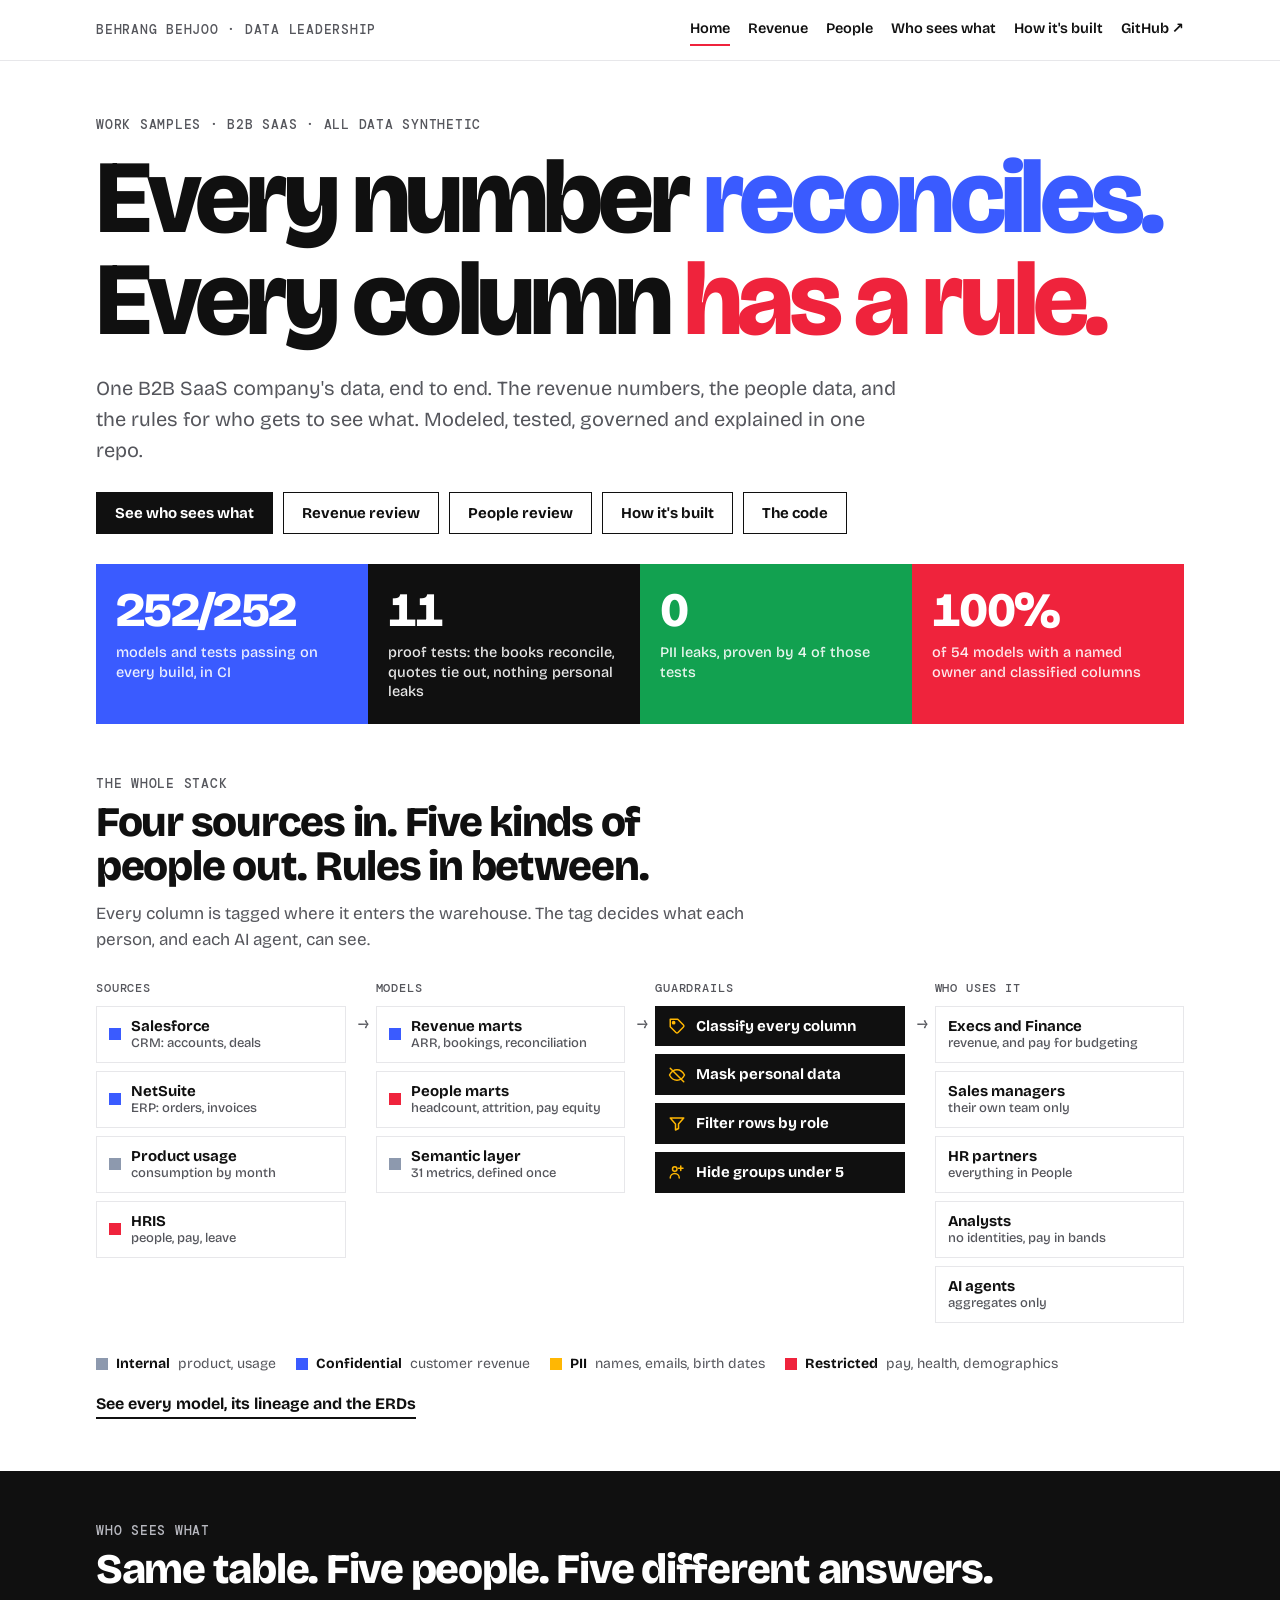
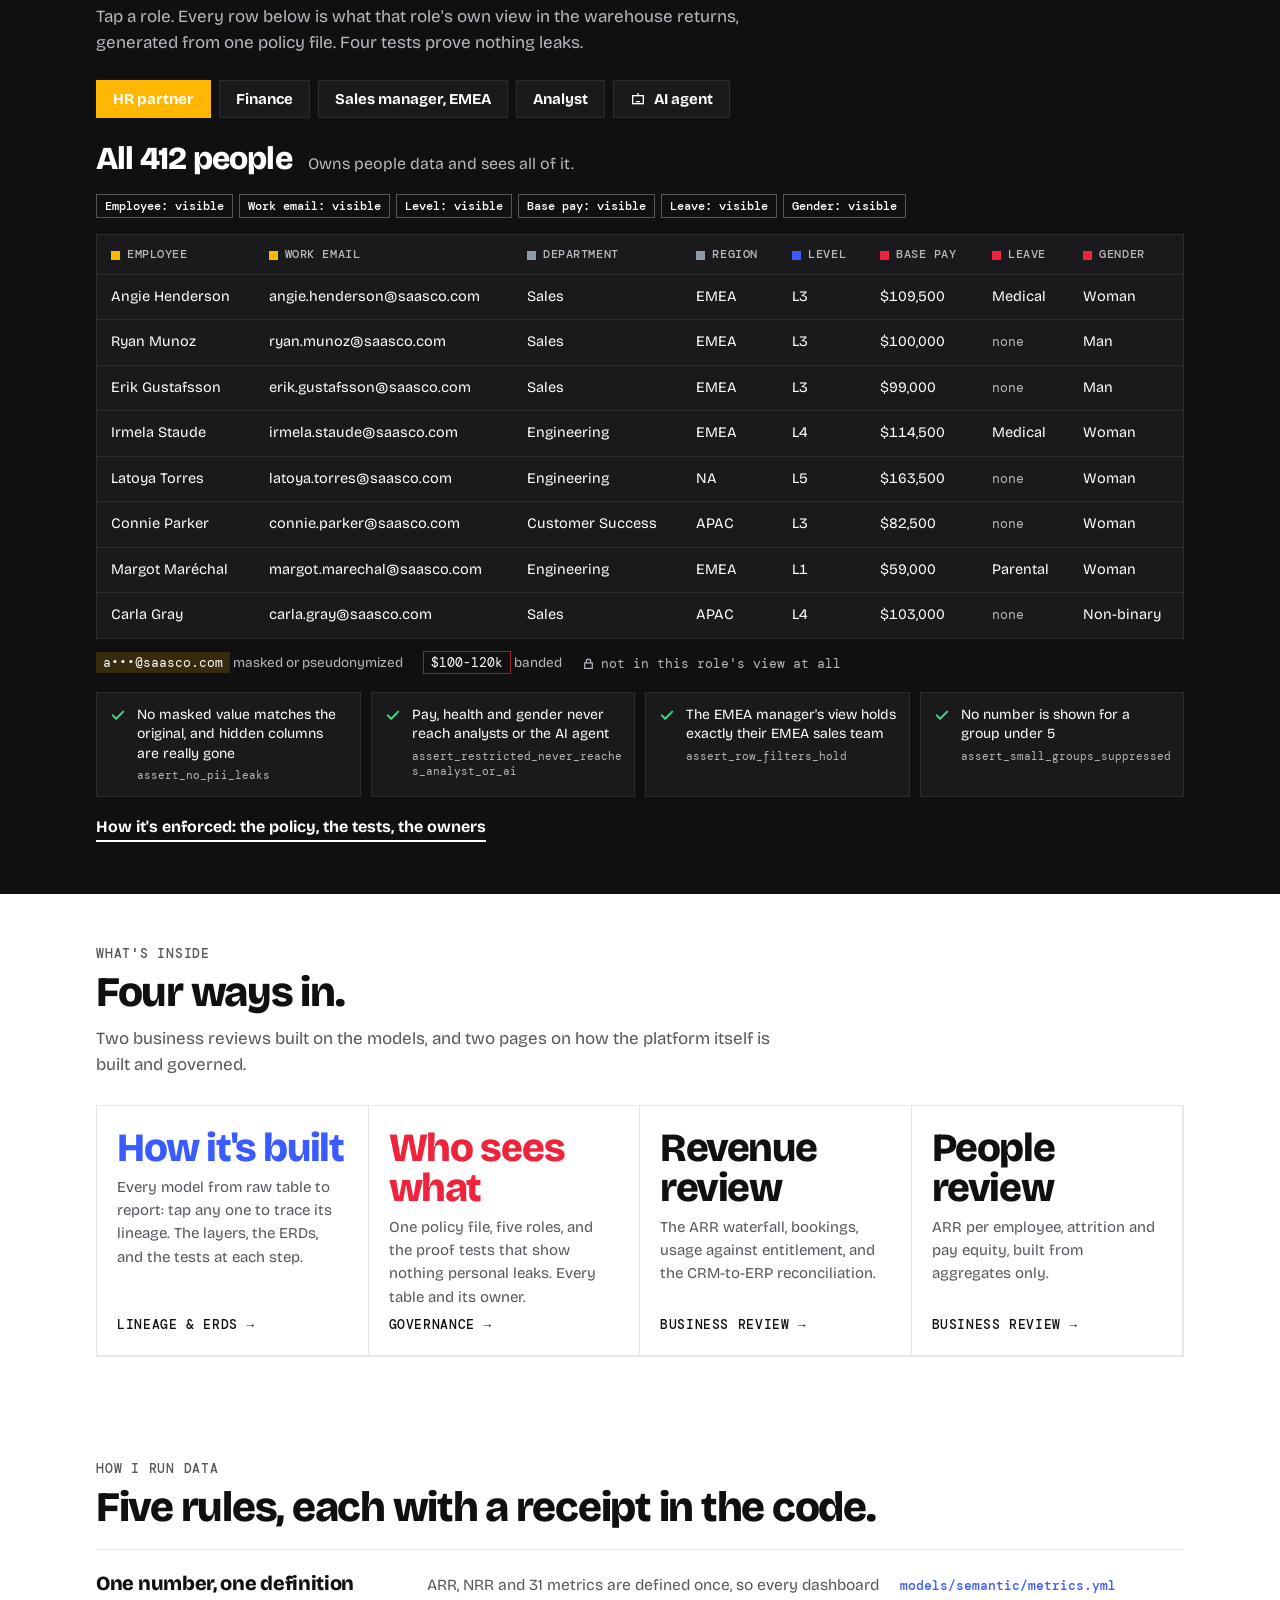
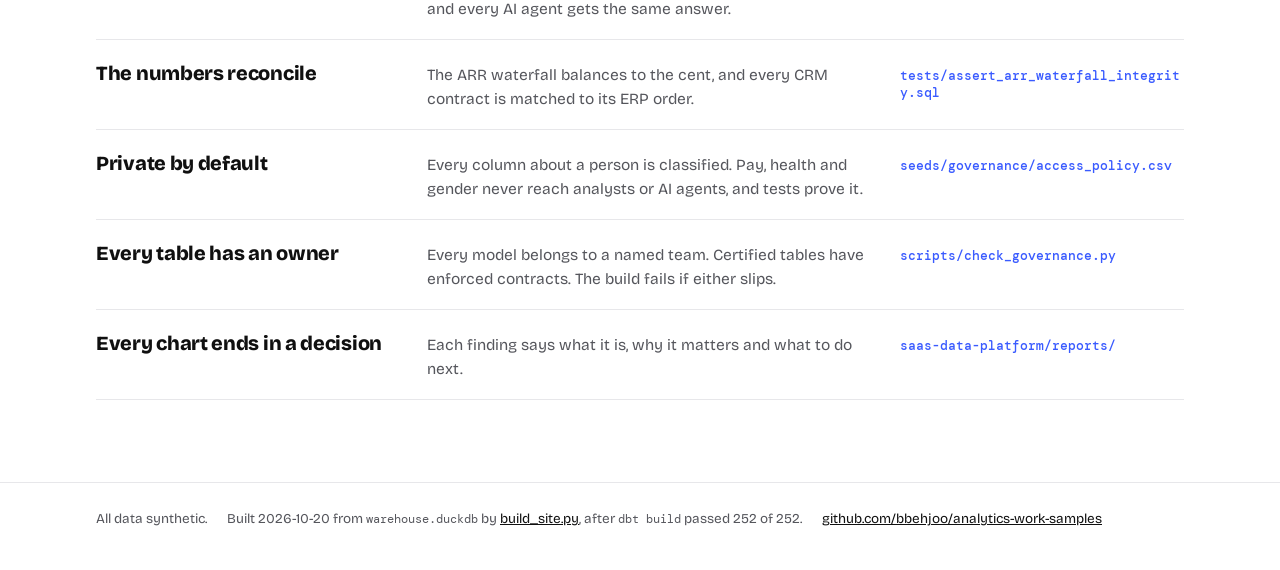
==== commit 9d0f4579: "Add CPQ: price books, quotes, discount approvals, and quote to cash - Deals are now priced off regio" ====
--- a/docs/index.html
+++ b/docs/index.html
@@ -346,10 +346,10 @@
 
 <div class="wrap">
   <div class="stats">
-    <div class="stat blue"><div class="v">197/197</div><div class="l">models and tests passing on every build, in CI</div></div>
-    <div class="stat ink"><div class="v">8</div><div class="l">proof tests: the books reconcile and nothing personal leaks</div></div>
+    <div class="stat blue"><div class="v">252/252</div><div class="l">models and tests passing on every build, in CI</div></div>
+    <div class="stat ink"><div class="v">11</div><div class="l">proof tests: the books reconcile, quotes tie out, nothing personal leaks</div></div>
     <div class="stat green"><div class="v">0</div><div class="l">PII leaks, proven by 4 of those tests</div></div>
-    <div class="stat red"><div class="v">100%</div><div class="l">of 45 models with a named owner and classified columns</div></div>
+    <div class="stat red"><div class="v">100%</div><div class="l">of 54 models with a named owner and classified columns</div></div>
   </div>
 </div>
 
@@ -370,7 +370,7 @@
         <h3>Models</h3>
         <div class="chip"><i class="dot confidential"></i><div>Revenue marts<small>ARR, bookings, reconciliation</small></div></div>
         <div class="chip"><i class="dot restricted"></i><div>People marts<small>headcount, attrition, pay equity</small></div></div>
-        <div class="chip"><i class="dot"></i><div>Semantic layer<small>20 metrics, defined once</small></div></div>
+        <div class="chip"><i class="dot"></i><div>Semantic layer<small>31 metrics, defined once</small></div></div>
       </div>
       <div class="col">
         <h3>Guardrails</h3>
@@ -449,7 +449,7 @@
     <div class="eyebrow">How I run data</div>
     <h2>Five rules, each with a receipt in the code.</h2>
     <div class="prins">
-      <div class="prin"><h3>One number, one definition</h3><p>ARR, NRR and 20 metrics are defined once, so every dashboard and every AI agent gets the same answer.</p><a href="https://github.com/bbehjoo/analytics-work-samples/blob/main/saas-data-platform/models/semantic/metrics.yml">models/semantic/metrics.yml</a></div>
+      <div class="prin"><h3>One number, one definition</h3><p>ARR, NRR and 31 metrics are defined once, so every dashboard and every AI agent gets the same answer.</p><a href="https://github.com/bbehjoo/analytics-work-samples/blob/main/saas-data-platform/models/semantic/metrics.yml">models/semantic/metrics.yml</a></div>
       <div class="prin"><h3>The numbers reconcile</h3><p>The ARR waterfall balances to the cent, and every CRM contract is matched to its ERP order.</p><a href="https://github.com/bbehjoo/analytics-work-samples/blob/main/saas-data-platform/tests/assert_arr_waterfall_integrity.sql">tests/assert_arr_waterfall_integrity.sql</a></div>
       <div class="prin"><h3>Private by default</h3><p>Every column about a person is classified. Pay, health and gender never reach analysts or AI agents, and tests prove it.</p><a href="https://github.com/bbehjoo/analytics-work-samples/blob/main/saas-data-platform/seeds/governance/access_policy.csv">seeds/governance/access_policy.csv</a></div>
       <div class="prin"><h3>Every table has an owner</h3><p>Every model belongs to a named team. Certified tables have enforced contracts. The build fails if either slips.</p><a href="https://github.com/bbehjoo/analytics-work-samples/blob/main/saas-data-platform/scripts/check_governance.py">scripts/check_governance.py</a></div>
@@ -462,11 +462,11 @@
 <footer>
   <div class="wrap">
     <span>All data synthetic.</span>
-    <span>Built 2026-10-20 from <code>warehouse.duckdb</code> by <a href="https://github.com/bbehjoo/analytics-work-samples/blob/main/saas-data-platform/scripts/build_site.py">build_site.py</a>, after <code>dbt build</code> passed 197 of 197.</span>
+    <span>Built 2026-10-20 from <code>warehouse.duckdb</code> by <a href="https://github.com/bbehjoo/analytics-work-samples/blob/main/saas-data-platform/scripts/build_site.py">build_site.py</a>, after <code>dbt build</code> passed 252 of 252.</span>
     <a href="https://github.com/bbehjoo/analytics-work-samples">github.com/bbehjoo/analytics-work-samples</a>
   </div>
 </footer>
-<script type="application/json" id="site-data">{"revenue":{"ending_arr":82082000.0,"nrr":1.0095302185981594,"grr":0.9916379382719936,"fy":2025,"fy_bookings":95439000.0,"pipeline_acv":17898000.0,"pipeline_n":83,"arr_trend":[{"ym":"2023-01","arr":1.51},{"ym":"2023-02","arr":7.4},{"ym":"2023-03","arr":7.78},{"ym":"2023-04","arr":10.09},{"ym":"2023-05","arr":14.86},{"ym":"2023-06","arr":18.93},{"ym":"2023-07","arr":20.09},{"ym":"2023-08","arr":21.28},{"ym":"2023-09","arr":23.24},{"ym":"2023-10","arr":27.73},{"ym":"2023-11","arr":30.49},{"ym":"2023-12","arr":30.77},{"ym":"2024-01","arr":31.51},{"ym":"2024-02","arr":34.46},{"ym":"2024-03","arr":35.81},{"ym":"2024-04","arr":37.5},{"ym":"2024-05","arr":39.53},{"ym":"2024-06","arr":41.71},{"ym":"2024-07","arr":41.95},{"ym":"2024-08","arr":42.9},{"ym":"2024-09","arr":46.3},{"ym":"2024-10","arr":48.58},{"ym":"2024-11","arr":54.69},{"ym":"2024-12","arr":57.0},{"ym":"2025-01","arr":59.19},{"ym":"2025-02","arr":61.45},{"ym":"2025-03","arr":65.6},{"ym":"2025-04","arr":67.44},{"ym":"2025-05","arr":69.49},{"ym":"2025-06","arr":76.54},{"ym":"2025-07","arr":76.93},{"ym":"2025-08","arr":77.96},{"ym":"2025-09","arr":78.96},{"ym":"2025-10","arr":81.07},{"ym":"2025-11","arr":83.88},{"ym":"2025-12","arr":82.08}],"bridge":[{"yr":2023,"new_logo":29675000.0,"expansion":1189000.0,"downgrade":-95000.0,"churn":0.0,"net_new":30769000.0,"ending":30769000.0},{"yr":2024,"new_logo":23414000.0,"expansion":5842000.0,"downgrade":-381000.0,"churn":-2648000.0,"net_new":26227000.0,"ending":56996000.0},{"yr":2025,"new_logo":14463000.0,"expansion":20248000.0,"downgrade":-1318000.0,"churn":-8307000.0,"net_new":25086000.0,"ending":82082000.0}],"bookings_cat":[{"category":"scheduled","acv":93544000.0},{"category":"new_logo","acv":69035000.0},{"category":"cross_sell","acv":13968000.0},{"category":"upsell","acv":13323000.0}],"bookings_seg":[{"segment":"Mid-Market","acv":76697000.0,"deals":265},{"segment":"SMB","acv":64092000.0,"deals":219},{"segment":"Enterprise","acv":47275000.0,"deals":170}],"usage":{"over_ent":2264,"healthy":4298,"under_util":715,"total":7277},"recon":[{"category":"missing_in_netsuite","n":8,"at_risk":2224000.0},{"category":"amount_mismatch","n":15,"at_risk":407850.0},{"category":"orphan_in_netsuite","n":5,"at_risk":207392.09000000003},{"category":"currency_rounding","n":6,"at_risk":151.9599999999773},{"category":"partially_invoiced","n":12,"at_risk":0.0},{"category":"timing_difference","n":10,"at_risk":0.0}],"at_risk":2839394.05},"people":{"rpe":[{"ym":"2023-01","ending_arr":1511000.0,"headcount":103,"arr_per_employee":14670.0},{"ym":"2023-02","ending_arr":7401000.0,"headcount":111,"arr_per_employee":66676.0},{"ym":"2023-03","ending_arr":7777000.0,"headcount":119,"arr_per_employee":65353.0},{"ym":"2023-04","ending_arr":10092000.0,"headcount":127,"arr_per_employee":79465.0},{"ym":"2023-05","ending_arr":14860000.0,"headcount":135,"arr_per_employee":110074.0},{"ym":"2023-06","ending_arr":18929000.0,"headcount":142,"arr_per_employee":133303.0},{"ym":"2023-07","ending_arr":20085000.0,"headcount":150,"arr_per_employee":133900.0},{"ym":"2023-08","ending_arr":21281000.0,"headcount":158,"arr_per_employee":134690.0},{"ym":"2023-09","ending_arr":23237000.0,"headcount":166,"arr_per_employee":139982.0},{"ym":"2023-10","ending_arr":27726000.0,"headcount":174,"arr_per_employee":159345.0},{"ym":"2023-11","ending_arr":30494000.0,"headcount":182,"arr_per_employee":167549.0},{"ym":"2023-12","ending_arr":30769000.0,"headcount":190,"arr_per_employee":161942.0},{"ym":"2024-01","ending_arr":31513000.0,"headcount":198,"arr_per_employee":159157.0},{"ym":"2024-02","ending_arr":34457000.0,"headcount":206,"arr_per_employee":167267.0},{"ym":"2024-03","ending_arr":35808000.0,"headcount":214,"arr_per_employee":167327.0},{"ym":"2024-04","ending_arr":37496000.0,"headcount":222,"arr_per_employee":168901.0},{"ym":"2024-05","ending_arr":39530000.0,"headcount":230,"arr_per_employee":171870.0},{"ym":"2024-06","ending_arr":41713000.0,"headcount":238,"arr_per_employee":175265.0},{"ym":"2024-07","ending_arr":41946000.0,"headcount":245,"arr_per_employee":171208.0},{"ym":"2024-08","ending_arr":42900000.0,"headcount":253,"arr_per_employee":169565.0},{"ym":"2024-09","ending_arr":46303000.0,"headcount":261,"arr_per_employee":177406.0},{"ym":"2024-10","ending_arr":48584000.0,"headcount":269,"arr_per_employee":180610.0},{"ym":"2024-11","ending_arr":54690000.0,"headcount":277,"arr_per_employee":197437.0},{"ym":"2024-12","ending_arr":56996000.0,"headcount":285,"arr_per_employee":199986.0},{"ym":"2025-01","ending_arr":59194000.0,"headcount":296,"arr_per_employee":199980.0},{"ym":"2025-02","ending_arr":61452000.0,"headcount":306,"arr_per_employee":200824.0},{"ym":"2025-03","ending_arr":65604000.0,"headcount":317,"arr_per_employee":206953.0},{"ym":"2025-04","ending_arr":67439000.0,"headcount":327,"arr_per_employee":206235.0},{"ym":"2025-05","ending_arr":69494000.0,"headcount":338,"arr_per_employee":205604.0},{"ym":"2025-06","ending_arr":76540000.0,"headcount":348,"arr_per_employee":219943.0},{"ym":"2025-07","ending_arr":76933000.0,"headcount":359,"arr_per_employee":214298.0},{"ym":"2025-08","ending_arr":77955000.0,"headcount":370,"arr_per_employee":210689.0},{"ym":"2025-09","ending_arr":78960000.0,"headcount":380,"arr_per_employee":207789.0},{"ym":"2025-10","ending_arr":81074000.0,"headcount":391,"arr_per_employee":207350.0},{"ym":"2025-11","ending_arr":83881000.0,"headcount":401,"arr_per_employee":209180.0},{"ym":"2025-12","ending_arr":82082000.0,"headcount":412,"arr_per_employee":199228.0}],"departments":[{"department":"Customer Success","is_suppressed":false,"headcount":36,"attrition_rate_ttm":0.307,"voluntary_attrition_rate_ttm":0.307,"avg_compa_ratio":1.003,"avg_base_pay_band":"$120-140k"},{"department":"Marketing","is_suppressed":false,"headcount":36,"attrition_rate_ttm":0.094,"voluntary_attrition_rate_ttm":0.094,"avg_compa_ratio":1.004,"avg_base_pay_band":"$120-140k"},{"department":"All departments","is_suppressed":false,"headcount":412,"attrition_rate_ttm":0.107,"voluntary_attrition_rate_ttm":0.088,"avg_compa_ratio":0.994,"avg_base_pay_band":"$100-120k"},{"department":"Engineering","is_suppressed":false,"headcount":138,"attrition_rate_ttm":0.109,"voluntary_attrition_rate_ttm":0.067,"avg_compa_ratio":0.986,"avg_base_pay_band":"$100-120k"},{"department":"Finance","is_suppressed":false,"headcount":19,"attrition_rate_ttm":0.066,"voluntary_attrition_rate_ttm":0.066,"avg_compa_ratio":1.009,"avg_base_pay_band":"$120-140k"},{"department":"Sales","is_suppressed":false,"headcount":114,"attrition_rate_ttm":0.073,"voluntary_attrition_rate_ttm":0.063,"avg_compa_ratio":0.991,"avg_base_pay_band":"$100-120k"},{"department":"Product","is_suppressed":false,"headcount":39,"attrition_rate_ttm":0.084,"voluntary_attrition_rate_ttm":0.056,"avg_compa_ratio":1.002,"avg_base_pay_band":"$120-140k"},{"department":"People","is_suppressed":false,"headcount":27,"attrition_rate_ttm":0.049,"voluntary_attrition_rate_ttm":0.049,"avg_compa_ratio":0.993,"avg_base_pay_band":"$100-120k"},{"department":"Legal","is_suppressed":true,"headcount":null,"attrition_rate_ttm":null,"voluntary_attrition_rate_ttm":null,"avg_compa_ratio":null,"avg_base_pay_band":null}],"pay_equity":[{"job_level":"All","gender":"Man","is_suppressed":false,"employees":219,"avg_compa_ratio":0.999,"avg_base_salary":116600.0,"gap_vs_men_pct":null,"cost_to_close_usd":null,"cost_to_close_pct_of_payroll":null},{"job_level":"All","gender":"Non-binary","is_suppressed":false,"employees":12,"avg_compa_ratio":0.988,"avg_base_salary":102400.0,"gap_vs_men_pct":-1.2,"cost_to_close_usd":null,"cost_to_close_pct_of_payroll":null},{"job_level":"All","gender":"Woman","is_suppressed":false,"employees":181,"avg_compa_ratio":0.987,"avg_base_salary":116100.0,"gap_vs_men_pct":-1.3,"cost_to_close_usd":null,"cost_to_close_pct_of_payroll":null},{"job_level":"L1","gender":"Man","is_suppressed":false,"employees":13,"avg_compa_ratio":0.988,"avg_base_salary":61000.0,"gap_vs_men_pct":null,"cost_to_close_usd":null,"cost_to_close_pct_of_payroll":null},{"job_level":"L1","gender":"Non-binary","is_suppressed":true,"employees":null,"avg_compa_ratio":null,"avg_base_salary":null,"gap_vs_men_pct":null,"cost_to_close_usd":null,"cost_to_close_pct_of_payroll":null},{"job_level":"L1","gender":"Woman","is_suppressed":false,"employees":9,"avg_compa_ratio":1.007,"avg_base_salary":64900.0,"gap_vs_men_pct":1.9,"cost_to_close_usd":5000.0,"cost_to_close_pct_of_payroll":0.01},{"job_level":"L2","gender":"Man","is_suppressed":false,"employees":40,"avg_compa_ratio":0.997,"avg_base_salary":81100.0,"gap_vs_men_pct":null,"cost_to_close_usd":null,"cost_to_close_pct_of_payroll":null},{"job_level":"L2","gender":"Non-binary","is_suppressed":true,"employees":null,"avg_compa_ratio":null,"avg_base_salary":null,"gap_vs_men_pct":null,"cost_to_close_usd":null,"cost_to_close_pct_of_payroll":null},{"job_level":"L2","gender":"Woman","is_suppressed":false,"employees":25,"avg_compa_ratio":0.995,"avg_base_salary":79300.0,"gap_vs_men_pct":-0.1,"cost_to_close_usd":29000.0,"cost_to_close_pct_of_payroll":0.06},{"job_level":"L3","gender":"Man","is_suppressed":false,"employees":61,"avg_compa_ratio":0.999,"avg_base_salary":97800.0,"gap_vs_men_pct":null,"cost_to_close_usd":null,"cost_to_close_pct_of_payroll":null},{"job_level":"L3","gender":"Non-binary","is_suppressed":false,"employees":5,"avg_compa_ratio":0.998,"avg_base_salary":105800.0,"gap_vs_men_pct":-0.0,"cost_to_close_usd":8000.0,"cost_to_close_pct_of_payroll":0.02},{"job_level":"L3","gender":"Woman","is_suppressed":false,"employees":50,"avg_compa_ratio":1.005,"avg_base_salary":101000.0,"gap_vs_men_pct":0.6,"cost_to_close_usd":99000.0,"cost_to_close_pct_of_payroll":0.21},{"job_level":"L4","gender":"Man","is_suppressed":false,"employees":59,"avg_compa_ratio":1.008,"avg_base_salary":127200.0,"gap_vs_men_pct":null,"cost_to_close_usd":null,"cost_to_close_pct_of_payroll":null},{"job_level":"L4","gender":"Non-binary","is_suppressed":true,"employees":null,"avg_compa_ratio":null,"avg_base_salary":null,"gap_vs_men_pct":null,"cost_to_close_usd":null,"cost_to_close_pct_of_payroll":null},{"job_level":"L4","gender":"Woman","is_suppressed":false,"employees":43,"avg_compa_ratio":0.943,"avg_base_salary":116700.0,"gap_vs_men_pct":-6.4,"cost_to_close_usd":345000.0,"cost_to_close_pct_of_payroll":0.72},{"job_level":"L5","gender":"Man","is_suppressed":false,"employees":28,"avg_compa_ratio":0.992,"avg_base_salary":157000.0,"gap_vs_men_pct":null,"cost_to_close_usd":null,"cost_to_close_pct_of_payroll":null},{"job_level":"L5","gender":"Non-binary","is_suppressed":true,"employees":null,"avg_compa_ratio":null,"avg_base_salary":null,"gap_vs_men_pct":null,"cost_to_close_usd":null,"cost_to_close_pct_of_payroll":null},{"job_level":"L5","gender":"Woman","is_suppressed":false,"employees":40,"avg_compa_ratio":1.001,"avg_base_salary":147300.0,"gap_vs_men_pct":0.9,"cost_to_close_usd":61000.0,"cost_to_close_pct_of_payroll":0.13},{"job_level":"L6","gender":"Man","is_suppressed":false,"employees":13,"avg_compa_ratio":1.005,"avg_base_salary":185900.0,"gap_vs_men_pct":null,"cost_to_close_usd":null,"cost_to_close_pct_of_payroll":null},{"job_level":"L6","gender":"Woman","is_suppressed":false,"employees":12,"avg_compa_ratio":0.982,"avg_base_salary":164800.0,"gap_vs_men_pct":-2.3,"cost_to_close_usd":82000.0,"cost_to_close_pct_of_payroll":0.17},{"job_level":"L7","gender":"Man","is_suppressed":false,"employees":5,"avg_compa_ratio":0.991,"avg_base_salary":242700.0,"gap_vs_men_pct":null,"cost_to_close_usd":null,"cost_to_close_pct_of_payroll":null},{"job_level":"L7","gender":"Woman","is_suppressed":true,"employees":null,"avg_compa_ratio":null,"avg_base_salary":null,"gap_vs_men_pct":null,"cost_to_close_usd":null,"cost_to_close_pct_of_payroll":null}],"company":{"department":"All departments","is_suppressed":false,"headcount":412,"attrition_rate_ttm":0.107,"voluntary_attrition_rate_ttm":0.088,"avg_compa_ratio":0.994,"avg_base_pay_band":"$100-120k"}},"access":{"columns":[{"key":"employee_name","label":"Employee","cls":"pii"},{"key":"work_email","label":"Work email","cls":"pii"},{"key":"department","label":"Department","cls":"internal"},{"key":"region","label":"Region","cls":"internal"},{"key":"job_level","label":"Level","cls":"confidential"},{"key":"base_salary","label":"Base pay","cls":"restricted"},{"key":"current_leave_type","label":"Leave","cls":"restricted"},{"key":"gender","label":"Gender","cls":"restricted"}],"examples":{"name":"Angie Henderson","pseudo":"Employee 7BA990","mask":"a\u2022\u2022\u2022@saasco.com","band":"$100-120k","age":"30s"},"views":{"hr":{"label":"HR partner","rows":[{"employee_name":{"t":"full","v":"Angie Henderson"},"work_email":{"t":"full","v":"angie.henderson@saasco.com"},"department":{"t":"full","v":"Sales"},"region":{"t":"full","v":"EMEA"},"job_level":{"t":"full","v":"L3"},"base_salary":{"t":"full","v":"109500"},"current_leave_type":{"t":"full","v":"Medical"},"gender":{"t":"full","v":"Woman"}},{"employee_name":{"t":"full","v":"Ryan Munoz"},"work_email":{"t":"full","v":"ryan.munoz@saasco.com"},"department":{"t":"full","v":"Sales"},"region":{"t":"full","v":"EMEA"},"job_level":{"t":"full","v":"L3"},"base_salary":{"t":"full","v":"100000"},"current_leave_type":{"t":"full","v":null},"gender":{"t":"full","v":"Man"}},{"employee_name":{"t":"full","v":"Erik Gustafsson"},"work_email":{"t":"full","v":"erik.gustafsson@saasco.com"},"department":{"t":"full","v":"Sales"},"region":{"t":"full","v":"EMEA"},"job_level":{"t":"full","v":"L3"},"base_salary":{"t":"full","v":"99000"},"current_leave_type":{"t":"full","v":null},"gender":{"t":"full","v":"Man"}},{"employee_name":{"t":"full","v":"Irmela Staude"},"work_email":{"t":"full","v":"irmela.staude@saasco.com"},"department":{"t":"full","v":"Engineering"},"region":{"t":"full","v":"EMEA"},"job_level":{"t":"full","v":"L4"},"base_salary":{"t":"full","v":"114500"},"current_leave_type":{"t":"full","v":"Medical"},"gender":{"t":"full","v":"Woman"}},{"employee_name":{"t":"full","v":"Latoya Torres"},"work_email":{"t":"full","v":"latoya.torres@saasco.com"},"department":{"t":"full","v":"Engineering"},"region":{"t":"full","v":"NA"},"job_level":{"t":"full","v":"L5"},"base_salary":{"t":"full","v":"163500"},"current_leave_type":{"t":"full","v":null},"gender":{"t":"full","v":"Woman"}},{"employee_name":{"t":"full","v":"Connie Parker"},"work_email":{"t":"full","v":"connie.parker@saasco.com"},"department":{"t":"full","v":"Customer Success"},"region":{"t":"full","v":"APAC"},"job_level":{"t":"full","v":"L3"},"base_salary":{"t":"full","v":"82500"},"current_leave_type":{"t":"full","v":null},"gender":{"t":"full","v":"Woman"}},{"employee_name":{"t":"full","v":"Margot Mar\u00e9chal"},"work_email":{"t":"full","v":"margot.marechal@saasco.com"},"department":{"t":"full","v":"Engineering"},"region":{"t":"full","v":"EMEA"},"job_level":{"t":"full","v":"L1"},"base_salary":{"t":"full","v":"59000"},"current_leave_type":{"t":"full","v":"Parental"},"gender":{"t":"full","v":"Woman"}},{"employee_name":{"t":"full","v":"Carla Gray"},"work_email":{"t":"full","v":"carla.gray@saasco.com"},"department":{"t":"full","v":"Sales"},"region":{"t":"full","v":"APAC"},"job_level":{"t":"full","v":"L4"},"base_salary":{"t":"full","v":"103000"},"current_leave_type":{"t":"full","v":null},"gender":{"t":"full","v":"Non-binary"}}],"visible":412,"total":412,"hidden":[],"columns":26,"rules":[{"label":"Employee","t":"full"},{"label":"Work email","t":"full"},{"label":"Level","t":"full"},{"label":"Base pay","t":"full"},{"label":"Leave","t":"full"},{"label":"Gender","t":"full"}],"description":"Owns people data and sees all of it."},"finance":{"label":"Finance","rows":[{"employee_name":{"t":"pseudonymize","v":"Employee 7BA990"},"work_email":{"t":"mask","v":"a\u2022\u2022\u2022@saasco.com"},"department":{"t":"full","v":"Sales"},"region":{"t":"full","v":"EMEA"},"job_level":{"t":"full","v":"L3"},"base_salary":{"t":"full","v":"109500"},"current_leave_type":{"t":"hide"},"gender":{"t":"hide"}},{"employee_name":{"t":"pseudonymize","v":"Employee 4A12B1"},"work_email":{"t":"mask","v":"r\u2022\u2022\u2022@saasco.com"},"department":{"t":"full","v":"Sales"},"region":{"t":"full","v":"EMEA"},"job_level":{"t":"full","v":"L3"},"base_salary":{"t":"full","v":"100000"},"current_leave_type":{"t":"hide"},"gender":{"t":"hide"}},{"employee_name":{"t":"pseudonymize","v":"Employee 8A95C3"},"work_email":{"t":"mask","v":"e\u2022\u2022\u2022@saasco.com"},"department":{"t":"full","v":"Sales"},"region":{"t":"full","v":"EMEA"},"job_level":{"t":"full","v":"L3"},"base_salary":{"t":"full","v":"99000"},"current_leave_type":{"t":"hide"},"gender":{"t":"hide"}},{"employee_name":{"t":"pseudonymize","v":"Employee 7601BF"},"work_email":{"t":"mask","v":"i\u2022\u2022\u2022@saasco.com"},"department":{"t":"full","v":"Engineering"},"region":{"t":"full","v":"EMEA"},"job_level":{"t":"full","v":"L4"},"base_salary":{"t":"full","v":"114500"},"current_leave_type":{"t":"hide"},"gender":{"t":"hide"}},{"employee_name":{"t":"pseudonymize","v":"Employee 8EFA11"},"work_email":{"t":"mask","v":"l\u2022\u2022\u2022@saasco.com"},"department":{"t":"full","v":"Engineering"},"region":{"t":"full","v":"NA"},"job_level":{"t":"full","v":"L5"},"base_salary":{"t":"full","v":"163500"},"current_leave_type":{"t":"hide"},"gender":{"t":"hide"}},{"employee_name":{"t":"pseudonymize","v":"Employee D2235C"},"work_email":{"t":"mask","v":"c\u2022\u2022\u2022@saasco.com"},"department":{"t":"full","v":"Customer Success"},"region":{"t":"full","v":"APAC"},"job_level":{"t":"full","v":"L3"},"base_salary":{"t":"full","v":"82500"},"current_leave_type":{"t":"hide"},"gender":{"t":"hide"}},{"employee_name":{"t":"pseudonymize","v":"Employee 7C4195"},"work_email":{"t":"mask","v":"m\u2022\u2022\u2022@saasco.com"},"department":{"t":"full","v":"Engineering"},"region":{"t":"full","v":"EMEA"},"job_level":{"t":"full","v":"L1"},"base_salary":{"t":"full","v":"59000"},"current_leave_type":{"t":"hide"},"gender":{"t":"hide"}},{"employee_name":{"t":"pseudonymize","v":"Employee 9950F0"},"work_email":{"t":"mask","v":"c\u2022\u2022\u2022@saasco.com"},"department":{"t":"full","v":"Sales"},"region":{"t":"full","v":"APAC"},"job_level":{"t":"full","v":"L4"},"base_salary":{"t":"full","v":"103000"},"current_leave_type":{"t":"hide"},"gender":{"t":"hide"}}],"visible":412,"total":412,"hidden":["current_leave_type","gender"],"columns":21,"rules":[{"label":"Employee","t":"pseudonymize"},{"label":"Work email","t":"mask"},{"label":"Level","t":"full"},{"label":"Base pay","t":"full"},{"label":"Leave","t":"hide"},{"label":"Gender","t":"hide"}],"description":"Sees pay for budgeting; names pseudonymized; health and demographics hidden."},"sales_manager_emea":{"label":"Sales manager, EMEA","rows":[{"employee_name":{"t":"full","v":"Angie Henderson"},"work_email":{"t":"full","v":"angie.henderson@saasco.com"},"department":{"t":"full","v":"Sales"},"region":{"t":"full","v":"EMEA"},"job_level":{"t":"full","v":"L3"},"base_salary":{"t":"hide"},"current_leave_type":{"t":"flag","v":"Away"},"gender":{"t":"hide"}},{"employee_name":{"t":"full","v":"Ryan Munoz"},"work_email":{"t":"full","v":"ryan.munoz@saasco.com"},"department":{"t":"full","v":"Sales"},"region":{"t":"full","v":"EMEA"},"job_level":{"t":"full","v":"L3"},"base_salary":{"t":"hide"},"current_leave_type":{"t":"flag","v":null},"gender":{"t":"hide"}},{"employee_name":{"t":"full","v":"Erik Gustafsson"},"work_email":{"t":"full","v":"erik.gustafsson@saasco.com"},"department":{"t":"full","v":"Sales"},"region":{"t":"full","v":"EMEA"},"job_level":{"t":"full","v":"L3"},"base_salary":{"t":"hide"},"current_leave_type":{"t":"flag","v":null},"gender":{"t":"hide"}}],"visible":33,"total":412,"hidden":["base_salary","gender"],"columns":18,"rules":[{"label":"Employee","t":"full"},{"label":"Work email","t":"full"},{"label":"Level","t":"full"},{"label":"Base pay","t":"hide"},{"label":"Leave","t":"flag"},{"label":"Gender","t":"hide"}],"description":"Sees their own EMEA sales team by name; pay and leave reasons hidden."},"analyst":{"label":"Analyst","rows":[{"employee_name":{"t":"pseudonymize","v":"Employee 7BA990"},"work_email":{"t":"mask","v":"a\u2022\u2022\u2022@saasco.com"},"department":{"t":"full","v":"Sales"},"region":{"t":"full","v":"EMEA"},"job_level":{"t":"full","v":"L3"},"base_salary":{"t":"band","v":"$100-120k"},"current_leave_type":{"t":"hide"},"gender":{"t":"hide"}},{"employee_name":{"t":"pseudonymize","v":"Employee 4A12B1"},"work_email":{"t":"mask","v":"r\u2022\u2022\u2022@saasco.com"},"department":{"t":"full","v":"Sales"},"region":{"t":"full","v":"EMEA"},"job_level":{"t":"full","v":"L3"},"base_salary":{"t":"band","v":"$100-120k"},"current_leave_type":{"t":"hide"},"gender":{"t":"hide"}},{"employee_name":{"t":"pseudonymize","v":"Employee 8A95C3"},"work_email":{"t":"mask","v":"e\u2022\u2022\u2022@saasco.com"},"department":{"t":"full","v":"Sales"},"region":{"t":"full","v":"EMEA"},"job_level":{"t":"full","v":"L3"},"base_salary":{"t":"band","v":"$80-100k"},"current_leave_type":{"t":"hide"},"gender":{"t":"hide"}},{"employee_name":{"t":"pseudonymize","v":"Employee 7601BF"},"work_email":{"t":"mask","v":"i\u2022\u2022\u2022@saasco.com"},"department":{"t":"full","v":"Engineering"},"region":{"t":"full","v":"EMEA"},"job_level":{"t":"full","v":"L4"},"base_salary":{"t":"band","v":"$100-120k"},"current_leave_type":{"t":"hide"},"gender":{"t":"hide"}},{"employee_name":{"t":"pseudonymize","v":"Employee 8EFA11"},"work_email":{"t":"mask","v":"l\u2022\u2022\u2022@saasco.com"},"department":{"t":"full","v":"Engineering"},"region":{"t":"full","v":"NA"},"job_level":{"t":"full","v":"L5"},"base_salary":{"t":"band","v":"$160-180k"},"current_leave_type":{"t":"hide"},"gender":{"t":"hide"}},{"employee_name":{"t":"pseudonymize","v":"Employee D2235C"},"work_email":{"t":"mask","v":"c\u2022\u2022\u2022@saasco.com"},"department":{"t":"full","v":"Customer Success"},"region":{"t":"full","v":"APAC"},"job_level":{"t":"full","v":"L3"},"base_salary":{"t":"band","v":"$80-100k"},"current_leave_type":{"t":"hide"},"gender":{"t":"hide"}},{"employee_name":{"t":"pseudonymize","v":"Employee 7C4195"},"work_email":{"t":"mask","v":"m\u2022\u2022\u2022@saasco.com"},"department":{"t":"full","v":"Engineering"},"region":{"t":"full","v":"EMEA"},"job_level":{"t":"full","v":"L1"},"base_salary":{"t":"band","v":"$40-60k"},"current_leave_type":{"t":"hide"},"gender":{"t":"hide"}},{"employee_name":{"t":"pseudonymize","v":"Employee 9950F0"},"work_email":{"t":"mask","v":"c\u2022\u2022\u2022@saasco.com"},"department":{"t":"full","v":"Sales"},"region":{"t":"full","v":"APAC"},"job_level":{"t":"full","v":"L4"},"base_salary":{"t":"band","v":"$100-120k"},"current_leave_type":{"t":"hide"},"gender":{"t":"hide"}}],"visible":412,"total":412,"hidden":["current_leave_type","gender"],"columns":19,"rules":[{"label":"Employee","t":"pseudonymize"},{"label":"Work email","t":"mask"},{"label":"Level","t":"full"},{"label":"Base pay","t":"band"},{"label":"Leave","t":"hide"},{"label":"Gender","t":"hide"}],"description":"Sees everyone without identities; pay and age in bands."}},"ai":{"departments":[{"department":"All departments","is_suppressed":false,"headcount":412,"avg_base_pay_band":"$100-120k"},{"department":"Engineering","is_suppressed":false,"headcount":138,"avg_base_pay_band":"$100-120k"},{"department":"Sales","is_suppressed":false,"headcount":114,"avg_base_pay_band":"$100-120k"},{"department":"Product","is_suppressed":false,"headcount":39,"avg_base_pay_band":"$120-140k"},{"department":"Marketing","is_suppressed":false,"headcount":36,"avg_base_pay_band":"$120-140k"},{"department":"Customer Success","is_suppressed":false,"headcount":36,"avg_base_pay_band":"$120-140k"},{"department":"People","is_suppressed":false,"headcount":27,"avg_base_pay_band":"$100-120k"},{"department":"Finance","is_suppressed":false,"headcount":19,"avg_base_pay_band":"$120-140k"},{"department":"Legal","is_suppressed":true,"headcount":null,"avg_base_pay_band":null}],"description":"No person-level rows; suppressed aggregates only."},"sample_size":8}}</script>
+<script type="application/json" id="site-data">{"revenue":{"cpq":{"timing":[{"is_quarter_end_month":true,"discount":0.24253822785044957,"deals":151},{"is_quarter_end_month":false,"discount":0.17061908741389828,"deals":260}],"segment":[{"segment":"Enterprise","discount":0.2738707147760075},{"segment":"Mid-Market","discount":0.1981476516625788},{"segment":"SMB","discount":0.13767353424978002}],"avg_discount":0.19651222914850533,"win_rate":0.38737040527803956,"decided":1061,"approvals":{"required":86,"approved":77,"unapproved":9,"unapproved_amount":1253270.5300000003,"approval_days":2.6363636363636362},"q2c":[{"status":"clean","n":596},{"status":"amount_mismatch","n":14},{"status":"partially_invoiced","n":12},{"status":"timing_difference","n":10},{"status":"discount not approved","n":9},{"status":"missing_in_netsuite","n":8},{"status":"currency_rounding","n":5}]},"ending_arr":85705668.52999996,"nrr":1.0108830049485602,"grr":0.9915450886404188,"fy":2025,"fy_bookings":100095834.32000001,"pipeline_acv":21406181.20000001,"pipeline_n":83,"arr_trend":[{"ym":"2023-01","arr":1.37},{"ym":"2023-02","arr":7.77},{"ym":"2023-03","arr":8.1},{"ym":"2023-04","arr":10.43},{"ym":"2023-05","arr":15.12},{"ym":"2023-06","arr":18.61},{"ym":"2023-07","arr":19.76},{"ym":"2023-08","arr":20.99},{"ym":"2023-09","arr":22.86},{"ym":"2023-10","arr":27.41},{"ym":"2023-11","arr":30.3},{"ym":"2023-12","arr":30.58},{"ym":"2024-01","arr":31.29},{"ym":"2024-02","arr":34.49},{"ym":"2024-03","arr":35.72},{"ym":"2024-04","arr":37.42},{"ym":"2024-05","arr":39.59},{"ym":"2024-06","arr":41.83},{"ym":"2024-07","arr":42.16},{"ym":"2024-08","arr":43.22},{"ym":"2024-09","arr":46.57},{"ym":"2024-10","arr":49.05},{"ym":"2024-11","arr":55.46},{"ym":"2024-12","arr":57.79},{"ym":"2025-01","arr":60.27},{"ym":"2025-02","arr":62.88},{"ym":"2025-03","arr":67.12},{"ym":"2025-04","arr":69.21},{"ym":"2025-05","arr":71.56},{"ym":"2025-06","arr":78.62},{"ym":"2025-07","arr":79.62},{"ym":"2025-08","arr":80.78},{"ym":"2025-09","arr":81.84},{"ym":"2025-10","arr":84.28},{"ym":"2025-11","arr":87.53},{"ym":"2025-12","arr":85.71}],"bridge":[{"yr":2023,"new_logo":29535489.78,"expansion":1123032.55,"downgrade":-77614.65999999992,"churn":0.0,"net_new":30580907.669999998,"ending":30580907.669999998},{"yr":2024,"new_logo":24155106.720000003,"expansion":6204054.4,"downgrade":-416204.35,"churn":-2734470.0,"net_new":27208486.77000001,"ending":57789394.43999998},{"yr":2025,"new_logo":15128728.02,"expansion":22678110.029999986,"downgrade":-1430996.7900000003,"churn":-8459567.17,"net_new":27916274.08999998,"ending":85705668.52999996}],"bookings_cat":[{"category":"scheduled","acv":95022880.31000005},{"category":"new_logo","acv":70544300.56999996},{"category":"cross_sell","acv":15414023.370000005},{"category":"upsell","acv":14603726.699999996}],"bookings_seg":[{"segment":"Mid-Market","acv":79389128.66999994,"deals":265},{"segment":"SMB","acv":70476601.19999999,"deals":219},{"segment":"Enterprise","acv":43781832.19,"deals":170}],"usage":{"over_ent":2264,"healthy":4298,"under_util":715,"total":7277},"recon":[{"category":"missing_in_netsuite","n":8,"at_risk":2299784.8400000003},{"category":"amount_mismatch","n":15,"at_risk":436975.98999999964},{"category":"orphan_in_netsuite","n":5,"at_risk":207392.09000000003},{"category":"currency_rounding","n":6,"at_risk":151.95999999995547},{"category":"timing_difference","n":10,"at_risk":0.0},{"category":"partially_invoiced","n":12,"at_risk":0.0}],"at_risk":2944304.88},"people":{"rpe":[{"ym":"2023-01","ending_arr":1369514.5,"headcount":103,"arr_per_employee":13296.0},{"ym":"2023-02","ending_arr":7770610.81,"headcount":111,"arr_per_employee":70006.0},{"ym":"2023-03","ending_arr":8097183.31,"headcount":119,"arr_per_employee":68044.0},{"ym":"2023-04","ending_arr":10427402.059999999,"headcount":127,"arr_per_employee":82106.0},{"ym":"2023-05","ending_arr":15123770.81,"headcount":135,"arr_per_employee":112028.0},{"ym":"2023-06","ending_arr":18611884.86,"headcount":142,"arr_per_employee":131070.0},{"ym":"2023-07","ending_arr":19756438.66,"headcount":150,"arr_per_employee":131710.0},{"ym":"2023-08","ending_arr":20989949.66,"headcount":158,"arr_per_employee":132848.0},{"ym":"2023-09","ending_arr":22859098.66,"headcount":166,"arr_per_employee":137705.0},{"ym":"2023-10","ending_arr":27413767.33,"headcount":174,"arr_per_employee":157550.0},{"ym":"2023-11","ending_arr":30296704.83,"headcount":182,"arr_per_employee":166465.0},{"ym":"2023-12","ending_arr":30580907.669999998,"headcount":190,"arr_per_employee":160952.0},{"ym":"2024-01","ending_arr":31292818.21,"headcount":198,"arr_per_employee":158045.0},{"ym":"2024-02","ending_arr":34488875.65,"headcount":206,"arr_per_employee":167422.0},{"ym":"2024-03","ending_arr":35716819.559999995,"headcount":214,"arr_per_employee":166901.0},{"ym":"2024-04","ending_arr":37424141.059999995,"headcount":222,"arr_per_employee":168577.0},{"ym":"2024-05","ending_arr":39592020.239999995,"headcount":230,"arr_per_employee":172139.0},{"ym":"2024-06","ending_arr":41834926.38999999,"headcount":238,"arr_per_employee":175777.0},{"ym":"2024-07","ending_arr":42159991.4,"headcount":245,"arr_per_employee":172082.0},{"ym":"2024-08","ending_arr":43218115.309999995,"headcount":253,"arr_per_employee":170823.0},{"ym":"2024-09","ending_arr":46572753.84999999,"headcount":261,"arr_per_employee":178440.0},{"ym":"2024-10","ending_arr":49048285.82999998,"headcount":269,"arr_per_employee":182336.0},{"ym":"2024-11","ending_arr":55464774.62999999,"headcount":277,"arr_per_employee":200234.0},{"ym":"2024-12","ending_arr":57789394.43999998,"headcount":285,"arr_per_employee":202770.0},{"ym":"2025-01","ending_arr":60272260.779999994,"headcount":296,"arr_per_employee":203623.0},{"ym":"2025-02","ending_arr":62880222.519999996,"headcount":306,"arr_per_employee":205491.0},{"ym":"2025-03","ending_arr":67124979.36000001,"headcount":317,"arr_per_employee":211751.0},{"ym":"2025-04","ending_arr":69213495.89000003,"headcount":327,"arr_per_employee":211662.0},{"ym":"2025-05","ending_arr":71563695.52000004,"headcount":338,"arr_per_employee":211727.0},{"ym":"2025-06","ending_arr":78624070.18000002,"headcount":348,"arr_per_employee":225931.0},{"ym":"2025-07","ending_arr":79616699.49000002,"headcount":359,"arr_per_employee":221774.0},{"ym":"2025-08","ending_arr":80776282.88,"headcount":370,"arr_per_employee":218314.0},{"ym":"2025-09","ending_arr":81842122.87000002,"headcount":380,"arr_per_employee":215374.0},{"ym":"2025-10","ending_arr":84279647.64999999,"headcount":391,"arr_per_employee":215549.0},{"ym":"2025-11","ending_arr":87531506.97999997,"headcount":401,"arr_per_employee":218283.0},{"ym":"2025-12","ending_arr":85705668.52999996,"headcount":412,"arr_per_employee":208023.0}],"departments":[{"department":"Customer Success","is_suppressed":false,"headcount":36,"attrition_rate_ttm":0.307,"voluntary_attrition_rate_ttm":0.307,"avg_compa_ratio":1.003,"avg_base_pay_band":"$120-140k"},{"department":"Marketing","is_suppressed":false,"headcount":36,"attrition_rate_ttm":0.094,"voluntary_attrition_rate_ttm":0.094,"avg_compa_ratio":1.004,"avg_base_pay_band":"$120-140k"},{"department":"All departments","is_suppressed":false,"headcount":412,"attrition_rate_ttm":0.107,"voluntary_attrition_rate_ttm":0.088,"avg_compa_ratio":0.994,"avg_base_pay_band":"$100-120k"},{"department":"Engineering","is_suppressed":false,"headcount":138,"attrition_rate_ttm":0.109,"voluntary_attrition_rate_ttm":0.067,"avg_compa_ratio":0.986,"avg_base_pay_band":"$100-120k"},{"department":"Finance","is_suppressed":false,"headcount":19,"attrition_rate_ttm":0.066,"voluntary_attrition_rate_ttm":0.066,"avg_compa_ratio":1.009,"avg_base_pay_band":"$120-140k"},{"department":"Sales","is_suppressed":false,"headcount":114,"attrition_rate_ttm":0.073,"voluntary_attrition_rate_ttm":0.063,"avg_compa_ratio":0.991,"avg_base_pay_band":"$100-120k"},{"department":"Product","is_suppressed":false,"headcount":39,"attrition_rate_ttm":0.084,"voluntary_attrition_rate_ttm":0.056,"avg_compa_ratio":1.002,"avg_base_pay_band":"$120-140k"},{"department":"People","is_suppressed":false,"headcount":27,"attrition_rate_ttm":0.049,"voluntary_attrition_rate_ttm":0.049,"avg_compa_ratio":0.993,"avg_base_pay_band":"$100-120k"},{"department":"Legal","is_suppressed":true,"headcount":null,"attrition_rate_ttm":null,"voluntary_attrition_rate_ttm":null,"avg_compa_ratio":null,"avg_base_pay_band":null}],"pay_equity":[{"job_level":"All","gender":"Man","is_suppressed":false,"employees":219,"avg_compa_ratio":0.999,"avg_base_salary":116600.0,"gap_vs_men_pct":null,"cost_to_close_usd":null,"cost_to_close_pct_of_payroll":null},{"job_level":"All","gender":"Non-binary","is_suppressed":false,"employees":12,"avg_compa_ratio":0.988,"avg_base_salary":102400.0,"gap_vs_men_pct":-1.2,"cost_to_close_usd":null,"cost_to_close_pct_of_payroll":null},{"job_level":"All","gender":"Woman","is_suppressed":false,"employees":181,"avg_compa_ratio":0.987,"avg_base_salary":116100.0,"gap_vs_men_pct":-1.3,"cost_to_close_usd":null,"cost_to_close_pct_of_payroll":null},{"job_level":"L1","gender":"Man","is_suppressed":false,"employees":13,"avg_compa_ratio":0.988,"avg_base_salary":61000.0,"gap_vs_men_pct":null,"cost_to_close_usd":null,"cost_to_close_pct_of_payroll":null},{"job_level":"L1","gender":"Non-binary","is_suppressed":true,"employees":null,"avg_compa_ratio":null,"avg_base_salary":null,"gap_vs_men_pct":null,"cost_to_close_usd":null,"cost_to_close_pct_of_payroll":null},{"job_level":"L1","gender":"Woman","is_suppressed":false,"employees":9,"avg_compa_ratio":1.007,"avg_base_salary":64900.0,"gap_vs_men_pct":1.9,"cost_to_close_usd":5000.0,"cost_to_close_pct_of_payroll":0.01},{"job_level":"L2","gender":"Man","is_suppressed":false,"employees":40,"avg_compa_ratio":0.997,"avg_base_salary":81100.0,"gap_vs_men_pct":null,"cost_to_close_usd":null,"cost_to_close_pct_of_payroll":null},{"job_level":"L2","gender":"Non-binary","is_suppressed":true,"employees":null,"avg_compa_ratio":null,"avg_base_salary":null,"gap_vs_men_pct":null,"cost_to_close_usd":null,"cost_to_close_pct_of_payroll":null},{"job_level":"L2","gender":"Woman","is_suppressed":false,"employees":25,"avg_compa_ratio":0.995,"avg_base_salary":79300.0,"gap_vs_men_pct":-0.1,"cost_to_close_usd":29000.0,"cost_to_close_pct_of_payroll":0.06},{"job_level":"L3","gender":"Man","is_suppressed":false,"employees":61,"avg_compa_ratio":0.999,"avg_base_salary":97800.0,"gap_vs_men_pct":null,"cost_to_close_usd":null,"cost_to_close_pct_of_payroll":null},{"job_level":"L3","gender":"Non-binary","is_suppressed":false,"employees":5,"avg_compa_ratio":0.998,"avg_base_salary":105800.0,"gap_vs_men_pct":-0.0,"cost_to_close_usd":8000.0,"cost_to_close_pct_of_payroll":0.02},{"job_level":"L3","gender":"Woman","is_suppressed":false,"employees":50,"avg_compa_ratio":1.005,"avg_base_salary":101000.0,"gap_vs_men_pct":0.6,"cost_to_close_usd":99000.0,"cost_to_close_pct_of_payroll":0.21},{"job_level":"L4","gender":"Man","is_suppressed":false,"employees":59,"avg_compa_ratio":1.008,"avg_base_salary":127200.0,"gap_vs_men_pct":null,"cost_to_close_usd":null,"cost_to_close_pct_of_payroll":null},{"job_level":"L4","gender":"Non-binary","is_suppressed":true,"employees":null,"avg_compa_ratio":null,"avg_base_salary":null,"gap_vs_men_pct":null,"cost_to_close_usd":null,"cost_to_close_pct_of_payroll":null},{"job_level":"L4","gender":"Woman","is_suppressed":false,"employees":43,"avg_compa_ratio":0.943,"avg_base_salary":116700.0,"gap_vs_men_pct":-6.4,"cost_to_close_usd":345000.0,"cost_to_close_pct_of_payroll":0.72},{"job_level":"L5","gender":"Man","is_suppressed":false,"employees":28,"avg_compa_ratio":0.992,"avg_base_salary":157000.0,"gap_vs_men_pct":null,"cost_to_close_usd":null,"cost_to_close_pct_of_payroll":null},{"job_level":"L5","gender":"Non-binary","is_suppressed":true,"employees":null,"avg_compa_ratio":null,"avg_base_salary":null,"gap_vs_men_pct":null,"cost_to_close_usd":null,"cost_to_close_pct_of_payroll":null},{"job_level":"L5","gender":"Woman","is_suppressed":false,"employees":40,"avg_compa_ratio":1.001,"avg_base_salary":147300.0,"gap_vs_men_pct":0.9,"cost_to_close_usd":61000.0,"cost_to_close_pct_of_payroll":0.13},{"job_level":"L6","gender":"Man","is_suppressed":false,"employees":13,"avg_compa_ratio":1.005,"avg_base_salary":185900.0,"gap_vs_men_pct":null,"cost_to_close_usd":null,"cost_to_close_pct_of_payroll":null},{"job_level":"L6","gender":"Woman","is_suppressed":false,"employees":12,"avg_compa_ratio":0.982,"avg_base_salary":164800.0,"gap_vs_men_pct":-2.3,"cost_to_close_usd":82000.0,"cost_to_close_pct_of_payroll":0.17},{"job_level":"L7","gender":"Man","is_suppressed":false,"employees":5,"avg_compa_ratio":0.991,"avg_base_salary":242700.0,"gap_vs_men_pct":null,"cost_to_close_usd":null,"cost_to_close_pct_of_payroll":null},{"job_level":"L7","gender":"Woman","is_suppressed":true,"employees":null,"avg_compa_ratio":null,"avg_base_salary":null,"gap_vs_men_pct":null,"cost_to_close_usd":null,"cost_to_close_pct_of_payroll":null}],"company":{"department":"All departments","is_suppressed":false,"headcount":412,"attrition_rate_ttm":0.107,"voluntary_attrition_rate_ttm":0.088,"avg_compa_ratio":0.994,"avg_base_pay_band":"$100-120k"}},"access":{"columns":[{"key":"employee_name","label":"Employee","cls":"pii"},{"key":"work_email","label":"Work email","cls":"pii"},{"key":"department","label":"Department","cls":"internal"},{"key":"region","label":"Region","cls":"internal"},{"key":"job_level","label":"Level","cls":"confidential"},{"key":"base_salary","label":"Base pay","cls":"restricted"},{"key":"current_leave_type","label":"Leave","cls":"restricted"},{"key":"gender","label":"Gender","cls":"restricted"}],"examples":{"name":"Angie Henderson","pseudo":"Employee 7BA990","mask":"a\u2022\u2022\u2022@saasco.com","band":"$100-120k","age":"30s"},"views":{"hr":{"label":"HR partner","rows":[{"employee_name":{"t":"full","v":"Angie Henderson"},"work_email":{"t":"full","v":"angie.henderson@saasco.com"},"department":{"t":"full","v":"Sales"},"region":{"t":"full","v":"EMEA"},"job_level":{"t":"full","v":"L3"},"base_salary":{"t":"full","v":"109500"},"current_leave_type":{"t":"full","v":"Medical"},"gender":{"t":"full","v":"Woman"}},{"employee_name":{"t":"full","v":"Ryan Munoz"},"work_email":{"t":"full","v":"ryan.munoz@saasco.com"},"department":{"t":"full","v":"Sales"},"region":{"t":"full","v":"EMEA"},"job_level":{"t":"full","v":"L3"},"base_salary":{"t":"full","v":"100000"},"current_leave_type":{"t":"full","v":null},"gender":{"t":"full","v":"Man"}},{"employee_name":{"t":"full","v":"Erik Gustafsson"},"work_email":{"t":"full","v":"erik.gustafsson@saasco.com"},"department":{"t":"full","v":"Sales"},"region":{"t":"full","v":"EMEA"},"job_level":{"t":"full","v":"L3"},"base_salary":{"t":"full","v":"99000"},"current_leave_type":{"t":"full","v":null},"gender":{"t":"full","v":"Man"}},{"employee_name":{"t":"full","v":"Irmela Staude"},"work_email":{"t":"full","v":"irmela.staude@saasco.com"},"department":{"t":"full","v":"Engineering"},"region":{"t":"full","v":"EMEA"},"job_level":{"t":"full","v":"L4"},"base_salary":{"t":"full","v":"114500"},"current_leave_type":{"t":"full","v":"Medical"},"gender":{"t":"full","v":"Woman"}},{"employee_name":{"t":"full","v":"Latoya Torres"},"work_email":{"t":"full","v":"latoya.torres@saasco.com"},"department":{"t":"full","v":"Engineering"},"region":{"t":"full","v":"NA"},"job_level":{"t":"full","v":"L5"},"base_salary":{"t":"full","v":"163500"},"current_leave_type":{"t":"full","v":null},"gender":{"t":"full","v":"Woman"}},{"employee_name":{"t":"full","v":"Connie Parker"},"work_email":{"t":"full","v":"connie.parker@saasco.com"},"department":{"t":"full","v":"Customer Success"},"region":{"t":"full","v":"APAC"},"job_level":{"t":"full","v":"L3"},"base_salary":{"t":"full","v":"82500"},"current_leave_type":{"t":"full","v":null},"gender":{"t":"full","v":"Woman"}},{"employee_name":{"t":"full","v":"Margot Mar\u00e9chal"},"work_email":{"t":"full","v":"margot.marechal@saasco.com"},"department":{"t":"full","v":"Engineering"},"region":{"t":"full","v":"EMEA"},"job_level":{"t":"full","v":"L1"},"base_salary":{"t":"full","v":"59000"},"current_leave_type":{"t":"full","v":"Parental"},"gender":{"t":"full","v":"Woman"}},{"employee_name":{"t":"full","v":"Carla Gray"},"work_email":{"t":"full","v":"carla.gray@saasco.com"},"department":{"t":"full","v":"Sales"},"region":{"t":"full","v":"APAC"},"job_level":{"t":"full","v":"L4"},"base_salary":{"t":"full","v":"103000"},"current_leave_type":{"t":"full","v":null},"gender":{"t":"full","v":"Non-binary"}}],"visible":412,"total":412,"hidden":[],"columns":26,"rules":[{"label":"Employee","t":"full"},{"label":"Work email","t":"full"},{"label":"Level","t":"full"},{"label":"Base pay","t":"full"},{"label":"Leave","t":"full"},{"label":"Gender","t":"full"}],"description":"Owns people data and sees all of it."},"finance":{"label":"Finance","rows":[{"employee_name":{"t":"pseudonymize","v":"Employee 7BA990"},"work_email":{"t":"mask","v":"a\u2022\u2022\u2022@saasco.com"},"department":{"t":"full","v":"Sales"},"region":{"t":"full","v":"EMEA"},"job_level":{"t":"full","v":"L3"},"base_salary":{"t":"full","v":"109500"},"current_leave_type":{"t":"hide"},"gender":{"t":"hide"}},{"employee_name":{"t":"pseudonymize","v":"Employee 4A12B1"},"work_email":{"t":"mask","v":"r\u2022\u2022\u2022@saasco.com"},"department":{"t":"full","v":"Sales"},"region":{"t":"full","v":"EMEA"},"job_level":{"t":"full","v":"L3"},"base_salary":{"t":"full","v":"100000"},"current_leave_type":{"t":"hide"},"gender":{"t":"hide"}},{"employee_name":{"t":"pseudonymize","v":"Employee 8A95C3"},"work_email":{"t":"mask","v":"e\u2022\u2022\u2022@saasco.com"},"department":{"t":"full","v":"Sales"},"region":{"t":"full","v":"EMEA"},"job_level":{"t":"full","v":"L3"},"base_salary":{"t":"full","v":"99000"},"current_leave_type":{"t":"hide"},"gender":{"t":"hide"}},{"employee_name":{"t":"pseudonymize","v":"Employee 7601BF"},"work_email":{"t":"mask","v":"i\u2022\u2022\u2022@saasco.com"},"department":{"t":"full","v":"Engineering"},"region":{"t":"full","v":"EMEA"},"job_level":{"t":"full","v":"L4"},"base_salary":{"t":"full","v":"114500"},"current_leave_type":{"t":"hide"},"gender":{"t":"hide"}},{"employee_name":{"t":"pseudonymize","v":"Employee 8EFA11"},"work_email":{"t":"mask","v":"l\u2022\u2022\u2022@saasco.com"},"department":{"t":"full","v":"Engineering"},"region":{"t":"full","v":"NA"},"job_level":{"t":"full","v":"L5"},"base_salary":{"t":"full","v":"163500"},"current_leave_type":{"t":"hide"},"gender":{"t":"hide"}},{"employee_name":{"t":"pseudonymize","v":"Employee D2235C"},"work_email":{"t":"mask","v":"c\u2022\u2022\u2022@saasco.com"},"department":{"t":"full","v":"Customer Success"},"region":{"t":"full","v":"APAC"},"job_level":{"t":"full","v":"L3"},"base_salary":{"t":"full","v":"82500"},"current_leave_type":{"t":"hide"},"gender":{"t":"hide"}},{"employee_name":{"t":"pseudonymize","v":"Employee 7C4195"},"work_email":{"t":"mask","v":"m\u2022\u2022\u2022@saasco.com"},"department":{"t":"full","v":"Engineering"},"region":{"t":"full","v":"EMEA"},"job_level":{"t":"full","v":"L1"},"base_salary":{"t":"full","v":"59000"},"current_leave_type":{"t":"hide"},"gender":{"t":"hide"}},{"employee_name":{"t":"pseudonymize","v":"Employee 9950F0"},"work_email":{"t":"mask","v":"c\u2022\u2022\u2022@saasco.com"},"department":{"t":"full","v":"Sales"},"region":{"t":"full","v":"APAC"},"job_level":{"t":"full","v":"L4"},"base_salary":{"t":"full","v":"103000"},"current_leave_type":{"t":"hide"},"gender":{"t":"hide"}}],"visible":412,"total":412,"hidden":["current_leave_type","gender"],"columns":21,"rules":[{"label":"Employee","t":"pseudonymize"},{"label":"Work email","t":"mask"},{"label":"Level","t":"full"},{"label":"Base pay","t":"full"},{"label":"Leave","t":"hide"},{"label":"Gender","t":"hide"}],"description":"Sees pay for budgeting; names pseudonymized; health and demographics hidden."},"sales_manager_emea":{"label":"Sales manager, EMEA","rows":[{"employee_name":{"t":"full","v":"Angie Henderson"},"work_email":{"t":"full","v":"angie.henderson@saasco.com"},"department":{"t":"full","v":"Sales"},"region":{"t":"full","v":"EMEA"},"job_level":{"t":"full","v":"L3"},"base_salary":{"t":"hide"},"current_leave_type":{"t":"flag","v":"Away"},"gender":{"t":"hide"}},{"employee_name":{"t":"full","v":"Ryan Munoz"},"work_email":{"t":"full","v":"ryan.munoz@saasco.com"},"department":{"t":"full","v":"Sales"},"region":{"t":"full","v":"EMEA"},"job_level":{"t":"full","v":"L3"},"base_salary":{"t":"hide"},"current_leave_type":{"t":"flag","v":null},"gender":{"t":"hide"}},{"employee_name":{"t":"full","v":"Erik Gustafsson"},"work_email":{"t":"full","v":"erik.gustafsson@saasco.com"},"department":{"t":"full","v":"Sales"},"region":{"t":"full","v":"EMEA"},"job_level":{"t":"full","v":"L3"},"base_salary":{"t":"hide"},"current_leave_type":{"t":"flag","v":null},"gender":{"t":"hide"}}],"visible":33,"total":412,"hidden":["base_salary","gender"],"columns":18,"rules":[{"label":"Employee","t":"full"},{"label":"Work email","t":"full"},{"label":"Level","t":"full"},{"label":"Base pay","t":"hide"},{"label":"Leave","t":"flag"},{"label":"Gender","t":"hide"}],"description":"Sees their own EMEA sales team by name; pay and leave reasons hidden."},"analyst":{"label":"Analyst","rows":[{"employee_name":{"t":"pseudonymize","v":"Employee 7BA990"},"work_email":{"t":"mask","v":"a\u2022\u2022\u2022@saasco.com"},"department":{"t":"full","v":"Sales"},"region":{"t":"full","v":"EMEA"},"job_level":{"t":"full","v":"L3"},"base_salary":{"t":"band","v":"$100-120k"},"current_leave_type":{"t":"hide"},"gender":{"t":"hide"}},{"employee_name":{"t":"pseudonymize","v":"Employee 4A12B1"},"work_email":{"t":"mask","v":"r\u2022\u2022\u2022@saasco.com"},"department":{"t":"full","v":"Sales"},"region":{"t":"full","v":"EMEA"},"job_level":{"t":"full","v":"L3"},"base_salary":{"t":"band","v":"$100-120k"},"current_leave_type":{"t":"hide"},"gender":{"t":"hide"}},{"employee_name":{"t":"pseudonymize","v":"Employee 8A95C3"},"work_email":{"t":"mask","v":"e\u2022\u2022\u2022@saasco.com"},"department":{"t":"full","v":"Sales"},"region":{"t":"full","v":"EMEA"},"job_level":{"t":"full","v":"L3"},"base_salary":{"t":"band","v":"$80-100k"},"current_leave_type":{"t":"hide"},"gender":{"t":"hide"}},{"employee_name":{"t":"pseudonymize","v":"Employee 7601BF"},"work_email":{"t":"mask","v":"i\u2022\u2022\u2022@saasco.com"},"department":{"t":"full","v":"Engineering"},"region":{"t":"full","v":"EMEA"},"job_level":{"t":"full","v":"L4"},"base_salary":{"t":"band","v":"$100-120k"},"current_leave_type":{"t":"hide"},"gender":{"t":"hide"}},{"employee_name":{"t":"pseudonymize","v":"Employee 8EFA11"},"work_email":{"t":"mask","v":"l\u2022\u2022\u2022@saasco.com"},"department":{"t":"full","v":"Engineering"},"region":{"t":"full","v":"NA"},"job_level":{"t":"full","v":"L5"},"base_salary":{"t":"band","v":"$160-180k"},"current_leave_type":{"t":"hide"},"gender":{"t":"hide"}},{"employee_name":{"t":"pseudonymize","v":"Employee D2235C"},"work_email":{"t":"mask","v":"c\u2022\u2022\u2022@saasco.com"},"department":{"t":"full","v":"Customer Success"},"region":{"t":"full","v":"APAC"},"job_level":{"t":"full","v":"L3"},"base_salary":{"t":"band","v":"$80-100k"},"current_leave_type":{"t":"hide"},"gender":{"t":"hide"}},{"employee_name":{"t":"pseudonymize","v":"Employee 7C4195"},"work_email":{"t":"mask","v":"m\u2022\u2022\u2022@saasco.com"},"department":{"t":"full","v":"Engineering"},"region":{"t":"full","v":"EMEA"},"job_level":{"t":"full","v":"L1"},"base_salary":{"t":"band","v":"$40-60k"},"current_leave_type":{"t":"hide"},"gender":{"t":"hide"}},{"employee_name":{"t":"pseudonymize","v":"Employee 9950F0"},"work_email":{"t":"mask","v":"c\u2022\u2022\u2022@saasco.com"},"department":{"t":"full","v":"Sales"},"region":{"t":"full","v":"APAC"},"job_level":{"t":"full","v":"L4"},"base_salary":{"t":"band","v":"$100-120k"},"current_leave_type":{"t":"hide"},"gender":{"t":"hide"}}],"visible":412,"total":412,"hidden":["current_leave_type","gender"],"columns":19,"rules":[{"label":"Employee","t":"pseudonymize"},{"label":"Work email","t":"mask"},{"label":"Level","t":"full"},{"label":"Base pay","t":"band"},{"label":"Leave","t":"hide"},{"label":"Gender","t":"hide"}],"description":"Sees everyone without identities; pay and age in bands."}},"ai":{"departments":[{"department":"All departments","is_suppressed":false,"headcount":412,"avg_base_pay_band":"$100-120k"},{"department":"Engineering","is_suppressed":false,"headcount":138,"avg_base_pay_band":"$100-120k"},{"department":"Sales","is_suppressed":false,"headcount":114,"avg_base_pay_band":"$100-120k"},{"department":"Product","is_suppressed":false,"headcount":39,"avg_base_pay_band":"$120-140k"},{"department":"Customer Success","is_suppressed":false,"headcount":36,"avg_base_pay_band":"$120-140k"},{"department":"Marketing","is_suppressed":false,"headcount":36,"avg_base_pay_band":"$120-140k"},{"department":"People","is_suppressed":false,"headcount":27,"avg_base_pay_band":"$100-120k"},{"department":"Finance","is_suppressed":false,"headcount":19,"avg_base_pay_band":"$120-140k"},{"department":"Legal","is_suppressed":true,"headcount":null,"avg_base_pay_band":null}],"description":"No person-level rows; suppressed aggregates only."},"sample_size":8}}</script>
 <script>// Charts and the "who sees what" switcher for the published site.
 // Every number comes from the JSON block build_site.py writes into the page.
 (function () {
@@ -628,6 +628,20 @@
       color: r.segment === "Mid-Market" ? COL.blue : COL.gray, text: fmtM(r.acv) })) }),
     recon: el => hbars(el, { rows: R.recon.filter(r => r.at_risk >= 1000).map(r => ({ label: RECON[r.category] || r.category,
       value: r.at_risk, color: r.category === "missing_in_netsuite" ? COL.red : COL.gray, text: fmtM(r.at_risk) + " · " + r.n })) }),
+    discount_timing: el => hbars(el, { max: 0.3, rows: R.cpq.timing.map(r => ({
+      label: r.is_quarter_end_month ? "Last month of a quarter" : "First two months",
+      value: r.discount, text: pct(r.discount), color: r.is_quarter_end_month ? COL.red : COL.gray })) }),
+    discount_segment: el => hbars(el, { max: 0.3, rows: R.cpq.segment.map(r => ({
+      label: r.segment, value: r.discount, text: pct(r.discount), color: COL.blue })) }),
+    q2c_split: el => {
+      const by = Object.fromEntries(R.cpq.q2c.map(r => [r.status, r.n]));
+      const clean = by["clean"] || 0, unapproved = by["discount not approved"] || 0;
+      const other = R.cpq.q2c.reduce((a, r) => a + r.n, 0) - clean - unapproved;
+      split(el, { aria: "Won deals by quote-to-cash status", segments: [
+        { label: "clean from quote to invoice", value: clean, color: COL.green },
+        { label: "order or invoice differs", value: other, color: COL.yellow, ink: COL.ink },
+        { label: "discount not approved", value: unapproved, color: COL.red }] });
+    },
     rpe: el => {
       const pts = P.rpe.filter(r => r.ym >= "2024-01").map(r => ({ x: r.ym, y: r.arr_per_employee }));
       const peak = pts.reduce((a, p, i) => (p.y > pts[a].y ? i : a), 0);
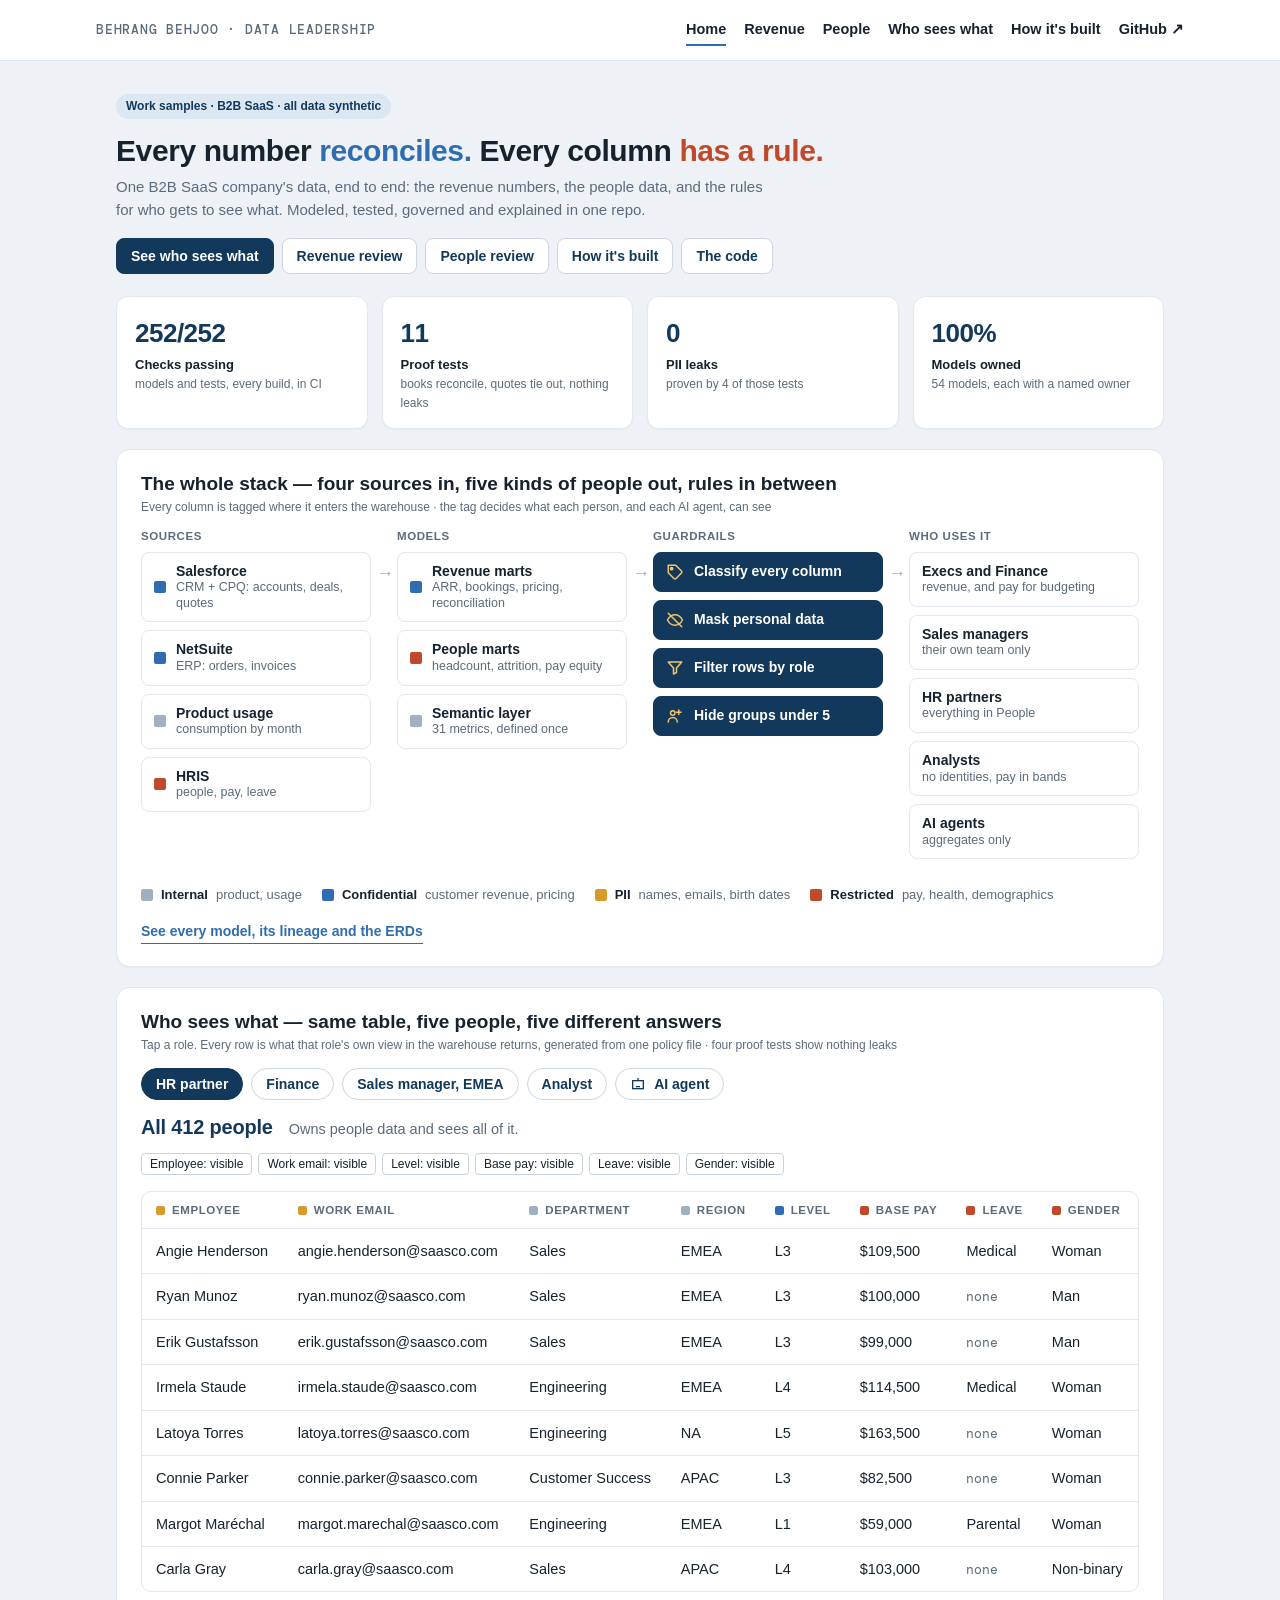
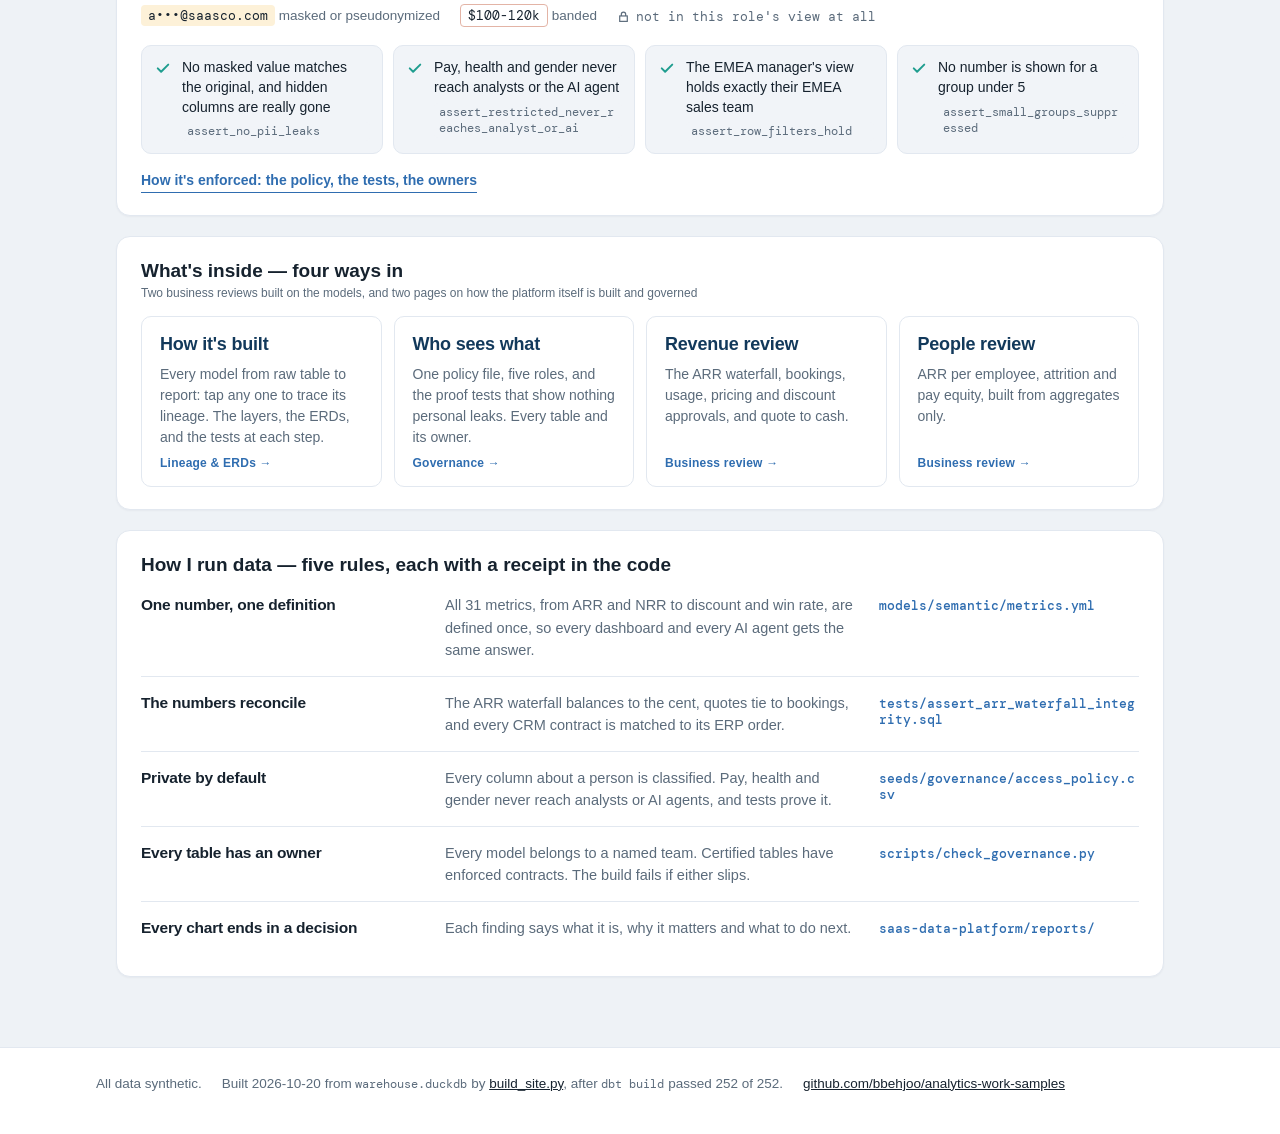
==== commit 98ebf561: "One professional theme across the whole site The overview, governance and lineage pages move to the " ====
--- a/docs/index.html
+++ b/docs/index.html
@@ -272,7 +272,8 @@
 /* ---- report pages: a business review, in cards ---- */
 body.report{background:#eef2f6;font-family:-apple-system,BlinkMacSystemFont,"Segoe UI",Roboto,Helvetica,Arial,sans-serif;
   --ink:#16222e; --muted:#5b6b7b; --line:#e2e8f0; --tint:#f1f4f8; --navy:#12395b;
-  --blue:#2f6db0; --red:#c0492b; --green:#1f9d8f; --yellow:#d99a2b; --gray:#9fb0c0; --display:inherit}
+  --blue:#2f6db0; --red:#c0492b; --green:#1f9d8f; --yellow:#d99a2b; --gray:#9fb0c0;
+  --display:-apple-system,BlinkMacSystemFont,"Segoe UI",Roboto,Helvetica,Arial,sans-serif}
 .report .nav{background:#fff}
 .report .nav nav a[aria-current="page"]{border-color:var(--blue)}
 .rwrap{max-width:1080px;margin:0 auto;padding-block:32px 40px;padding-left:max(16px,env(safe-area-inset-left,0px));padding-right:max(16px,env(safe-area-inset-right,0px))}
@@ -314,6 +315,86 @@
 .mini span{font-size:12.5px;color:var(--muted)}
 .report footer{background:#fff}
 
+/* ---- the same professional theme for the overview, governance and lineage pages ---- */
+body.report{--c-int:#9fb0c0; --c-conf:#2f6db0; --c-pii:#d99a2b; --c-res:#c0492b}
+.rh1 .hl-b{color:var(--blue)} .rh1 .hl-r{color:var(--red)}
+.kpis.four{grid-template-columns:repeat(4,minmax(0,1fr))}
+@media (max-width:820px){.kpis.four{grid-template-columns:repeat(2,minmax(0,1fr))}}
+.report .ctas{margin-top:16px;gap:8px}
+.report .btn{font-family:inherit;font-weight:600;font-size:14px;padding:9px 14px;border:1px solid #cdd6e1;border-radius:8px;background:#fff;color:var(--navy)}
+.report .btn:hover{border-color:var(--navy);background:#fff}
+.report .btn.primary{background:var(--navy);border-color:var(--navy);color:#fff}
+.report .btn.primary:hover{background:#0e2d48}
+.report .more{font-size:14px;font-weight:600;color:var(--blue);border-bottom-width:1px;margin-top:16px}
+.report .card > .src a{color:var(--blue)}
+.report .flow{margin-top:6px;gap:26px}
+.report .col h3,.report .lcol h3{font-family:inherit;font-size:11.5px;font-weight:700;letter-spacing:.05em;color:var(--muted)}
+.report .col:not(:last-child)::after{color:#9fb0c0}
+.report .chip{border-radius:8px;font-size:14px;font-weight:600;background:#fff}
+.report .chip small{font-size:12.5px}
+.report .chip.guard{background:var(--navy);border-color:var(--navy)}
+.report .chip svg{color:#f2c46d}
+.report .legend{font-size:13px;margin-top:18px}
+.report .tiles{border:0;gap:12px;margin-top:4px}
+.report .tile{border:1px solid var(--line);border-radius:10px;background:#fff;padding:16px 18px}
+.report a.tile:hover{border-color:var(--navy);background:#fff}
+.report .tile .v{font-size:18px;letter-spacing:-.2px;line-height:1.25;color:var(--navy)}
+.report .tile p{font-size:14px;line-height:1.5}
+.report .tile .go{font-family:inherit;font-size:12px;font-weight:700;color:var(--blue);letter-spacing:.02em;text-transform:none}
+.report .prins{margin-top:2px;border-top:0}
+.report .prin{padding:14px 0}
+.report .prin:last-child{border-bottom:0}
+.report .prin h3{font-size:15.5px}
+.report .prin p{font-size:14.5px}
+.report .prin a{font-size:12.5px;color:var(--blue)}
+.report .tbl{border-radius:10px;margin-top:12px}
+.report .tbl th{font-family:inherit;font-weight:700;font-size:11.5px;background:var(--tint)}
+.report .tbl td{font-size:14px}
+.report .tbl a{color:var(--blue)}
+.report .t{border-radius:4px;font-size:12px;font-family:inherit;font-weight:600}
+.report .t.full{background:var(--navy)}
+.report .t.mask,.report .t.pseudonymize,.report .t.band,.report .t.flag{background:#fdf1d8}
+.report .ok{color:var(--green)}
+.report .linfo{border:1px solid var(--line);border-radius:10px;background:var(--tint)}
+.report .linfo .nm{font-size:16px}
+.report .ln{border-radius:4px}
+.report .ln.people{border-left-color:var(--red)}
+.report .ln{border-left-color:var(--blue)}
+.report .ln.up,.report .ln.down{background:#e8f0fa}
+.report .ln.people.up,.report .ln.people.down{background:#f9e8e3}
+.report .ln.sel{background:var(--navy)!important;border-color:var(--navy)}
+.report .diagram{border-radius:10px;margin-top:4px}
+.report details.build{border-radius:10px;background:#fff}
+.report details.build summary{font-size:15px}
+/* who sees what, light */
+.report .roles{margin:12px 0}
+.report .roles button{font-family:inherit;font-weight:600;font-size:14px;color:var(--navy);background:#fff;border:1px solid #cdd6e1;border-radius:999px;padding:7px 14px}
+.report .roles button:hover{border-color:var(--navy)}
+.report .roles button[aria-pressed="true"]{background:var(--navy);color:#fff;border-color:var(--navy)}
+.report .summary .big{font-size:20px;color:var(--navy);letter-spacing:-.2px}
+.report .summary .what{color:var(--muted);font-size:14.5px}
+.report .rule{font-family:inherit;color:var(--muted);border-color:var(--line);border-radius:4px}
+.report .rule.full{color:var(--ink);border-color:#c9d3df}
+.report .rule.mask,.report .rule.pseudonymize,.report .rule.band,.report .rule.flag{color:#7a5200;border-color:#ecd3a0;background:#fdf6e7}
+.report .tablebox{background:#fff;border:1px solid var(--line);border-radius:10px}
+.report table.people th{color:var(--muted);border-color:var(--line);font-family:inherit;font-weight:700}
+.report table.people td{border-color:var(--line);color:var(--ink)}
+.report .tx{background:#fdf1d8;color:var(--ink);border-radius:4px}
+.report .tx.band{background:#fff;border:1px solid #e3b4a6}
+.report .none,.report .lock{color:var(--muted)}
+.report td.locked{background:repeating-linear-gradient(135deg,transparent 0 6px,#e9eef4 6px 7px)}
+.report .keys{color:var(--muted)}
+.report .panel{background:var(--tint);border:1px solid var(--line);border-radius:10px}
+.report .panel .src{color:var(--muted);font-family:inherit}
+.report .q{background:var(--navy);color:#fff;border-radius:10px}
+.report .a{background:#fff;border:1px solid var(--line);border-radius:10px}
+.report .a.ok .why{color:var(--green)} .report .a.no .why{color:var(--red)}
+.report .proof{background:var(--tint);border:1px solid var(--line);border-radius:10px;color:var(--ink)}
+.report .proof svg{color:var(--green)}
+.report .proof code{color:var(--muted)}
+.report .wsw .bar .track{background:#e9eef4}
+.report .wsw .bar .fill{background:var(--blue)}
+
 /* ---- footer ---- */
 footer{border-top:1px solid var(--line);margin-top:30px}
 footer .wrap{padding-block:26px 40px;display:flex;flex-wrap:wrap;gap:6px 20px;font-size:13.5px;color:var(--muted)}
@@ -321,7 +402,7 @@
 @media (prefers-reduced-motion:reduce){*{animation:none!important;transition:none!important}}
 </style>
 </head>
-<body class="">
+<body class="report">
 <header class="nav">
   <div class="wrap">
     <a class="brand" href="index.html">Behrang Behjoo · Data leadership</a>
@@ -329,46 +410,39 @@
   </div>
 </header>
 <main>
-<section class="hero">
-  <div class="wrap">
-    <div class="eyebrow">Work samples · B2B SaaS · all data synthetic</div>
-    <h1><span class="line">Every number <span class="blue">reconciles.</span></span> <span class="line">Every column <span class="red">has a rule.</span></span></h1>
-    <p class="lede">One B2B SaaS company's data, end to end. The revenue numbers, the people data, and the rules for who gets to see what. Modeled, tested, governed and explained in one repo.</p>
-    <div class="ctas">
-      <a class="btn primary" href="#who">See who sees what</a>
-      <a class="btn" href="revenue.html">Revenue review</a>
-      <a class="btn" href="people.html">People review</a>
-      <a class="btn" href="architecture.html">How it's built</a>
-      <a class="btn" href="https://github.com/bbehjoo/analytics-work-samples">The code</a>
-    </div>
+<div class="rwrap">
+  <span class="pill">Work samples · B2B SaaS · all data synthetic</span>
+  <h1 class="rh1">Every number <span class="hl-b">reconciles.</span> Every column <span class="hl-r">has a rule.</span></h1>
+  <div class="rsub">One B2B SaaS company's data, end to end: the revenue numbers, the people data, and the rules for who gets to see what. Modeled, tested, governed and explained in one repo.</div>
+  <div class="ctas">
+    <a class="btn primary" href="#who">See who sees what</a>
+    <a class="btn" href="revenue.html">Revenue review</a>
+    <a class="btn" href="people.html">People review</a>
+    <a class="btn" href="architecture.html">How it's built</a>
+    <a class="btn" href="https://github.com/bbehjoo/analytics-work-samples">The code</a>
   </div>
-</section>
-
-<div class="wrap">
-  <div class="stats">
-    <div class="stat blue"><div class="v">252/252</div><div class="l">models and tests passing on every build, in CI</div></div>
-    <div class="stat ink"><div class="v">11</div><div class="l">proof tests: the books reconcile, quotes tie out, nothing personal leaks</div></div>
-    <div class="stat green"><div class="v">0</div><div class="l">PII leaks, proven by 4 of those tests</div></div>
-    <div class="stat red"><div class="v">100%</div><div class="l">of 54 models with a named owner and classified columns</div></div>
+
+  <div class="kpis four">
+    <div class="kpi"><div class="v">252/252</div><div class="l">Checks passing</div><div class="s">models and tests, every build, in CI</div></div>
+    <div class="kpi"><div class="v">11</div><div class="l">Proof tests</div><div class="s">books reconcile, quotes tie out, nothing leaks</div></div>
+    <div class="kpi"><div class="v">0</div><div class="l">PII leaks</div><div class="s">proven by 4 of those tests</div></div>
+    <div class="kpi"><div class="v">100%</div><div class="l">Models owned</div><div class="s">54 models, each with a named owner</div></div>
   </div>
-</div>
-
-<section>
-  <div class="wrap">
-    <div class="eyebrow">The whole stack</div>
-    <h2>Four sources in. Five kinds of people out. Rules in between.</h2>
-    <p class="section-lede">Every column is tagged where it enters the warehouse. The tag decides what each person, and each AI agent, can see.</p>
+
+  <div class="card">
+    <h2>The whole stack — four sources in, five kinds of people out, rules in between</h2>
+    <div class="src">Every column is tagged where it enters the warehouse · the tag decides what each person, and each AI agent, can see</div>
     <div class="flow">
       <div class="col">
         <h3>Sources</h3>
-        <div class="chip"><i class="dot confidential"></i><div>Salesforce<small>CRM: accounts, deals</small></div></div>
+        <div class="chip"><i class="dot confidential"></i><div>Salesforce<small>CRM + CPQ: accounts, deals, quotes</small></div></div>
         <div class="chip"><i class="dot confidential"></i><div>NetSuite<small>ERP: orders, invoices</small></div></div>
         <div class="chip"><i class="dot"></i><div>Product usage<small>consumption by month</small></div></div>
         <div class="chip"><i class="dot restricted"></i><div>HRIS<small>people, pay, leave</small></div></div>
       </div>
       <div class="col">
         <h3>Models</h3>
-        <div class="chip"><i class="dot confidential"></i><div>Revenue marts<small>ARR, bookings, reconciliation</small></div></div>
+        <div class="chip"><i class="dot confidential"></i><div>Revenue marts<small>ARR, bookings, pricing, reconciliation</small></div></div>
         <div class="chip"><i class="dot restricted"></i><div>People marts<small>headcount, attrition, pay equity</small></div></div>
         <div class="chip"><i class="dot"></i><div>Semantic layer<small>31 metrics, defined once</small></div></div>
       </div>
@@ -390,73 +464,64 @@
     </div>
     <div class="legend" aria-label="Sensitivity classes">
       <span><i class="dot"></i><b>Internal</b> product, usage</span>
-      <span><i class="dot confidential"></i><b>Confidential</b> customer revenue</span>
+      <span><i class="dot confidential"></i><b>Confidential</b> customer revenue, pricing</span>
       <span><i class="dot pii"></i><b>PII</b> names, emails, birth dates</span>
       <span><i class="dot restricted"></i><b>Restricted</b> pay, health, demographics</span>
     </div>
     <a class="more" href="architecture.html">See every model, its lineage and the ERDs</a>
   </div>
-</section>
-
-<section class="dark wsw" id="who">
-  <div class="wrap">
-    <div class="eyebrow">Who sees what</div>
-    <h2>Same table. Five people. Five different answers.</h2>
-    <p class="section-lede">Tap a role. Every row below is what that role's own view in the warehouse returns, generated from one policy file. Four tests prove nothing leaks.</p>
-    <div class="roles" role="group" aria-label="View as"></div>
-    <div class="summary"><span class="big"></span><span class="what"></span></div>
-    <div class="rules"></div>
-    <div class="tablebox"><table class="people"><thead></thead><tbody></tbody></table></div>
-    <div class="ai" hidden>
-      <div class="panel">
-        <h4>Headcount by department</h4>
-        <div class="src">secure_ai_agent.department_summary</div>
-        <div class="ai-bars"></div>
-      </div>
-      <div class="panel">
-        <h4>Asking the AI agent</h4>
-        <div class="src">answers come from governed aggregates, never rows</div>
-        <div class="chat"></div>
-      </div>
+
+  <div class="card wsw" id="who">
+  <h2>Who sees what — same table, five people, five different answers</h2>
+  <div class="src">Tap a role. Every row is what that role's own view in the warehouse returns, generated from one policy file · four proof tests show nothing leaks</div>
+  <div class="roles" role="group" aria-label="View as"></div>
+  <div class="summary"><span class="big"></span><span class="what"></span></div>
+  <div class="rules"></div>
+  <div class="tablebox"><table class="people"><thead></thead><tbody></tbody></table></div>
+  <div class="ai" hidden>
+    <div class="panel">
+      <h4>Headcount by department</h4>
+      <div class="src">secure_ai_agent.department_summary</div>
+      <div class="ai-bars"></div>
     </div>
-    <div class="keys">
-      <span><span class="tx">a•••@saasco.com</span> masked or pseudonymized</span>
-      <span><span class="tx band">$100-120k</span> banded</span>
-      <span class="lock"><svg viewBox="0 0 24 24" fill="none" stroke="currentColor" stroke-width="2.2" aria-hidden="true"><rect x="5" y="11" width="14" height="10"/><path d="M8 11V8a4 4 0 0 1 8 0v3"/></svg>not in this role's view at all</span>
+    <div class="panel">
+      <h4>Asking the AI agent</h4>
+      <div class="src">answers come from governed aggregates, never rows</div>
+      <div class="chat"></div>
     </div>
-    <div class="proofs"><div class="proof"><svg viewBox="0 0 24 24" fill="none" stroke="currentColor" stroke-width="2.6" stroke-linecap="round" stroke-linejoin="round" aria-hidden="true"><path d="m5 12.5 4.5 4.5L19 7.5"/></svg><div>No masked value matches the original, and hidden columns are really gone<code>assert_no_pii_leaks</code></div></div><div class="proof"><svg viewBox="0 0 24 24" fill="none" stroke="currentColor" stroke-width="2.6" stroke-linecap="round" stroke-linejoin="round" aria-hidden="true"><path d="m5 12.5 4.5 4.5L19 7.5"/></svg><div>Pay, health and gender never reach analysts or the AI agent<code>assert_restricted_never_reaches_analyst_or_ai</code></div></div><div class="proof"><svg viewBox="0 0 24 24" fill="none" stroke="currentColor" stroke-width="2.6" stroke-linecap="round" stroke-linejoin="round" aria-hidden="true"><path d="m5 12.5 4.5 4.5L19 7.5"/></svg><div>The EMEA manager&#x27;s view holds exactly their EMEA sales team<code>assert_row_filters_hold</code></div></div><div class="proof"><svg viewBox="0 0 24 24" fill="none" stroke="currentColor" stroke-width="2.6" stroke-linecap="round" stroke-linejoin="round" aria-hidden="true"><path d="m5 12.5 4.5 4.5L19 7.5"/></svg><div>No number is shown for a group under 5<code>assert_small_groups_suppressed</code></div></div></div>
-    <a class="more" href="access.html">How it's enforced: the policy, the tests, the owners</a>
   </div>
-</section>
-
-
-<section>
-  <div class="wrap">
-    <div class="eyebrow">What's inside</div>
-    <h2>Four ways in.</h2>
-    <p class="section-lede">Two business reviews built on the models, and two pages on how the platform itself is built and governed.</p>
+  <div class="keys">
+    <span><span class="tx">a•••@saasco.com</span> masked or pseudonymized</span>
+    <span><span class="tx band">$100-120k</span> banded</span>
+    <span class="lock"><svg viewBox="0 0 24 24" fill="none" stroke="currentColor" stroke-width="2.2" aria-hidden="true"><rect x="5" y="11" width="14" height="10"/><path d="M8 11V8a4 4 0 0 1 8 0v3"/></svg>not in this role's view at all</span>
+  </div>
+  <div class="proofs"><div class="proof"><svg viewBox="0 0 24 24" fill="none" stroke="currentColor" stroke-width="2.6" stroke-linecap="round" stroke-linejoin="round" aria-hidden="true"><path d="m5 12.5 4.5 4.5L19 7.5"/></svg><div>No masked value matches the original, and hidden columns are really gone<code>assert_no_pii_leaks</code></div></div><div class="proof"><svg viewBox="0 0 24 24" fill="none" stroke="currentColor" stroke-width="2.6" stroke-linecap="round" stroke-linejoin="round" aria-hidden="true"><path d="m5 12.5 4.5 4.5L19 7.5"/></svg><div>Pay, health and gender never reach analysts or the AI agent<code>assert_restricted_never_reaches_analyst_or_ai</code></div></div><div class="proof"><svg viewBox="0 0 24 24" fill="none" stroke="currentColor" stroke-width="2.6" stroke-linecap="round" stroke-linejoin="round" aria-hidden="true"><path d="m5 12.5 4.5 4.5L19 7.5"/></svg><div>The EMEA manager&#x27;s view holds exactly their EMEA sales team<code>assert_row_filters_hold</code></div></div><div class="proof"><svg viewBox="0 0 24 24" fill="none" stroke="currentColor" stroke-width="2.6" stroke-linecap="round" stroke-linejoin="round" aria-hidden="true"><path d="m5 12.5 4.5 4.5L19 7.5"/></svg><div>No number is shown for a group under 5<code>assert_small_groups_suppressed</code></div></div></div>
+  <a class="more" href="access.html">How it's enforced: the policy, the tests, the owners</a>
+</div>
+
+
+  <div class="card">
+    <h2>What's inside — four ways in</h2>
+    <div class="src">Two business reviews built on the models, and two pages on how the platform itself is built and governed</div>
     <div class="tiles">
-      <a class="tile" href="architecture.html"><span class="v blue">How it's built</span><p>Every model from raw table to report: tap any one to trace its lineage. The layers, the ERDs, and the tests at each step.</p><span class="go">Lineage &amp; ERDs →</span></a>
-      <a class="tile" href="access.html"><span class="v red">Who sees what</span><p>One policy file, five roles, and the proof tests that show nothing personal leaks. Every table and its owner.</p><span class="go">Governance →</span></a>
-      <a class="tile" href="revenue.html"><span class="v">Revenue review</span><p>The ARR waterfall, bookings, usage against entitlement, and the CRM-to-ERP reconciliation.</p><span class="go">Business review →</span></a>
+      <a class="tile" href="architecture.html"><span class="v">How it's built</span><p>Every model from raw table to report: tap any one to trace its lineage. The layers, the ERDs, and the tests at each step.</p><span class="go">Lineage &amp; ERDs →</span></a>
+      <a class="tile" href="access.html"><span class="v">Who sees what</span><p>One policy file, five roles, and the proof tests that show nothing personal leaks. Every table and its owner.</p><span class="go">Governance →</span></a>
+      <a class="tile" href="revenue.html"><span class="v">Revenue review</span><p>The ARR waterfall, bookings, usage, pricing and discount approvals, and quote to cash.</p><span class="go">Business review →</span></a>
       <a class="tile" href="people.html"><span class="v">People review</span><p>ARR per employee, attrition and pay equity, built from aggregates only.</p><span class="go">Business review →</span></a>
     </div>
   </div>
-</section>
-
-<section>
-  <div class="wrap">
-    <div class="eyebrow">How I run data</div>
-    <h2>Five rules, each with a receipt in the code.</h2>
+
+  <div class="card">
+    <h2>How I run data — five rules, each with a receipt in the code</h2>
     <div class="prins">
-      <div class="prin"><h3>One number, one definition</h3><p>ARR, NRR and 31 metrics are defined once, so every dashboard and every AI agent gets the same answer.</p><a href="https://github.com/bbehjoo/analytics-work-samples/blob/main/saas-data-platform/models/semantic/metrics.yml">models/semantic/metrics.yml</a></div>
-      <div class="prin"><h3>The numbers reconcile</h3><p>The ARR waterfall balances to the cent, and every CRM contract is matched to its ERP order.</p><a href="https://github.com/bbehjoo/analytics-work-samples/blob/main/saas-data-platform/tests/assert_arr_waterfall_integrity.sql">tests/assert_arr_waterfall_integrity.sql</a></div>
+      <div class="prin"><h3>One number, one definition</h3><p>All 31 metrics, from ARR and NRR to discount and win rate, are defined once, so every dashboard and every AI agent gets the same answer.</p><a href="https://github.com/bbehjoo/analytics-work-samples/blob/main/saas-data-platform/models/semantic/metrics.yml">models/semantic/metrics.yml</a></div>
+      <div class="prin"><h3>The numbers reconcile</h3><p>The ARR waterfall balances to the cent, quotes tie to bookings, and every CRM contract is matched to its ERP order.</p><a href="https://github.com/bbehjoo/analytics-work-samples/blob/main/saas-data-platform/tests/assert_arr_waterfall_integrity.sql">tests/assert_arr_waterfall_integrity.sql</a></div>
       <div class="prin"><h3>Private by default</h3><p>Every column about a person is classified. Pay, health and gender never reach analysts or AI agents, and tests prove it.</p><a href="https://github.com/bbehjoo/analytics-work-samples/blob/main/saas-data-platform/seeds/governance/access_policy.csv">seeds/governance/access_policy.csv</a></div>
       <div class="prin"><h3>Every table has an owner</h3><p>Every model belongs to a named team. Certified tables have enforced contracts. The build fails if either slips.</p><a href="https://github.com/bbehjoo/analytics-work-samples/blob/main/saas-data-platform/scripts/check_governance.py">scripts/check_governance.py</a></div>
       <div class="prin"><h3>Every chart ends in a decision</h3><p>Each finding says what it is, why it matters and what to do next.</p><a href="https://github.com/bbehjoo/analytics-work-samples/tree/main/saas-data-platform/reports">saas-data-platform/reports/</a></div>
     </div>
   </div>
-</section>
+</div>
 
 </main>
 <footer>
